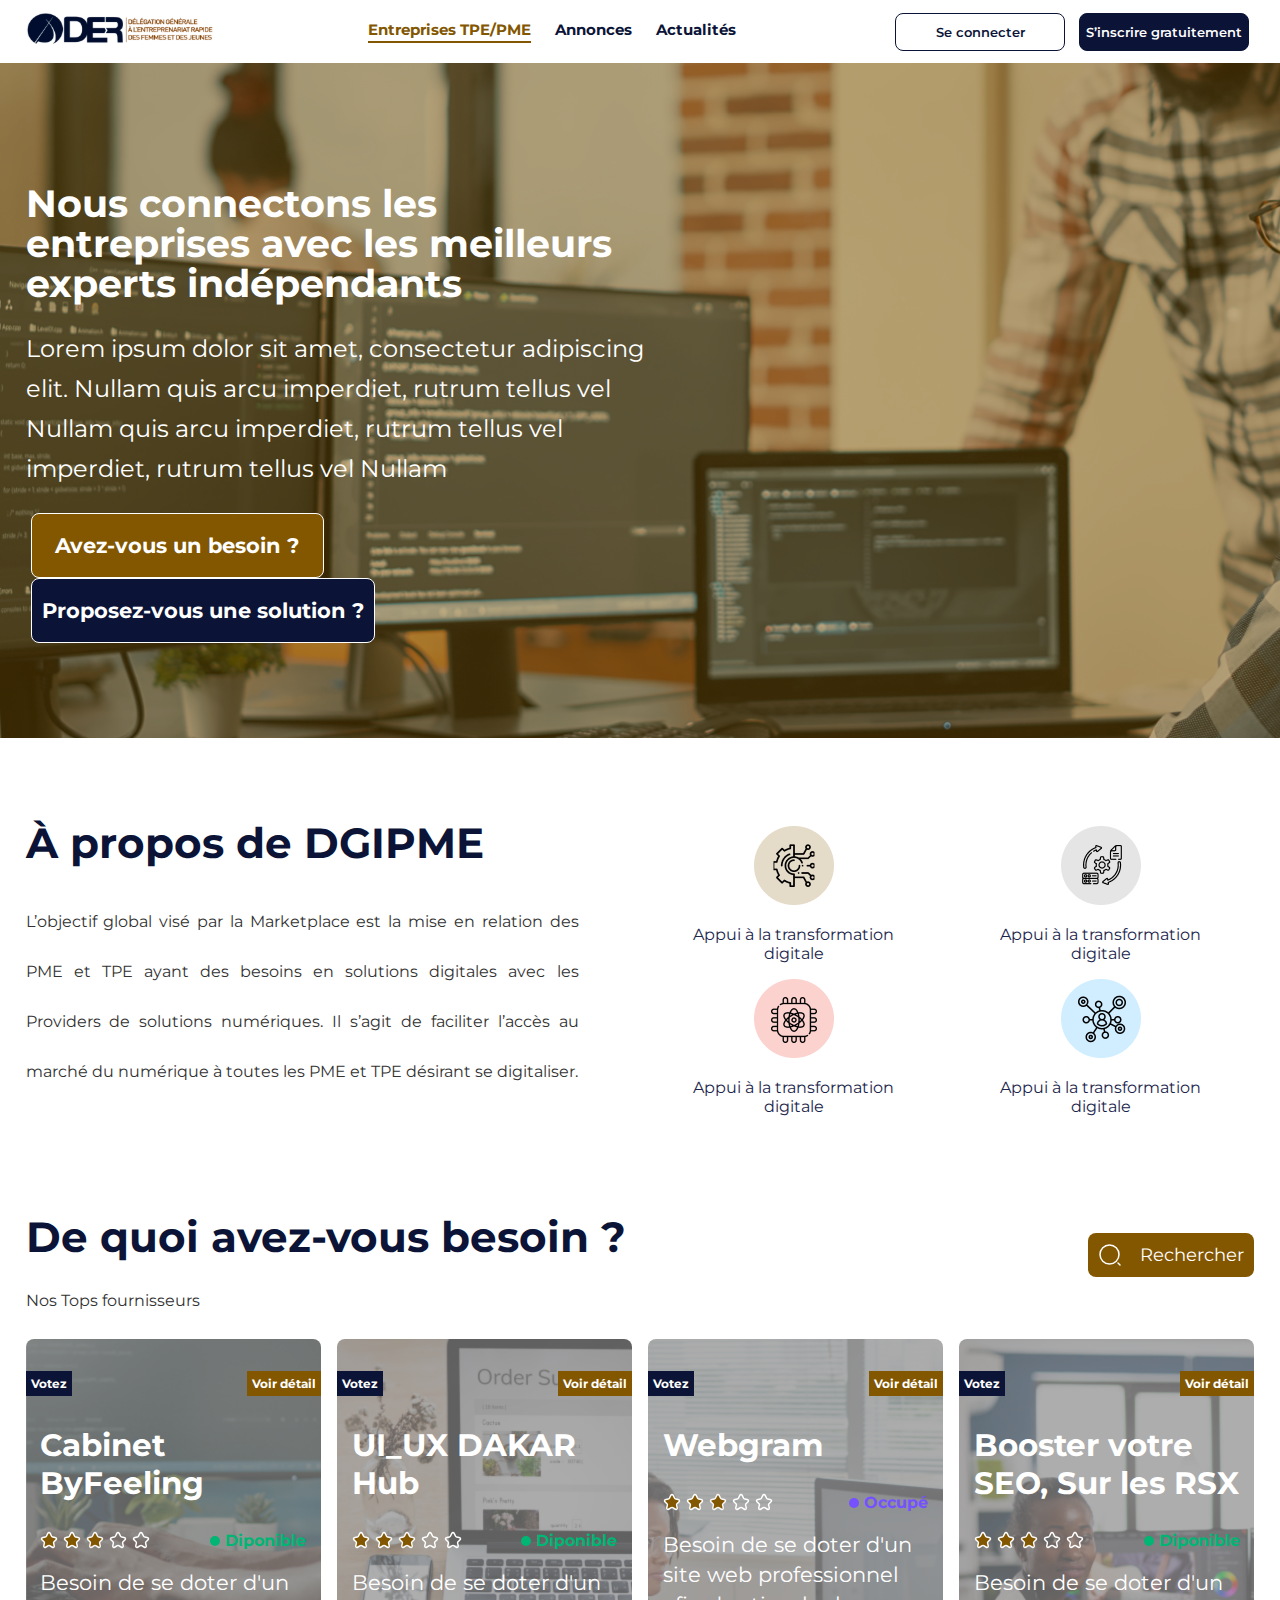
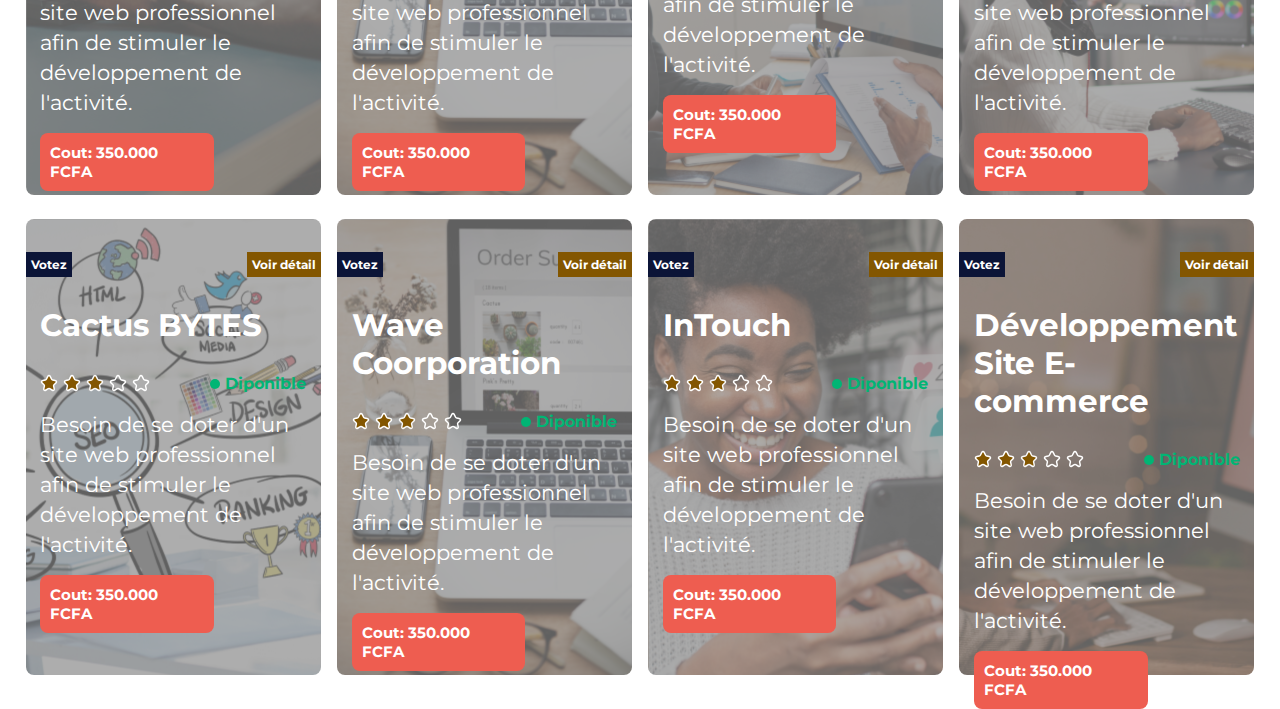
==== index.html @ 26302a60 "update 3 section" ====
<!DOCTYPE html>
<html lang="en">
<head>
    <meta charset="UTF-8">
    <meta name="viewport" content="width=device-width, initial-scale=1.0">
    <link rel="stylesheet" href="css/style.css">
    <title>Document</title>
</head>
<body>
   <!--Debu nav bar --> <nav class="menu-header"> 
       <div class="logo"> <a href="index.html">
        <svg width="188" height="34" viewBox="0 0 188 34" fill="none" xmlns="http://www.w3.org/2000/svg" xmlns:xlink="http://www.w3.org/1999/xlink">
        <rect width="188" height="34" fill="url(#pattern0)"/>
        <defs>
        <pattern id="pattern0" patternContentUnits="objectBoundingBox" width="1" height="1">
        <use xlink:href="#image0_1_1000" transform="matrix(0.00359514 0 0 0.0188679 -0.0912281 -0.0943396)"/>
        </pattern>
        <image id="image0_1_1000" width="325" height="64" xlink:href="[data-uri]"/>
        </defs>
        </svg>
        </a></div>
        <div class="menu-titre">
            <a class="active-link" href="">Entreprises TPE/PME</a>
            <a href="">Annonces</a>
            <a href="">Actualités</a>
        </div>
        <div class="menu-button">
             <a href=""><button class="button-menu-1">Se connecter</button></a>
             <a href=""> <button class="button-menu-2">S’inscrire gratuitement</button></a>
        </div>
    </nav> <!--Fin nav bar -->
    <!--Debu Image Home  -->
   <div class="image-header">
    <div class="text-interieur-image">
       <h1>Nous connectons les entreprises avec les meilleurs experts indépendants</h1> 
        <p>Lorem ipsum dolor sit amet, consectetur adipiscing elit. Nullam quis arcu imperdiet, rutrum tellus vel Nullam quis arcu imperdiet, rutrum tellus vel
            imperdiet, rutrum tellus vel Nullam </p>

            <div class="deux-button-dans-image" > 
                <a href="#"> <button class="button-image1"> Avez-vous un besoin ?</button></a>
                <a href="#"> <button class="button-image2"> Proposez-vous une solution ?</button></a>
            </div>

    </div>
   </div>
     <!--Fin  Image Home -->

     <!--Debut section a propos -->
     <div class="section-aprop">
        <div class="apropos-gauche">
        <h1>À propos de DGIPME</h1>
        <p>
            L’objectif global visé par la Marketplace est la mise en relation 
des PME et TPE ayant des besoins en solutions digitales avec 
les Providers de solutions numériques. 
Il s’agit de faciliter l’accès au marché du numérique à toutes les
PME et TPE désirant se digitaliser.
        </p>
        </div>

        <div class="apropos-droite">

            <div class="image-icone"> 
                <img src="images/icone1.png" alt="">
                <p>Appui à la transformation
                    digitale</p>
            </div>

            <div class="image-icone"> 
                <img src="images/icone2.png" alt="">
                <p>Appui à la transformation
                    digitale</p>
            </div>

            <div class="image-icone"> 
                <img src="images/icone3.png" alt="">
                <p>Appui à la transformation
                    digitale</p>
            </div>
            <div class="image-icone"> 
                <img src="images/icone4.png" alt="">
                <p>Appui à la transformation
                    digitale</p>
            </div>
            
        </div>


     </div>
     <!--Fin section a propos -->

        <!--Debut De quoi avez-vous besoin ? -->

        <div class="quoi-avez-vous-besoin">
            <div class="button-texte-recherche">

                <div>
                    <h1> De quoi avez-vous besoin ?</h1> 
                    <p>Nos Tops fournisseurs</p></div>

                <div>
                <a href="" class="button-recherche"> 
                    <svg width="24" height="24" viewBox="0 0 24 24" fill="none" xmlns="http://www.w3.org/2000/svg">
                    <path d="M11.5 21C16.7467 21 21 16.7467 21 11.5C21 6.25329 16.7467 2 11.5 2C6.25329 2 2 6.25329 2 11.5C2 16.7467 6.25329 21 11.5 21Z" stroke="white" stroke-width="1.5" stroke-linecap="round" stroke-linejoin="round"/>
                    <path d="M22 22L20 20" stroke="white" stroke-width="1.5" stroke-linecap="round" stroke-linejoin="round"/>
                    </svg>
                     Rechercher</a>
                </div>      
            </div>


            <div class="card-top-fournisseur">

                <div class="card-fourniseur cardnumero1">
                        <div class="voter-et-detaille">
                            <a href="" class="votez"> Votez</a>
                            <a href="" class="voir-détail">Voir détail</a>
                            
                        </div >

                    
                            <h1 class="tittr-card" >Cabinet ByFeeling
                            </h1>

                            <div class="dip-etoile">
                                <div>
                                    <svg width="110" height="18" viewBox="0 0 110 18" fill="none" xmlns="http://www.w3.org/2000/svg">
                                    <path d="M102.298 2.63248L103.618 5.27248C103.798 5.63998 104.278 5.99248 104.683 6.05998L107.075 6.45748C108.605 6.71248 108.965 7.82248 107.863 8.91748L106.003 10.7775C105.688 11.0925 105.515 11.7 105.613 12.135L106.145 14.4375C106.565 16.26 105.598 16.965 103.985 16.0125L101.743 14.685C101.338 14.445 100.67 14.445 100.258 14.685L98.0151 16.0125C96.4101 16.965 95.4351 16.2525 95.8551 14.4375L96.3876 12.135C96.4851 11.7 96.3126 11.0925 95.9976 10.7775L94.1376 8.91748C93.0426 7.82248 93.3951 6.71248 94.9251 6.45748L97.3176 6.05998C97.7151 5.99248 98.1951 5.63998 98.3751 5.27248L99.6951 2.63248C100.415 1.19998 101.585 1.19998 102.298 2.63248Z" stroke="white" stroke-width="1.5" stroke-linecap="round" stroke-linejoin="round"/>
                                    <path d="M79.2976 2.63248L80.6176 5.27248C80.7976 5.63998 81.2776 5.99248 81.6826 6.05998L84.0751 6.45748C85.6051 6.71248 85.9651 7.82248 84.8626 8.91748L83.0026 10.7775C82.6876 11.0925 82.5151 11.7 82.6126 12.135L83.1451 14.4375C83.5651 16.26 82.5976 16.965 80.9851 16.0125L78.7426 14.685C78.3376 14.445 77.6701 14.445 77.2576 14.685L75.0151 16.0125C73.4101 16.965 72.4351 16.2525 72.8551 14.4375L73.3876 12.135C73.4851 11.7 73.3126 11.0925 72.9976 10.7775L71.1376 8.91748C70.0426 7.82248 70.3951 6.71248 71.9251 6.45748L74.3176 6.05998C74.7151 5.99248 75.1951 5.63998 75.3751 5.27248L76.6951 2.63248C77.4151 1.19998 78.5851 1.19998 79.2976 2.63248Z" stroke="white" stroke-width="1.5" stroke-linecap="round" stroke-linejoin="round"/>
                                    <path d="M56.2976 2.63248L57.6176 5.27248C57.7976 5.63998 58.2776 5.99248 58.6826 6.05998L61.0751 6.45748C62.6051 6.71248 62.9651 7.82248 61.8626 8.91748L60.0026 10.7775C59.6876 11.0925 59.5151 11.7 59.6126 12.135L60.1451 14.4375C60.5651 16.26 59.5976 16.965 57.9851 16.0125L55.7426 14.685C55.3376 14.445 54.6701 14.445 54.2576 14.685L52.0151 16.0125C50.4101 16.965 49.4351 16.2525 49.8551 14.4375L50.3876 12.135C50.4851 11.7 50.3126 11.0925 49.9976 10.7775L48.1376 8.91748C47.0426 7.82248 47.3951 6.71248 48.9251 6.45748L51.3176 6.05998C51.7151 5.99248 52.1951 5.63998 52.3751 5.27248L53.6951 2.63248C54.4151 1.19998 55.5851 1.19998 56.2976 2.63248Z" fill="#835600" stroke="#F8F8F8" stroke-width="1.5" stroke-linecap="round" stroke-linejoin="round"/>
                                    <path d="M33.2976 2.63248L34.6176 5.27248C34.7976 5.63998 35.2776 5.99248 35.6826 6.05998L38.0751 6.45748C39.6051 6.71248 39.9651 7.82248 38.8626 8.91748L37.0026 10.7775C36.6876 11.0925 36.5151 11.7 36.6126 12.135L37.1451 14.4375C37.5651 16.26 36.5976 16.965 34.9851 16.0125L32.7426 14.685C32.3376 14.445 31.6701 14.445 31.2576 14.685L29.0151 16.0125C27.4101 16.965 26.4351 16.2525 26.8551 14.4375L27.3876 12.135C27.4851 11.7 27.3126 11.0925 26.9976 10.7775L25.1376 8.91748C24.0426 7.82248 24.3951 6.71248 25.9251 6.45748L28.3176 6.05998C28.7151 5.99248 29.1951 5.63998 29.3751 5.27248L30.6951 2.63248C31.4151 1.19998 32.5851 1.19998 33.2976 2.63248Z" fill="#835600" stroke="white" stroke-width="1.5" stroke-linecap="round" stroke-linejoin="round"/>
                                    <path d="M10.2976 2.63248L11.6176 5.27248C11.7976 5.63998 12.2776 5.99248 12.6826 6.05998L15.0751 6.45748C16.6051 6.71248 16.9651 7.82248 15.8626 8.91748L14.0026 10.7775C13.6876 11.0925 13.5151 11.7 13.6126 12.135L14.1451 14.4375C14.5651 16.26 13.5976 16.965 11.9851 16.0125L9.74255 14.685C9.33755 14.445 8.67005 14.445 8.25755 14.685L6.01505 16.0125C4.41005 16.965 3.43505 16.2525 3.85505 14.4375L4.38755 12.135C4.48505 11.7 4.31255 11.0925 3.99755 10.7775L2.13755 8.91748C1.04255 7.82248 1.39505 6.71248 2.92505 6.45748L5.31755 6.05998C5.71505 5.99248 6.19505 5.63998 6.37505 5.27248L7.69505 2.63248C8.41505 1.19998 9.58505 1.19998 10.2976 2.63248Z" fill="#835600" stroke="white" stroke-width="1.5" stroke-linecap="round" stroke-linejoin="round"/>
                                    </svg>
                                     </div>
                                <div class="dipoble-vert">
                                    <svg width="10" height="10" viewBox="0 0 10 10" fill="none" xmlns="http://www.w3.org/2000/svg">
                                    <circle cx="5" cy="5" r="5" fill="#01B574"/>
                                    </svg>
                                   Diponible</div>
                            </div>

                            <p class="text-body">
                                Besoin de se doter d'un 
site web professionnel afin 
de stimuler le développement de l'activité.
                            </p>

                            <p class="prix-dans-crard">
                                Cout: 350.000 FCFA
                            </p>
                       

                </div>

                <div class="card-fourniseur cardnumero2">
                    <div class="voter-et-detaille">
                        <a href="" class="votez"> Votez</a>
                        <a href="" class="voir-détail">Voir détail</a>
                        
                    </div >

                
                        <h1 class="tittr-card" >UI_UX DAKAR
                            Hub
                        </h1>

                        <div class="dip-etoile">
                            <div>
                                <svg width="110" height="18" viewBox="0 0 110 18" fill="none" xmlns="http://www.w3.org/2000/svg">
                                <path d="M102.298 2.63248L103.618 5.27248C103.798 5.63998 104.278 5.99248 104.683 6.05998L107.075 6.45748C108.605 6.71248 108.965 7.82248 107.863 8.91748L106.003 10.7775C105.688 11.0925 105.515 11.7 105.613 12.135L106.145 14.4375C106.565 16.26 105.598 16.965 103.985 16.0125L101.743 14.685C101.338 14.445 100.67 14.445 100.258 14.685L98.0151 16.0125C96.4101 16.965 95.4351 16.2525 95.8551 14.4375L96.3876 12.135C96.4851 11.7 96.3126 11.0925 95.9976 10.7775L94.1376 8.91748C93.0426 7.82248 93.3951 6.71248 94.9251 6.45748L97.3176 6.05998C97.7151 5.99248 98.1951 5.63998 98.3751 5.27248L99.6951 2.63248C100.415 1.19998 101.585 1.19998 102.298 2.63248Z" stroke="white" stroke-width="1.5" stroke-linecap="round" stroke-linejoin="round"/>
                                <path d="M79.2976 2.63248L80.6176 5.27248C80.7976 5.63998 81.2776 5.99248 81.6826 6.05998L84.0751 6.45748C85.6051 6.71248 85.9651 7.82248 84.8626 8.91748L83.0026 10.7775C82.6876 11.0925 82.5151 11.7 82.6126 12.135L83.1451 14.4375C83.5651 16.26 82.5976 16.965 80.9851 16.0125L78.7426 14.685C78.3376 14.445 77.6701 14.445 77.2576 14.685L75.0151 16.0125C73.4101 16.965 72.4351 16.2525 72.8551 14.4375L73.3876 12.135C73.4851 11.7 73.3126 11.0925 72.9976 10.7775L71.1376 8.91748C70.0426 7.82248 70.3951 6.71248 71.9251 6.45748L74.3176 6.05998C74.7151 5.99248 75.1951 5.63998 75.3751 5.27248L76.6951 2.63248C77.4151 1.19998 78.5851 1.19998 79.2976 2.63248Z" stroke="white" stroke-width="1.5" stroke-linecap="round" stroke-linejoin="round"/>
                                <path d="M56.2976 2.63248L57.6176 5.27248C57.7976 5.63998 58.2776 5.99248 58.6826 6.05998L61.0751 6.45748C62.6051 6.71248 62.9651 7.82248 61.8626 8.91748L60.0026 10.7775C59.6876 11.0925 59.5151 11.7 59.6126 12.135L60.1451 14.4375C60.5651 16.26 59.5976 16.965 57.9851 16.0125L55.7426 14.685C55.3376 14.445 54.6701 14.445 54.2576 14.685L52.0151 16.0125C50.4101 16.965 49.4351 16.2525 49.8551 14.4375L50.3876 12.135C50.4851 11.7 50.3126 11.0925 49.9976 10.7775L48.1376 8.91748C47.0426 7.82248 47.3951 6.71248 48.9251 6.45748L51.3176 6.05998C51.7151 5.99248 52.1951 5.63998 52.3751 5.27248L53.6951 2.63248C54.4151 1.19998 55.5851 1.19998 56.2976 2.63248Z" fill="#835600" stroke="#F8F8F8" stroke-width="1.5" stroke-linecap="round" stroke-linejoin="round"/>
                                <path d="M33.2976 2.63248L34.6176 5.27248C34.7976 5.63998 35.2776 5.99248 35.6826 6.05998L38.0751 6.45748C39.6051 6.71248 39.9651 7.82248 38.8626 8.91748L37.0026 10.7775C36.6876 11.0925 36.5151 11.7 36.6126 12.135L37.1451 14.4375C37.5651 16.26 36.5976 16.965 34.9851 16.0125L32.7426 14.685C32.3376 14.445 31.6701 14.445 31.2576 14.685L29.0151 16.0125C27.4101 16.965 26.4351 16.2525 26.8551 14.4375L27.3876 12.135C27.4851 11.7 27.3126 11.0925 26.9976 10.7775L25.1376 8.91748C24.0426 7.82248 24.3951 6.71248 25.9251 6.45748L28.3176 6.05998C28.7151 5.99248 29.1951 5.63998 29.3751 5.27248L30.6951 2.63248C31.4151 1.19998 32.5851 1.19998 33.2976 2.63248Z" fill="#835600" stroke="white" stroke-width="1.5" stroke-linecap="round" stroke-linejoin="round"/>
                                <path d="M10.2976 2.63248L11.6176 5.27248C11.7976 5.63998 12.2776 5.99248 12.6826 6.05998L15.0751 6.45748C16.6051 6.71248 16.9651 7.82248 15.8626 8.91748L14.0026 10.7775C13.6876 11.0925 13.5151 11.7 13.6126 12.135L14.1451 14.4375C14.5651 16.26 13.5976 16.965 11.9851 16.0125L9.74255 14.685C9.33755 14.445 8.67005 14.445 8.25755 14.685L6.01505 16.0125C4.41005 16.965 3.43505 16.2525 3.85505 14.4375L4.38755 12.135C4.48505 11.7 4.31255 11.0925 3.99755 10.7775L2.13755 8.91748C1.04255 7.82248 1.39505 6.71248 2.92505 6.45748L5.31755 6.05998C5.71505 5.99248 6.19505 5.63998 6.37505 5.27248L7.69505 2.63248C8.41505 1.19998 9.58505 1.19998 10.2976 2.63248Z" fill="#835600" stroke="white" stroke-width="1.5" stroke-linecap="round" stroke-linejoin="round"/>
                                </svg>
                                 </div>
                            <div class="dipoble-vert">
                                <svg width="10" height="10" viewBox="0 0 10 10" fill="none" xmlns="http://www.w3.org/2000/svg">
                                <circle cx="5" cy="5" r="5" fill="#01B574"/>
                                </svg>
                               Diponible</div>
                        </div>

                        <p class="text-body">
                            Besoin de se doter d'un 
site web professionnel afin 
de stimuler le développement de l'activité.
                        </p>

                        <p class="prix-dans-crard">
                            Cout: 350.000 FCFA
                        </p>
                   

                </div>

                <div class="card-fourniseur cardnumero3">
                    <div class="voter-et-detaille">
                        <a href="" class="votez"> Votez</a>
                        <a href="" class="voir-détail">Voir détail</a>
                        
                    </div >

                
                        <h1 class="tittr-card" >Webgram
                        </h1>

                        <div class="dip-etoile">
                            <div>
                                <svg width="110" height="18" viewBox="0 0 110 18" fill="none" xmlns="http://www.w3.org/2000/svg">
                                <path d="M102.298 2.63248L103.618 5.27248C103.798 5.63998 104.278 5.99248 104.683 6.05998L107.075 6.45748C108.605 6.71248 108.965 7.82248 107.863 8.91748L106.003 10.7775C105.688 11.0925 105.515 11.7 105.613 12.135L106.145 14.4375C106.565 16.26 105.598 16.965 103.985 16.0125L101.743 14.685C101.338 14.445 100.67 14.445 100.258 14.685L98.0151 16.0125C96.4101 16.965 95.4351 16.2525 95.8551 14.4375L96.3876 12.135C96.4851 11.7 96.3126 11.0925 95.9976 10.7775L94.1376 8.91748C93.0426 7.82248 93.3951 6.71248 94.9251 6.45748L97.3176 6.05998C97.7151 5.99248 98.1951 5.63998 98.3751 5.27248L99.6951 2.63248C100.415 1.19998 101.585 1.19998 102.298 2.63248Z" stroke="white" stroke-width="1.5" stroke-linecap="round" stroke-linejoin="round"/>
                                <path d="M79.2976 2.63248L80.6176 5.27248C80.7976 5.63998 81.2776 5.99248 81.6826 6.05998L84.0751 6.45748C85.6051 6.71248 85.9651 7.82248 84.8626 8.91748L83.0026 10.7775C82.6876 11.0925 82.5151 11.7 82.6126 12.135L83.1451 14.4375C83.5651 16.26 82.5976 16.965 80.9851 16.0125L78.7426 14.685C78.3376 14.445 77.6701 14.445 77.2576 14.685L75.0151 16.0125C73.4101 16.965 72.4351 16.2525 72.8551 14.4375L73.3876 12.135C73.4851 11.7 73.3126 11.0925 72.9976 10.7775L71.1376 8.91748C70.0426 7.82248 70.3951 6.71248 71.9251 6.45748L74.3176 6.05998C74.7151 5.99248 75.1951 5.63998 75.3751 5.27248L76.6951 2.63248C77.4151 1.19998 78.5851 1.19998 79.2976 2.63248Z" stroke="white" stroke-width="1.5" stroke-linecap="round" stroke-linejoin="round"/>
                                <path d="M56.2976 2.63248L57.6176 5.27248C57.7976 5.63998 58.2776 5.99248 58.6826 6.05998L61.0751 6.45748C62.6051 6.71248 62.9651 7.82248 61.8626 8.91748L60.0026 10.7775C59.6876 11.0925 59.5151 11.7 59.6126 12.135L60.1451 14.4375C60.5651 16.26 59.5976 16.965 57.9851 16.0125L55.7426 14.685C55.3376 14.445 54.6701 14.445 54.2576 14.685L52.0151 16.0125C50.4101 16.965 49.4351 16.2525 49.8551 14.4375L50.3876 12.135C50.4851 11.7 50.3126 11.0925 49.9976 10.7775L48.1376 8.91748C47.0426 7.82248 47.3951 6.71248 48.9251 6.45748L51.3176 6.05998C51.7151 5.99248 52.1951 5.63998 52.3751 5.27248L53.6951 2.63248C54.4151 1.19998 55.5851 1.19998 56.2976 2.63248Z" fill="#835600" stroke="#F8F8F8" stroke-width="1.5" stroke-linecap="round" stroke-linejoin="round"/>
                                <path d="M33.2976 2.63248L34.6176 5.27248C34.7976 5.63998 35.2776 5.99248 35.6826 6.05998L38.0751 6.45748C39.6051 6.71248 39.9651 7.82248 38.8626 8.91748L37.0026 10.7775C36.6876 11.0925 36.5151 11.7 36.6126 12.135L37.1451 14.4375C37.5651 16.26 36.5976 16.965 34.9851 16.0125L32.7426 14.685C32.3376 14.445 31.6701 14.445 31.2576 14.685L29.0151 16.0125C27.4101 16.965 26.4351 16.2525 26.8551 14.4375L27.3876 12.135C27.4851 11.7 27.3126 11.0925 26.9976 10.7775L25.1376 8.91748C24.0426 7.82248 24.3951 6.71248 25.9251 6.45748L28.3176 6.05998C28.7151 5.99248 29.1951 5.63998 29.3751 5.27248L30.6951 2.63248C31.4151 1.19998 32.5851 1.19998 33.2976 2.63248Z" fill="#835600" stroke="white" stroke-width="1.5" stroke-linecap="round" stroke-linejoin="round"/>
                                <path d="M10.2976 2.63248L11.6176 5.27248C11.7976 5.63998 12.2776 5.99248 12.6826 6.05998L15.0751 6.45748C16.6051 6.71248 16.9651 7.82248 15.8626 8.91748L14.0026 10.7775C13.6876 11.0925 13.5151 11.7 13.6126 12.135L14.1451 14.4375C14.5651 16.26 13.5976 16.965 11.9851 16.0125L9.74255 14.685C9.33755 14.445 8.67005 14.445 8.25755 14.685L6.01505 16.0125C4.41005 16.965 3.43505 16.2525 3.85505 14.4375L4.38755 12.135C4.48505 11.7 4.31255 11.0925 3.99755 10.7775L2.13755 8.91748C1.04255 7.82248 1.39505 6.71248 2.92505 6.45748L5.31755 6.05998C5.71505 5.99248 6.19505 5.63998 6.37505 5.27248L7.69505 2.63248C8.41505 1.19998 9.58505 1.19998 10.2976 2.63248Z" fill="#835600" stroke="white" stroke-width="1.5" stroke-linecap="round" stroke-linejoin="round"/>
                                </svg>
                                 </div>
                            <div class="dipoble-vert Occupe">
                                
<svg width="10" height="10" viewBox="0 0 10 10" fill="none" xmlns="http://www.w3.org/2000/svg">
    <circle cx="5" cy="5" r="5" fill="#7551FF"/>
    </svg>
    
                                Occupé</div>
                        </div>

                        <p class="text-body">
                            Besoin de se doter d'un 
site web professionnel afin 
de stimuler le développement de l'activité.
                        </p>

                        <p class="prix-dans-crard">
                            Cout: 350.000 FCFA
                        </p>
                   

            </div>

            <div class="card-fourniseur cardnumero4">
                <div class="voter-et-detaille">
                    <a href="" class="votez"> Votez</a>
                    <a href="" class="voir-détail">Voir détail</a>
                    
                </div >

            
                    <h1 class="tittr-card" >Booster votre
                        SEO, Sur les RSX
                    </h1>

                    <div class="dip-etoile">
                        <div>
                            <svg width="110" height="18" viewBox="0 0 110 18" fill="none" xmlns="http://www.w3.org/2000/svg">
                            <path d="M102.298 2.63248L103.618 5.27248C103.798 5.63998 104.278 5.99248 104.683 6.05998L107.075 6.45748C108.605 6.71248 108.965 7.82248 107.863 8.91748L106.003 10.7775C105.688 11.0925 105.515 11.7 105.613 12.135L106.145 14.4375C106.565 16.26 105.598 16.965 103.985 16.0125L101.743 14.685C101.338 14.445 100.67 14.445 100.258 14.685L98.0151 16.0125C96.4101 16.965 95.4351 16.2525 95.8551 14.4375L96.3876 12.135C96.4851 11.7 96.3126 11.0925 95.9976 10.7775L94.1376 8.91748C93.0426 7.82248 93.3951 6.71248 94.9251 6.45748L97.3176 6.05998C97.7151 5.99248 98.1951 5.63998 98.3751 5.27248L99.6951 2.63248C100.415 1.19998 101.585 1.19998 102.298 2.63248Z" stroke="white" stroke-width="1.5" stroke-linecap="round" stroke-linejoin="round"/>
                            <path d="M79.2976 2.63248L80.6176 5.27248C80.7976 5.63998 81.2776 5.99248 81.6826 6.05998L84.0751 6.45748C85.6051 6.71248 85.9651 7.82248 84.8626 8.91748L83.0026 10.7775C82.6876 11.0925 82.5151 11.7 82.6126 12.135L83.1451 14.4375C83.5651 16.26 82.5976 16.965 80.9851 16.0125L78.7426 14.685C78.3376 14.445 77.6701 14.445 77.2576 14.685L75.0151 16.0125C73.4101 16.965 72.4351 16.2525 72.8551 14.4375L73.3876 12.135C73.4851 11.7 73.3126 11.0925 72.9976 10.7775L71.1376 8.91748C70.0426 7.82248 70.3951 6.71248 71.9251 6.45748L74.3176 6.05998C74.7151 5.99248 75.1951 5.63998 75.3751 5.27248L76.6951 2.63248C77.4151 1.19998 78.5851 1.19998 79.2976 2.63248Z" stroke="white" stroke-width="1.5" stroke-linecap="round" stroke-linejoin="round"/>
                            <path d="M56.2976 2.63248L57.6176 5.27248C57.7976 5.63998 58.2776 5.99248 58.6826 6.05998L61.0751 6.45748C62.6051 6.71248 62.9651 7.82248 61.8626 8.91748L60.0026 10.7775C59.6876 11.0925 59.5151 11.7 59.6126 12.135L60.1451 14.4375C60.5651 16.26 59.5976 16.965 57.9851 16.0125L55.7426 14.685C55.3376 14.445 54.6701 14.445 54.2576 14.685L52.0151 16.0125C50.4101 16.965 49.4351 16.2525 49.8551 14.4375L50.3876 12.135C50.4851 11.7 50.3126 11.0925 49.9976 10.7775L48.1376 8.91748C47.0426 7.82248 47.3951 6.71248 48.9251 6.45748L51.3176 6.05998C51.7151 5.99248 52.1951 5.63998 52.3751 5.27248L53.6951 2.63248C54.4151 1.19998 55.5851 1.19998 56.2976 2.63248Z" fill="#835600" stroke="#F8F8F8" stroke-width="1.5" stroke-linecap="round" stroke-linejoin="round"/>
                            <path d="M33.2976 2.63248L34.6176 5.27248C34.7976 5.63998 35.2776 5.99248 35.6826 6.05998L38.0751 6.45748C39.6051 6.71248 39.9651 7.82248 38.8626 8.91748L37.0026 10.7775C36.6876 11.0925 36.5151 11.7 36.6126 12.135L37.1451 14.4375C37.5651 16.26 36.5976 16.965 34.9851 16.0125L32.7426 14.685C32.3376 14.445 31.6701 14.445 31.2576 14.685L29.0151 16.0125C27.4101 16.965 26.4351 16.2525 26.8551 14.4375L27.3876 12.135C27.4851 11.7 27.3126 11.0925 26.9976 10.7775L25.1376 8.91748C24.0426 7.82248 24.3951 6.71248 25.9251 6.45748L28.3176 6.05998C28.7151 5.99248 29.1951 5.63998 29.3751 5.27248L30.6951 2.63248C31.4151 1.19998 32.5851 1.19998 33.2976 2.63248Z" fill="#835600" stroke="white" stroke-width="1.5" stroke-linecap="round" stroke-linejoin="round"/>
                            <path d="M10.2976 2.63248L11.6176 5.27248C11.7976 5.63998 12.2776 5.99248 12.6826 6.05998L15.0751 6.45748C16.6051 6.71248 16.9651 7.82248 15.8626 8.91748L14.0026 10.7775C13.6876 11.0925 13.5151 11.7 13.6126 12.135L14.1451 14.4375C14.5651 16.26 13.5976 16.965 11.9851 16.0125L9.74255 14.685C9.33755 14.445 8.67005 14.445 8.25755 14.685L6.01505 16.0125C4.41005 16.965 3.43505 16.2525 3.85505 14.4375L4.38755 12.135C4.48505 11.7 4.31255 11.0925 3.99755 10.7775L2.13755 8.91748C1.04255 7.82248 1.39505 6.71248 2.92505 6.45748L5.31755 6.05998C5.71505 5.99248 6.19505 5.63998 6.37505 5.27248L7.69505 2.63248C8.41505 1.19998 9.58505 1.19998 10.2976 2.63248Z" fill="#835600" stroke="white" stroke-width="1.5" stroke-linecap="round" stroke-linejoin="round"/>
                            </svg>
                             </div>
                        <div class="dipoble-vert">
                            <svg width="10" height="10" viewBox="0 0 10 10" fill="none" xmlns="http://www.w3.org/2000/svg">
                            <circle cx="5" cy="5" r="5" fill="#01B574"/>
                            </svg>
                           Diponible</div>
                    </div>

                    <p class="text-body">
                        Besoin de se doter d'un 
site web professionnel afin 
de stimuler le développement de l'activité.
                    </p>

                    <p class="prix-dans-crard">
                        Cout: 350.000 FCFA
                    </p>
               

            </div>
            <div class="card-fourniseur cardnumero5">
                <div class="voter-et-detaille">
                    <a href="" class="votez"> Votez</a>
                    <a href="" class="voir-détail">Voir détail</a>
                    
                </div >

            
                    <h1 class="tittr-card" >Cactus BYTES
                    </h1>

                    <div class="dip-etoile">
                        <div>
                            <svg width="110" height="18" viewBox="0 0 110 18" fill="none" xmlns="http://www.w3.org/2000/svg">
                            <path d="M102.298 2.63248L103.618 5.27248C103.798 5.63998 104.278 5.99248 104.683 6.05998L107.075 6.45748C108.605 6.71248 108.965 7.82248 107.863 8.91748L106.003 10.7775C105.688 11.0925 105.515 11.7 105.613 12.135L106.145 14.4375C106.565 16.26 105.598 16.965 103.985 16.0125L101.743 14.685C101.338 14.445 100.67 14.445 100.258 14.685L98.0151 16.0125C96.4101 16.965 95.4351 16.2525 95.8551 14.4375L96.3876 12.135C96.4851 11.7 96.3126 11.0925 95.9976 10.7775L94.1376 8.91748C93.0426 7.82248 93.3951 6.71248 94.9251 6.45748L97.3176 6.05998C97.7151 5.99248 98.1951 5.63998 98.3751 5.27248L99.6951 2.63248C100.415 1.19998 101.585 1.19998 102.298 2.63248Z" stroke="white" stroke-width="1.5" stroke-linecap="round" stroke-linejoin="round"/>
                            <path d="M79.2976 2.63248L80.6176 5.27248C80.7976 5.63998 81.2776 5.99248 81.6826 6.05998L84.0751 6.45748C85.6051 6.71248 85.9651 7.82248 84.8626 8.91748L83.0026 10.7775C82.6876 11.0925 82.5151 11.7 82.6126 12.135L83.1451 14.4375C83.5651 16.26 82.5976 16.965 80.9851 16.0125L78.7426 14.685C78.3376 14.445 77.6701 14.445 77.2576 14.685L75.0151 16.0125C73.4101 16.965 72.4351 16.2525 72.8551 14.4375L73.3876 12.135C73.4851 11.7 73.3126 11.0925 72.9976 10.7775L71.1376 8.91748C70.0426 7.82248 70.3951 6.71248 71.9251 6.45748L74.3176 6.05998C74.7151 5.99248 75.1951 5.63998 75.3751 5.27248L76.6951 2.63248C77.4151 1.19998 78.5851 1.19998 79.2976 2.63248Z" stroke="white" stroke-width="1.5" stroke-linecap="round" stroke-linejoin="round"/>
                            <path d="M56.2976 2.63248L57.6176 5.27248C57.7976 5.63998 58.2776 5.99248 58.6826 6.05998L61.0751 6.45748C62.6051 6.71248 62.9651 7.82248 61.8626 8.91748L60.0026 10.7775C59.6876 11.0925 59.5151 11.7 59.6126 12.135L60.1451 14.4375C60.5651 16.26 59.5976 16.965 57.9851 16.0125L55.7426 14.685C55.3376 14.445 54.6701 14.445 54.2576 14.685L52.0151 16.0125C50.4101 16.965 49.4351 16.2525 49.8551 14.4375L50.3876 12.135C50.4851 11.7 50.3126 11.0925 49.9976 10.7775L48.1376 8.91748C47.0426 7.82248 47.3951 6.71248 48.9251 6.45748L51.3176 6.05998C51.7151 5.99248 52.1951 5.63998 52.3751 5.27248L53.6951 2.63248C54.4151 1.19998 55.5851 1.19998 56.2976 2.63248Z" fill="#835600" stroke="#F8F8F8" stroke-width="1.5" stroke-linecap="round" stroke-linejoin="round"/>
                            <path d="M33.2976 2.63248L34.6176 5.27248C34.7976 5.63998 35.2776 5.99248 35.6826 6.05998L38.0751 6.45748C39.6051 6.71248 39.9651 7.82248 38.8626 8.91748L37.0026 10.7775C36.6876 11.0925 36.5151 11.7 36.6126 12.135L37.1451 14.4375C37.5651 16.26 36.5976 16.965 34.9851 16.0125L32.7426 14.685C32.3376 14.445 31.6701 14.445 31.2576 14.685L29.0151 16.0125C27.4101 16.965 26.4351 16.2525 26.8551 14.4375L27.3876 12.135C27.4851 11.7 27.3126 11.0925 26.9976 10.7775L25.1376 8.91748C24.0426 7.82248 24.3951 6.71248 25.9251 6.45748L28.3176 6.05998C28.7151 5.99248 29.1951 5.63998 29.3751 5.27248L30.6951 2.63248C31.4151 1.19998 32.5851 1.19998 33.2976 2.63248Z" fill="#835600" stroke="white" stroke-width="1.5" stroke-linecap="round" stroke-linejoin="round"/>
                            <path d="M10.2976 2.63248L11.6176 5.27248C11.7976 5.63998 12.2776 5.99248 12.6826 6.05998L15.0751 6.45748C16.6051 6.71248 16.9651 7.82248 15.8626 8.91748L14.0026 10.7775C13.6876 11.0925 13.5151 11.7 13.6126 12.135L14.1451 14.4375C14.5651 16.26 13.5976 16.965 11.9851 16.0125L9.74255 14.685C9.33755 14.445 8.67005 14.445 8.25755 14.685L6.01505 16.0125C4.41005 16.965 3.43505 16.2525 3.85505 14.4375L4.38755 12.135C4.48505 11.7 4.31255 11.0925 3.99755 10.7775L2.13755 8.91748C1.04255 7.82248 1.39505 6.71248 2.92505 6.45748L5.31755 6.05998C5.71505 5.99248 6.19505 5.63998 6.37505 5.27248L7.69505 2.63248C8.41505 1.19998 9.58505 1.19998 10.2976 2.63248Z" fill="#835600" stroke="white" stroke-width="1.5" stroke-linecap="round" stroke-linejoin="round"/>
                            </svg>
                             </div>
                        <div class="dipoble-vert">
                            <svg width="10" height="10" viewBox="0 0 10 10" fill="none" xmlns="http://www.w3.org/2000/svg">
                            <circle cx="5" cy="5" r="5" fill="#01B574"/>
                            </svg>
                           Diponible</div>
                    </div>

                    <p class="text-body">
                        Besoin de se doter d'un 
site web professionnel afin 
de stimuler le développement de l'activité.
                    </p>

                    <p class="prix-dans-crard">
                        Cout: 350.000 FCFA
                    </p>
               

        </div>

        <div class="card-fourniseur cardnumero6">
            <div class="voter-et-detaille">
                <a href="" class="votez"> Votez</a>
                <a href="" class="voir-détail">Voir détail</a>
                
            </div >

        
                <h1 class="tittr-card" > Wave 
                    Coorporation
                </h1>

                <div class="dip-etoile">
                    <div>
                        <svg width="110" height="18" viewBox="0 0 110 18" fill="none" xmlns="http://www.w3.org/2000/svg">
                        <path d="M102.298 2.63248L103.618 5.27248C103.798 5.63998 104.278 5.99248 104.683 6.05998L107.075 6.45748C108.605 6.71248 108.965 7.82248 107.863 8.91748L106.003 10.7775C105.688 11.0925 105.515 11.7 105.613 12.135L106.145 14.4375C106.565 16.26 105.598 16.965 103.985 16.0125L101.743 14.685C101.338 14.445 100.67 14.445 100.258 14.685L98.0151 16.0125C96.4101 16.965 95.4351 16.2525 95.8551 14.4375L96.3876 12.135C96.4851 11.7 96.3126 11.0925 95.9976 10.7775L94.1376 8.91748C93.0426 7.82248 93.3951 6.71248 94.9251 6.45748L97.3176 6.05998C97.7151 5.99248 98.1951 5.63998 98.3751 5.27248L99.6951 2.63248C100.415 1.19998 101.585 1.19998 102.298 2.63248Z" stroke="white" stroke-width="1.5" stroke-linecap="round" stroke-linejoin="round"/>
                        <path d="M79.2976 2.63248L80.6176 5.27248C80.7976 5.63998 81.2776 5.99248 81.6826 6.05998L84.0751 6.45748C85.6051 6.71248 85.9651 7.82248 84.8626 8.91748L83.0026 10.7775C82.6876 11.0925 82.5151 11.7 82.6126 12.135L83.1451 14.4375C83.5651 16.26 82.5976 16.965 80.9851 16.0125L78.7426 14.685C78.3376 14.445 77.6701 14.445 77.2576 14.685L75.0151 16.0125C73.4101 16.965 72.4351 16.2525 72.8551 14.4375L73.3876 12.135C73.4851 11.7 73.3126 11.0925 72.9976 10.7775L71.1376 8.91748C70.0426 7.82248 70.3951 6.71248 71.9251 6.45748L74.3176 6.05998C74.7151 5.99248 75.1951 5.63998 75.3751 5.27248L76.6951 2.63248C77.4151 1.19998 78.5851 1.19998 79.2976 2.63248Z" stroke="white" stroke-width="1.5" stroke-linecap="round" stroke-linejoin="round"/>
                        <path d="M56.2976 2.63248L57.6176 5.27248C57.7976 5.63998 58.2776 5.99248 58.6826 6.05998L61.0751 6.45748C62.6051 6.71248 62.9651 7.82248 61.8626 8.91748L60.0026 10.7775C59.6876 11.0925 59.5151 11.7 59.6126 12.135L60.1451 14.4375C60.5651 16.26 59.5976 16.965 57.9851 16.0125L55.7426 14.685C55.3376 14.445 54.6701 14.445 54.2576 14.685L52.0151 16.0125C50.4101 16.965 49.4351 16.2525 49.8551 14.4375L50.3876 12.135C50.4851 11.7 50.3126 11.0925 49.9976 10.7775L48.1376 8.91748C47.0426 7.82248 47.3951 6.71248 48.9251 6.45748L51.3176 6.05998C51.7151 5.99248 52.1951 5.63998 52.3751 5.27248L53.6951 2.63248C54.4151 1.19998 55.5851 1.19998 56.2976 2.63248Z" fill="#835600" stroke="#F8F8F8" stroke-width="1.5" stroke-linecap="round" stroke-linejoin="round"/>
                        <path d="M33.2976 2.63248L34.6176 5.27248C34.7976 5.63998 35.2776 5.99248 35.6826 6.05998L38.0751 6.45748C39.6051 6.71248 39.9651 7.82248 38.8626 8.91748L37.0026 10.7775C36.6876 11.0925 36.5151 11.7 36.6126 12.135L37.1451 14.4375C37.5651 16.26 36.5976 16.965 34.9851 16.0125L32.7426 14.685C32.3376 14.445 31.6701 14.445 31.2576 14.685L29.0151 16.0125C27.4101 16.965 26.4351 16.2525 26.8551 14.4375L27.3876 12.135C27.4851 11.7 27.3126 11.0925 26.9976 10.7775L25.1376 8.91748C24.0426 7.82248 24.3951 6.71248 25.9251 6.45748L28.3176 6.05998C28.7151 5.99248 29.1951 5.63998 29.3751 5.27248L30.6951 2.63248C31.4151 1.19998 32.5851 1.19998 33.2976 2.63248Z" fill="#835600" stroke="white" stroke-width="1.5" stroke-linecap="round" stroke-linejoin="round"/>
                        <path d="M10.2976 2.63248L11.6176 5.27248C11.7976 5.63998 12.2776 5.99248 12.6826 6.05998L15.0751 6.45748C16.6051 6.71248 16.9651 7.82248 15.8626 8.91748L14.0026 10.7775C13.6876 11.0925 13.5151 11.7 13.6126 12.135L14.1451 14.4375C14.5651 16.26 13.5976 16.965 11.9851 16.0125L9.74255 14.685C9.33755 14.445 8.67005 14.445 8.25755 14.685L6.01505 16.0125C4.41005 16.965 3.43505 16.2525 3.85505 14.4375L4.38755 12.135C4.48505 11.7 4.31255 11.0925 3.99755 10.7775L2.13755 8.91748C1.04255 7.82248 1.39505 6.71248 2.92505 6.45748L5.31755 6.05998C5.71505 5.99248 6.19505 5.63998 6.37505 5.27248L7.69505 2.63248C8.41505 1.19998 9.58505 1.19998 10.2976 2.63248Z" fill="#835600" stroke="white" stroke-width="1.5" stroke-linecap="round" stroke-linejoin="round"/>
                        </svg>
                         </div>
                    <div class="dipoble-vert">
                        <svg width="10" height="10" viewBox="0 0 10 10" fill="none" xmlns="http://www.w3.org/2000/svg">
                        <circle cx="5" cy="5" r="5" fill="#01B574"/>
                        </svg>
                       Diponible</div>
                </div>

                <p class="text-body">
                    Besoin de se doter d'un 
site web professionnel afin 
de stimuler le développement de l'activité.
                </p>

                <p class="prix-dans-crard">
                    Cout: 350.000 FCFA
                </p>
           

        </div>

        <div class="card-fourniseur cardnumero7">
            <div class="voter-et-detaille">
                <a href="" class="votez"> Votez</a>
                <a href="" class="voir-détail">Voir détail</a>
                
            </div >

        
                <h1 class="tittr-card" >InTouch
                </h1>

                <div class="dip-etoile">
                    <div>
                        <svg width="110" height="18" viewBox="0 0 110 18" fill="none" xmlns="http://www.w3.org/2000/svg">
                        <path d="M102.298 2.63248L103.618 5.27248C103.798 5.63998 104.278 5.99248 104.683 6.05998L107.075 6.45748C108.605 6.71248 108.965 7.82248 107.863 8.91748L106.003 10.7775C105.688 11.0925 105.515 11.7 105.613 12.135L106.145 14.4375C106.565 16.26 105.598 16.965 103.985 16.0125L101.743 14.685C101.338 14.445 100.67 14.445 100.258 14.685L98.0151 16.0125C96.4101 16.965 95.4351 16.2525 95.8551 14.4375L96.3876 12.135C96.4851 11.7 96.3126 11.0925 95.9976 10.7775L94.1376 8.91748C93.0426 7.82248 93.3951 6.71248 94.9251 6.45748L97.3176 6.05998C97.7151 5.99248 98.1951 5.63998 98.3751 5.27248L99.6951 2.63248C100.415 1.19998 101.585 1.19998 102.298 2.63248Z" stroke="white" stroke-width="1.5" stroke-linecap="round" stroke-linejoin="round"/>
                        <path d="M79.2976 2.63248L80.6176 5.27248C80.7976 5.63998 81.2776 5.99248 81.6826 6.05998L84.0751 6.45748C85.6051 6.71248 85.9651 7.82248 84.8626 8.91748L83.0026 10.7775C82.6876 11.0925 82.5151 11.7 82.6126 12.135L83.1451 14.4375C83.5651 16.26 82.5976 16.965 80.9851 16.0125L78.7426 14.685C78.3376 14.445 77.6701 14.445 77.2576 14.685L75.0151 16.0125C73.4101 16.965 72.4351 16.2525 72.8551 14.4375L73.3876 12.135C73.4851 11.7 73.3126 11.0925 72.9976 10.7775L71.1376 8.91748C70.0426 7.82248 70.3951 6.71248 71.9251 6.45748L74.3176 6.05998C74.7151 5.99248 75.1951 5.63998 75.3751 5.27248L76.6951 2.63248C77.4151 1.19998 78.5851 1.19998 79.2976 2.63248Z" stroke="white" stroke-width="1.5" stroke-linecap="round" stroke-linejoin="round"/>
                        <path d="M56.2976 2.63248L57.6176 5.27248C57.7976 5.63998 58.2776 5.99248 58.6826 6.05998L61.0751 6.45748C62.6051 6.71248 62.9651 7.82248 61.8626 8.91748L60.0026 10.7775C59.6876 11.0925 59.5151 11.7 59.6126 12.135L60.1451 14.4375C60.5651 16.26 59.5976 16.965 57.9851 16.0125L55.7426 14.685C55.3376 14.445 54.6701 14.445 54.2576 14.685L52.0151 16.0125C50.4101 16.965 49.4351 16.2525 49.8551 14.4375L50.3876 12.135C50.4851 11.7 50.3126 11.0925 49.9976 10.7775L48.1376 8.91748C47.0426 7.82248 47.3951 6.71248 48.9251 6.45748L51.3176 6.05998C51.7151 5.99248 52.1951 5.63998 52.3751 5.27248L53.6951 2.63248C54.4151 1.19998 55.5851 1.19998 56.2976 2.63248Z" fill="#835600" stroke="#F8F8F8" stroke-width="1.5" stroke-linecap="round" stroke-linejoin="round"/>
                        <path d="M33.2976 2.63248L34.6176 5.27248C34.7976 5.63998 35.2776 5.99248 35.6826 6.05998L38.0751 6.45748C39.6051 6.71248 39.9651 7.82248 38.8626 8.91748L37.0026 10.7775C36.6876 11.0925 36.5151 11.7 36.6126 12.135L37.1451 14.4375C37.5651 16.26 36.5976 16.965 34.9851 16.0125L32.7426 14.685C32.3376 14.445 31.6701 14.445 31.2576 14.685L29.0151 16.0125C27.4101 16.965 26.4351 16.2525 26.8551 14.4375L27.3876 12.135C27.4851 11.7 27.3126 11.0925 26.9976 10.7775L25.1376 8.91748C24.0426 7.82248 24.3951 6.71248 25.9251 6.45748L28.3176 6.05998C28.7151 5.99248 29.1951 5.63998 29.3751 5.27248L30.6951 2.63248C31.4151 1.19998 32.5851 1.19998 33.2976 2.63248Z" fill="#835600" stroke="white" stroke-width="1.5" stroke-linecap="round" stroke-linejoin="round"/>
                        <path d="M10.2976 2.63248L11.6176 5.27248C11.7976 5.63998 12.2776 5.99248 12.6826 6.05998L15.0751 6.45748C16.6051 6.71248 16.9651 7.82248 15.8626 8.91748L14.0026 10.7775C13.6876 11.0925 13.5151 11.7 13.6126 12.135L14.1451 14.4375C14.5651 16.26 13.5976 16.965 11.9851 16.0125L9.74255 14.685C9.33755 14.445 8.67005 14.445 8.25755 14.685L6.01505 16.0125C4.41005 16.965 3.43505 16.2525 3.85505 14.4375L4.38755 12.135C4.48505 11.7 4.31255 11.0925 3.99755 10.7775L2.13755 8.91748C1.04255 7.82248 1.39505 6.71248 2.92505 6.45748L5.31755 6.05998C5.71505 5.99248 6.19505 5.63998 6.37505 5.27248L7.69505 2.63248C8.41505 1.19998 9.58505 1.19998 10.2976 2.63248Z" fill="#835600" stroke="white" stroke-width="1.5" stroke-linecap="round" stroke-linejoin="round"/>
                        </svg>
                         </div>
                    <div class="dipoble-vert">
                        <svg width="10" height="10" viewBox="0 0 10 10" fill="none" xmlns="http://www.w3.org/2000/svg">
                        <circle cx="5" cy="5" r="5" fill="#01B574"/>
                        </svg>
                       Diponible</div>
                </div>

                <p class="text-body">
                    Besoin de se doter d'un 
site web professionnel afin 
de stimuler le développement de l'activité.
                </p>

                <p class="prix-dans-crard">
                    Cout: 350.000 FCFA
                </p>
           

    </div>

    <div class="card-fourniseur cardnumero8">
        <div class="voter-et-detaille">
            <a href="" class="votez"> Votez</a>
            <a href="" class="voir-détail">Voir détail</a>
            
        </div >

    
            <h1 class="tittr-card" >Développement
                Site E-commerce
            </h1>

            <div class="dip-etoile">
                <div>
                    <svg width="110" height="18" viewBox="0 0 110 18" fill="none" xmlns="http://www.w3.org/2000/svg">
                    <path d="M102.298 2.63248L103.618 5.27248C103.798 5.63998 104.278 5.99248 104.683 6.05998L107.075 6.45748C108.605 6.71248 108.965 7.82248 107.863 8.91748L106.003 10.7775C105.688 11.0925 105.515 11.7 105.613 12.135L106.145 14.4375C106.565 16.26 105.598 16.965 103.985 16.0125L101.743 14.685C101.338 14.445 100.67 14.445 100.258 14.685L98.0151 16.0125C96.4101 16.965 95.4351 16.2525 95.8551 14.4375L96.3876 12.135C96.4851 11.7 96.3126 11.0925 95.9976 10.7775L94.1376 8.91748C93.0426 7.82248 93.3951 6.71248 94.9251 6.45748L97.3176 6.05998C97.7151 5.99248 98.1951 5.63998 98.3751 5.27248L99.6951 2.63248C100.415 1.19998 101.585 1.19998 102.298 2.63248Z" stroke="white" stroke-width="1.5" stroke-linecap="round" stroke-linejoin="round"/>
                    <path d="M79.2976 2.63248L80.6176 5.27248C80.7976 5.63998 81.2776 5.99248 81.6826 6.05998L84.0751 6.45748C85.6051 6.71248 85.9651 7.82248 84.8626 8.91748L83.0026 10.7775C82.6876 11.0925 82.5151 11.7 82.6126 12.135L83.1451 14.4375C83.5651 16.26 82.5976 16.965 80.9851 16.0125L78.7426 14.685C78.3376 14.445 77.6701 14.445 77.2576 14.685L75.0151 16.0125C73.4101 16.965 72.4351 16.2525 72.8551 14.4375L73.3876 12.135C73.4851 11.7 73.3126 11.0925 72.9976 10.7775L71.1376 8.91748C70.0426 7.82248 70.3951 6.71248 71.9251 6.45748L74.3176 6.05998C74.7151 5.99248 75.1951 5.63998 75.3751 5.27248L76.6951 2.63248C77.4151 1.19998 78.5851 1.19998 79.2976 2.63248Z" stroke="white" stroke-width="1.5" stroke-linecap="round" stroke-linejoin="round"/>
                    <path d="M56.2976 2.63248L57.6176 5.27248C57.7976 5.63998 58.2776 5.99248 58.6826 6.05998L61.0751 6.45748C62.6051 6.71248 62.9651 7.82248 61.8626 8.91748L60.0026 10.7775C59.6876 11.0925 59.5151 11.7 59.6126 12.135L60.1451 14.4375C60.5651 16.26 59.5976 16.965 57.9851 16.0125L55.7426 14.685C55.3376 14.445 54.6701 14.445 54.2576 14.685L52.0151 16.0125C50.4101 16.965 49.4351 16.2525 49.8551 14.4375L50.3876 12.135C50.4851 11.7 50.3126 11.0925 49.9976 10.7775L48.1376 8.91748C47.0426 7.82248 47.3951 6.71248 48.9251 6.45748L51.3176 6.05998C51.7151 5.99248 52.1951 5.63998 52.3751 5.27248L53.6951 2.63248C54.4151 1.19998 55.5851 1.19998 56.2976 2.63248Z" fill="#835600" stroke="#F8F8F8" stroke-width="1.5" stroke-linecap="round" stroke-linejoin="round"/>
                    <path d="M33.2976 2.63248L34.6176 5.27248C34.7976 5.63998 35.2776 5.99248 35.6826 6.05998L38.0751 6.45748C39.6051 6.71248 39.9651 7.82248 38.8626 8.91748L37.0026 10.7775C36.6876 11.0925 36.5151 11.7 36.6126 12.135L37.1451 14.4375C37.5651 16.26 36.5976 16.965 34.9851 16.0125L32.7426 14.685C32.3376 14.445 31.6701 14.445 31.2576 14.685L29.0151 16.0125C27.4101 16.965 26.4351 16.2525 26.8551 14.4375L27.3876 12.135C27.4851 11.7 27.3126 11.0925 26.9976 10.7775L25.1376 8.91748C24.0426 7.82248 24.3951 6.71248 25.9251 6.45748L28.3176 6.05998C28.7151 5.99248 29.1951 5.63998 29.3751 5.27248L30.6951 2.63248C31.4151 1.19998 32.5851 1.19998 33.2976 2.63248Z" fill="#835600" stroke="white" stroke-width="1.5" stroke-linecap="round" stroke-linejoin="round"/>
                    <path d="M10.2976 2.63248L11.6176 5.27248C11.7976 5.63998 12.2776 5.99248 12.6826 6.05998L15.0751 6.45748C16.6051 6.71248 16.9651 7.82248 15.8626 8.91748L14.0026 10.7775C13.6876 11.0925 13.5151 11.7 13.6126 12.135L14.1451 14.4375C14.5651 16.26 13.5976 16.965 11.9851 16.0125L9.74255 14.685C9.33755 14.445 8.67005 14.445 8.25755 14.685L6.01505 16.0125C4.41005 16.965 3.43505 16.2525 3.85505 14.4375L4.38755 12.135C4.48505 11.7 4.31255 11.0925 3.99755 10.7775L2.13755 8.91748C1.04255 7.82248 1.39505 6.71248 2.92505 6.45748L5.31755 6.05998C5.71505 5.99248 6.19505 5.63998 6.37505 5.27248L7.69505 2.63248C8.41505 1.19998 9.58505 1.19998 10.2976 2.63248Z" fill="#835600" stroke="white" stroke-width="1.5" stroke-linecap="round" stroke-linejoin="round"/>
                    </svg>
                     </div>
                <div class="dipoble-vert">
                    <svg width="10" height="10" viewBox="0 0 10 10" fill="none" xmlns="http://www.w3.org/2000/svg">
                    <circle cx="5" cy="5" r="5" fill="#01B574"/>
                    </svg>
                   Diponible</div>
            </div>

            <p class="text-body">
                Besoin de se doter d'un 
site web professionnel afin 
de stimuler le développement de l'activité.
            </p>

            <p class="prix-dans-crard">
                Cout: 350.000 FCFA
            </p>
       

    </div>

            </div>



        </div>

         <!--Fin De quoi avez-vous besoin ? -->


</body>
</html>
---- css/style.css ----
@charset "UTF-8";
@import url("https://fonts.googleapis.com/css2?family=Montserrat:ital,wght@0,100;0,200;0,300;0,400;0,500;0,600;0,700;0,800;0,900;1,100;1,200;1,300;1,400;1,500;1,600;1,700;1,800;1,900&display=swap");
* {
  font-family: 'Montserrat', sans-serif;
}

body {
  margin: 0px;
}

nav.menu-header {
  width: 96%;
  margin: auto;
  display: -webkit-box;
  display: -ms-flexbox;
  display: flex;
  -webkit-box-pack: justify;
      -ms-flex-pack: justify;
          justify-content: space-between;
  height: 63px;
  -webkit-box-align: center;
      -ms-flex-align: center;
          align-items: center;
}

nav.menu-header .menu-titre a {
  text-decoration: none;
  margin: 0px 10px;
  font-size: 15px;
  font-weight: bold;
  color: #0B1437;
}

nav.menu-header .menu-titre .active-link {
  color: #835600 !important;
  border-bottom: 2px solid  #835600;
  padding-bottom: 2px;
  display: inline-block;
}

nav.menu-header .menu-button button.button-menu-1 {
  height: 38px;
  background: none;
  border-radius: 8px;
  border: solid #0B1437 1px;
  color: #0B1437;
  width: 170px;
  font-size: 13px;
  font-weight: 600;
  margin: 0px 5px;
}

nav.menu-header .menu-button button.button-menu-1:hover {
  background: #0B1437;
  color: #ffffff;
}

nav.menu-header .menu-button button.button-menu-2 {
  height: 38px;
  background: #0B1437;
  border-radius: 8px;
  border: solid #0B1437 1px;
  color: #ffffff;
  width: 170px;
  font-size: 13px;
  font-weight: 600;
  margin: 0px 5px;
}

nav.menu-header .menu-button button.button-menu-2:hover {
  background: white;
  color: #0B1437;
}

.image-header {
  height: 675px;
  width: 100% !important;
  background: url(/images/image-home-pricipal.png);
  position: relative;
  display: -webkit-box;
  display: -ms-flexbox;
  display: flex;
  -webkit-box-align: center;
      -ms-flex-align: center;
          align-items: center;
}

.image-header .text-interieur-image {
  width: 50%;
  color: #ffffff;
  line-height: 40px;
  margin: 2%;
}

.image-header .text-interieur-image h1 {
  font-size: 38px;
}

.image-header .text-interieur-image p {
  font-size: 24px;
}

.image-header .text-interieur-image .button-image1 {
  height: 65px;
  background: #835600;
  border-radius: 8px;
  border: solid #ffffff  1px;
  color: #ffffff;
  width: 293px;
  font-size: 21px;
  font-weight: bold;
  margin: 0px 5px;
}

.image-header .text-interieur-image .button-image2 {
  height: 65px;
  background: #0B1437;
  border-radius: 8px;
  border: solid #ffffff 1px;
  color: #ffffff;
  width: 344px;
  font-size: 21px;
  font-weight: bold;
  margin: 0px 5px;
}

.section-aprop {
  width: 96%;
  margin: 4% auto;
  display: -webkit-box;
  display: -ms-flexbox;
  display: flex;
}

.section-aprop .apropos-gauche {
  width: 50%;
}

.section-aprop .apropos-gauche h1 {
  color: #0B1437;
  font-size: 42px;
  font-weight: bold;
}

.section-aprop .apropos-gauche p {
  width: 90%;
  line-height: 50px;
  text-align: justify;
  color: #323232;
}

.section-aprop .apropos-droite {
  margin-top: 3%;
  width: 50%;
  display: -webkit-box;
  display: -ms-flexbox;
  display: flex;
  -ms-flex-wrap: wrap;
      flex-wrap: wrap;
  -webkit-box-align: center;
      -ms-flex-align: center;
          align-items: center;
  -ms-flex-pack: distribute;
      justify-content: space-around;
}

.section-aprop .apropos-droite .image-icone {
  text-align: center;
  width: 35%;
  color: #1B254B;
}

.quoi-avez-vous-besoin {
  width: 96%;
  margin: auto;
}

.quoi-avez-vous-besoin .button-texte-recherche {
  display: -webkit-box;
  display: -ms-flexbox;
  display: flex;
  -webkit-box-pack: justify;
      -ms-flex-pack: justify;
          justify-content: space-between;
  width: 100%;
  -webkit-box-align: center;
      -ms-flex-align: center;
          align-items: center;
}

.quoi-avez-vous-besoin .button-texte-recherche h1 {
  color: #0B1437;
  font-size: 42px;
  font-weight: bold;
}

.quoi-avez-vous-besoin .button-texte-recherche p {
  width: 90%;
  color: #323232;
}

.quoi-avez-vous-besoin .button-texte-recherche a.button-recherche {
  text-decoration: none;
  background: #835600;
  padding: 10px;
  border-radius: 8px;
  color: white;
  font-size: 18px;
  font-weight: normal;
  display: -webkit-box;
  display: -ms-flexbox;
  display: flex;
  -ms-flex-line-pack: center;
      align-content: center;
  -webkit-box-pack: justify;
      -ms-flex-pack: justify;
          justify-content: space-between;
  -webkit-box-align: center;
      -ms-flex-align: center;
          align-items: center;
  width: 146px;
}

.quoi-avez-vous-besoin .card-top-fournisseur {
  display: -webkit-box;
  display: -ms-flexbox;
  display: flex;
  -webkit-box-pack: justify;
      -ms-flex-pack: justify;
          justify-content: space-between;
  -ms-flex-wrap: wrap;
      flex-wrap: wrap;
}

.quoi-avez-vous-besoin .card-top-fournisseur .card-fourniseur {
  height: 456px;
  width: 24%;
  border-radius: 8px 8px 8px;
  position: relative;
  margin: 1% 0%;
}

.quoi-avez-vous-besoin .card-top-fournisseur .card-fourniseur .voter-et-detaille {
  padding-top: 11%;
  display: -webkit-box;
  display: -ms-flexbox;
  display: flex;
  margin: auto;
  -webkit-box-pack: justify;
      -ms-flex-pack: justify;
          justify-content: space-between;
}

.quoi-avez-vous-besoin .card-top-fournisseur .card-fourniseur .voter-et-detaille a {
  text-decoration: none;
  color: white;
  padding: 5px;
  font-size: 12px;
  font-weight: bold;
}

.quoi-avez-vous-besoin .card-top-fournisseur .card-fourniseur .voter-et-detaille .votez {
  background: #0B1437;
}

.quoi-avez-vous-besoin .card-top-fournisseur .card-fourniseur .voter-et-detaille .voir-détail {
  background: #835600;
}

.quoi-avez-vous-besoin .card-top-fournisseur .card-fourniseur h1 {
  width: 90%;
  margin: 10% auto;
  font-size: 31px;
  color: #ffffff;
}

.quoi-avez-vous-besoin .card-top-fournisseur .card-fourniseur .dip-etoile {
  width: 90%;
  margin: auto;
  display: -webkit-box;
  display: -ms-flexbox;
  display: flex;
  -webkit-box-pack: justify;
      -ms-flex-pack: justify;
          justify-content: space-between;
}

.quoi-avez-vous-besoin .card-top-fournisseur .card-fourniseur .dip-etoile .dipoble-vert {
  font-size: 16px;
  color: #01B574;
  font-weight: bold;
}

.quoi-avez-vous-besoin .card-top-fournisseur .card-fourniseur .dip-etoile .dipoble-vert.Occupe {
  color: #7551FF !important;
}

.quoi-avez-vous-besoin .card-top-fournisseur .card-fourniseur .text-body {
  width: 90%;
  margin: 5% auto;
  line-height: 30px;
  color: white;
  font-size: 21px;
}

.quoi-avez-vous-besoin .card-top-fournisseur .card-fourniseur .prix-dans-crard {
  background: #EE5D50;
  width: 52%;
  margin: auto 5%;
  padding: 10px;
  color: white;
  font-size: 15px;
  font-weight: bold;
  border-radius: 8px;
}

.quoi-avez-vous-besoin .card-top-fournisseur .cardnumero1 {
  background: url(/images/top-fournisseurs/1.png);
  background-repeat: no-repeat;
}

.quoi-avez-vous-besoin .card-top-fournisseur .cardnumero2 {
  background: url(/images/top-fournisseurs/2.png);
  background-repeat: no-repeat;
}

.quoi-avez-vous-besoin .card-top-fournisseur .cardnumero3 {
  background: url(/images/top-fournisseurs/3.png);
  background-repeat: no-repeat;
}

.quoi-avez-vous-besoin .card-top-fournisseur .cardnumero4 {
  background: url(/images/top-fournisseurs/4.png);
  background-repeat: no-repeat;
}

.quoi-avez-vous-besoin .card-top-fournisseur .cardnumero5 {
  background: url(/images/top-fournisseurs/5.png);
  background-repeat: no-repeat;
}

.quoi-avez-vous-besoin .card-top-fournisseur .cardnumero6 {
  background: url(/images/top-fournisseurs/6.png);
  background-repeat: no-repeat;
}

.quoi-avez-vous-besoin .card-top-fournisseur .cardnumero7 {
  background: url(/images/top-fournisseurs/7.png);
  background-repeat: no-repeat;
}

.quoi-avez-vous-besoin .card-top-fournisseur .cardnumero8 {
  background: url(/images/top-fournisseurs/8.png);
  background-repeat: no-repeat;
}
/*# sourceMappingURL=style.css.map */
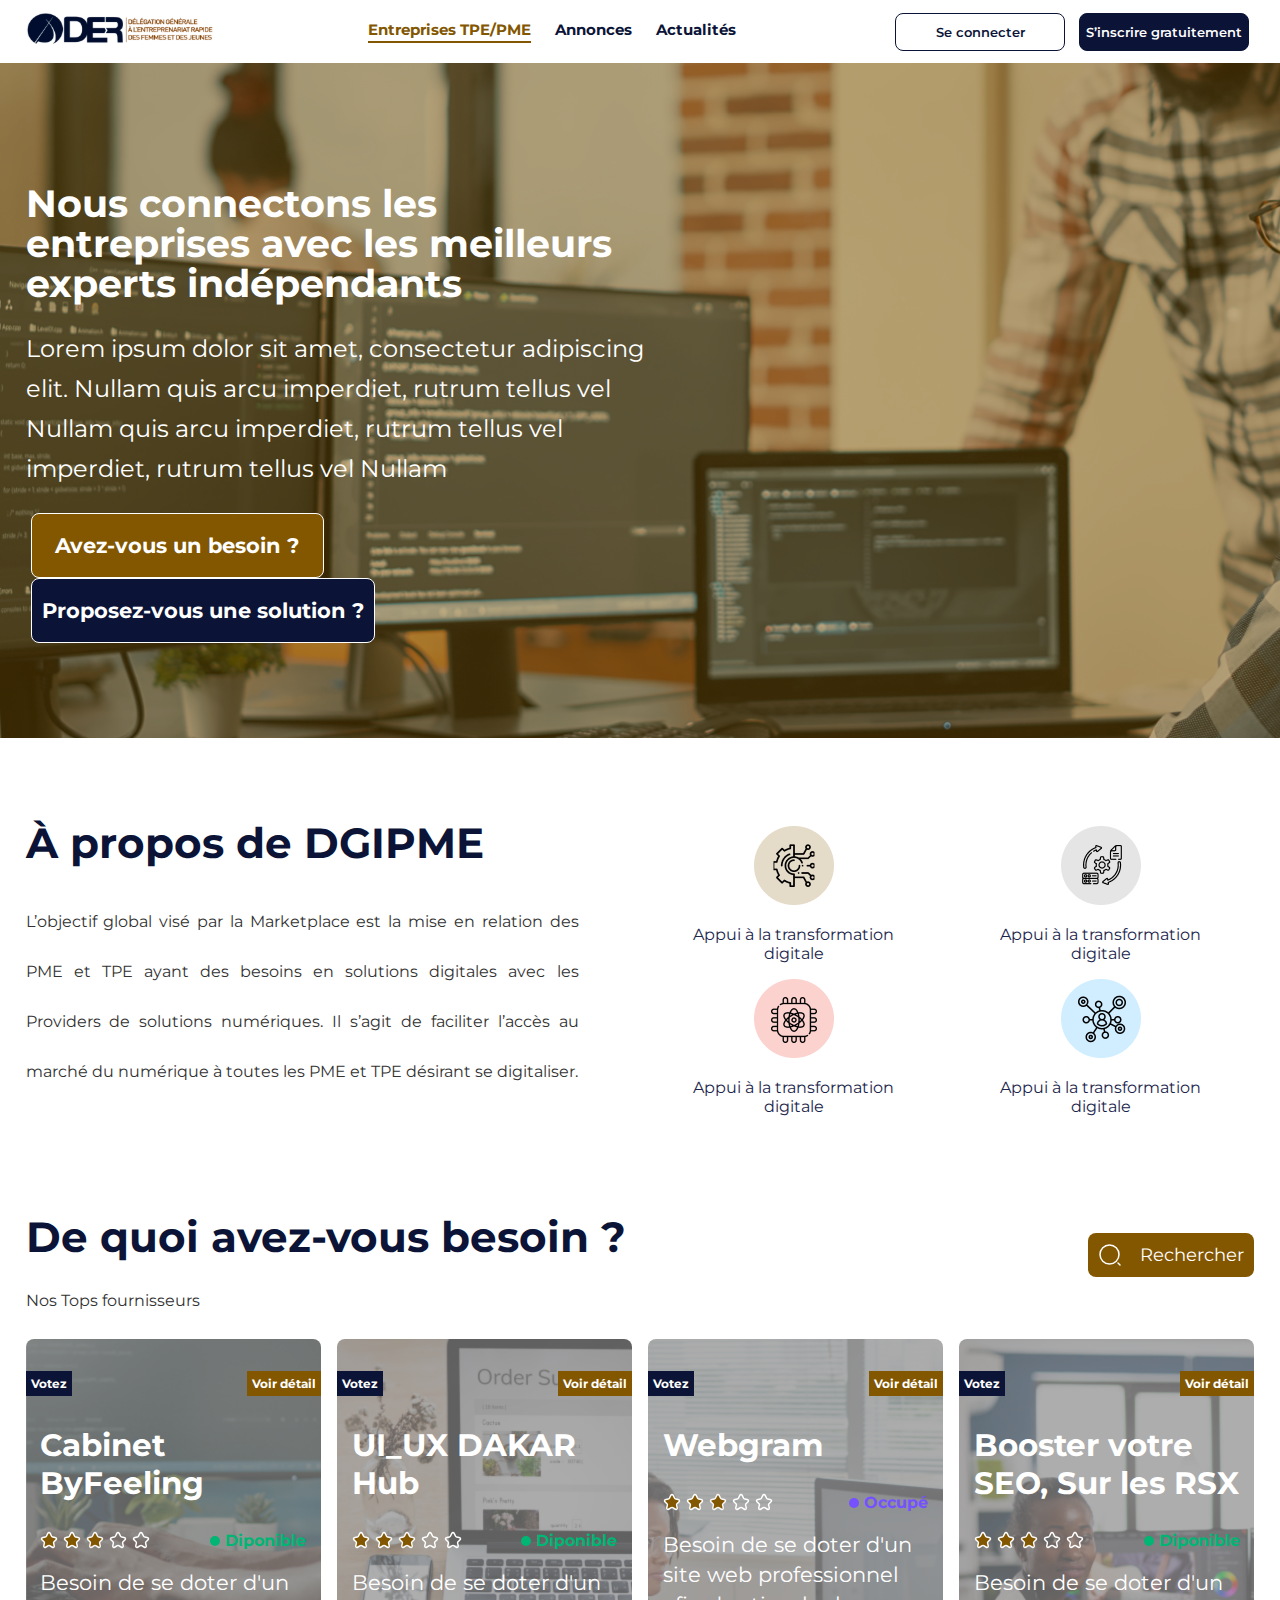
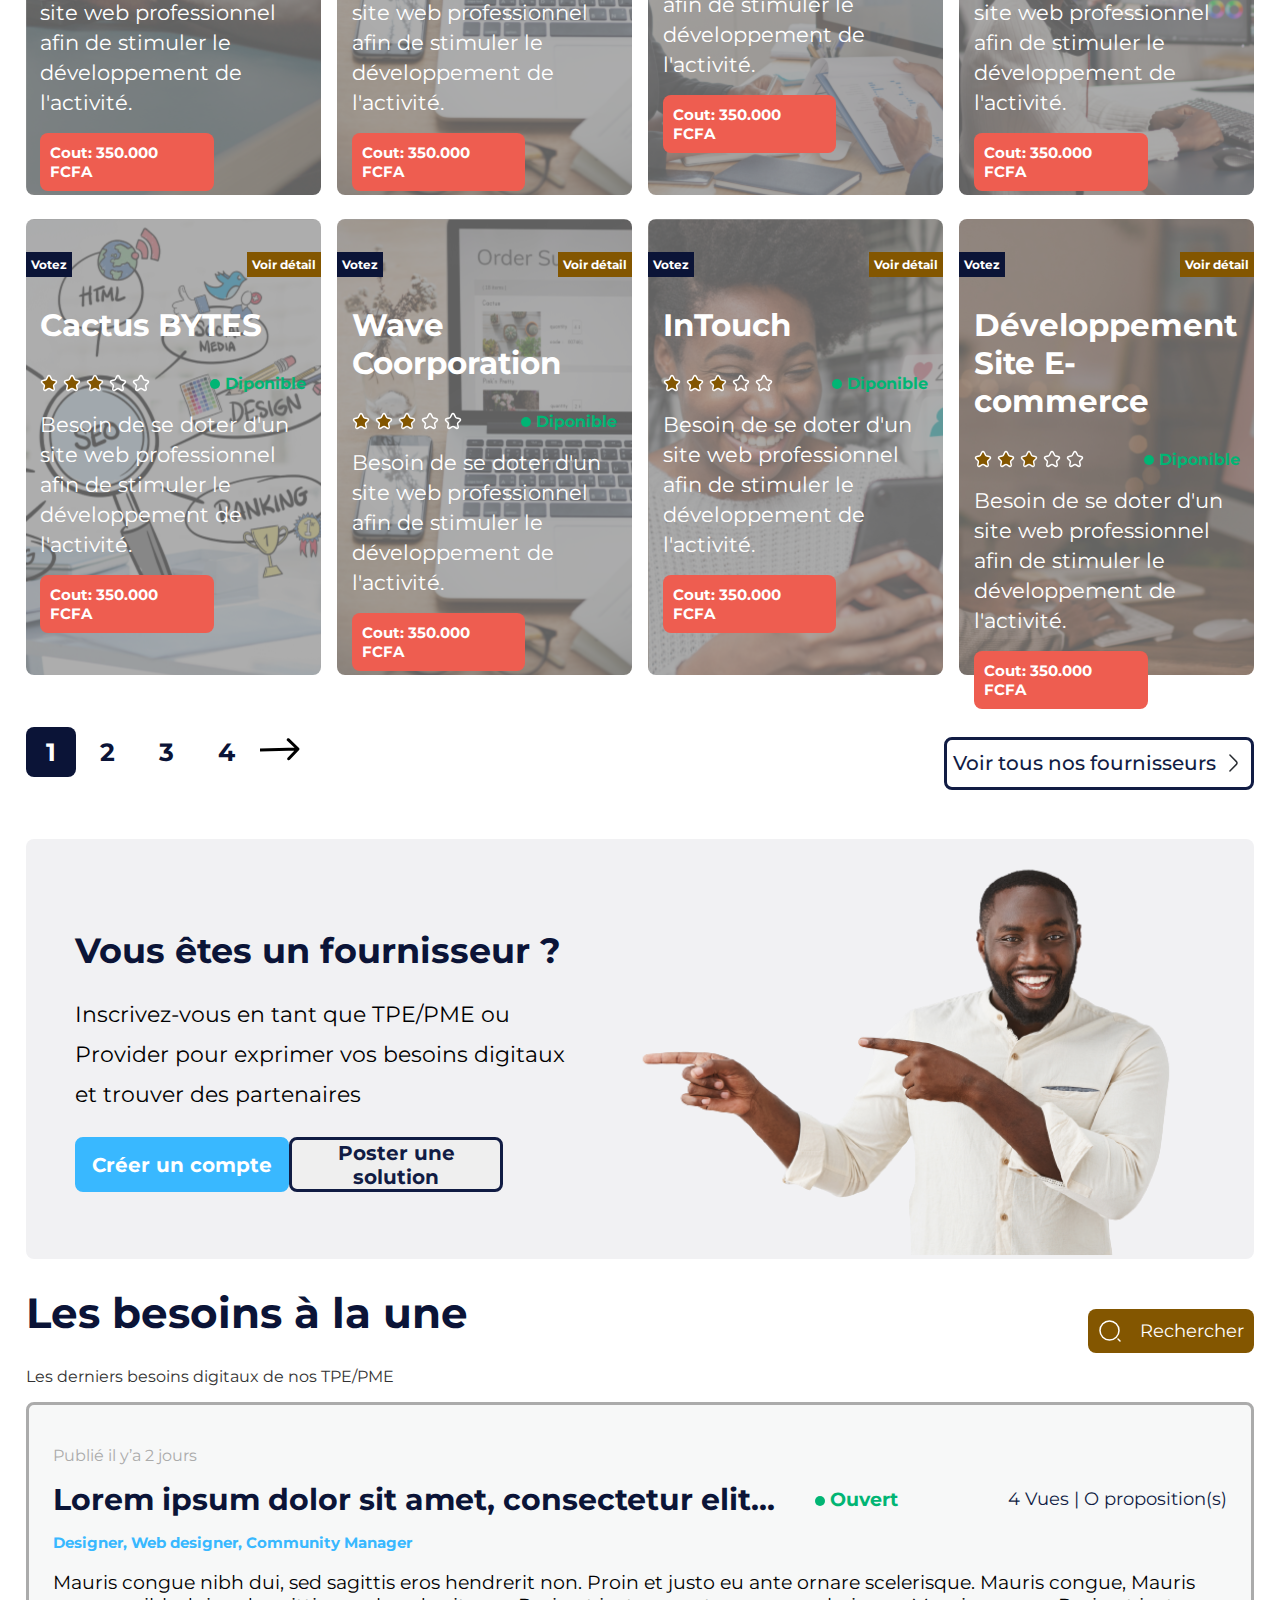
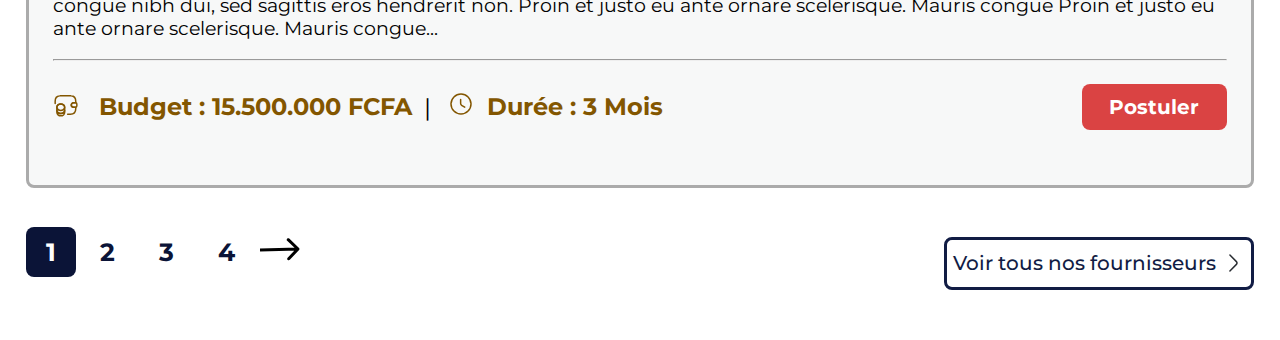
==== commit cb8be1cc: "update 3 section" ====
--- a/index.html
+++ b/index.html
@@ -444,13 +444,152 @@
 
     </div>
 
-            </div>
-
-
-
-        </div>
+ </div>
+
+ <div class="pagination"> 
+    <div class="page1234">
+         <a class=" bttpagination-actives" href="">1</a>
+         <a class="button-page1"  href="">2</a>
+         <a class="button-page1" href="">3</a>
+         <a class="button-page1" href="">4</a>
+         <a class=" fleche-pagination" href=""> 
+            <svg width="41" height="23" viewBox="0 0 41 23" fill="none" xmlns="http://www.w3.org/2000/svg">
+            <path d="M40.0882 12.0324C40.6584 11.4314 40.6334 10.482 40.0324 9.9118L30.2386 0.620288C29.6376 0.0501144 28.6882 0.0750991 28.118 0.676093C27.5479 1.27709 27.5729 2.22651 28.1739 2.79668L36.8794 11.0558L28.6203 19.7614C28.0501 20.3624 28.0751 21.3118 28.6761 21.882C29.2771 22.4521 30.2265 22.4271 30.7967 21.8262L40.0882 12.0324ZM1.03946 13.4995L39.0395 12.4995L38.9605 9.50052L0.96054 10.5005L1.03946 13.4995Z" fill="black"/>
+            </svg>
+            </a>
+        
+    </div>
+    <div class="button-fournisseur">
+        <a href="#"><button> <span>  Voir tous nos fournisseurs </span> 
+            <svg width="24" height="24" viewBox="0 0 24 24" fill="none" xmlns="http://www.w3.org/2000/svg">
+            <path d="M8.90991 19.92L15.4299 13.4C16.1999 12.63 16.1999 11.37 15.4299 10.6L8.90991 4.08002" stroke="#292D32" stroke-width="1.5" stroke-miterlimit="10" stroke-linecap="round" stroke-linejoin="round"/>
+            </svg>
+             </button></a>
+    </div>
+ </div>
+
+
+
+
+</div>
 
          <!--Fin De quoi avez-vous besoin ? -->
+
+
+              <!--Debut Vous êtes un fournisseur ? -->
+
+              <div class="vous-este-fournisseur">
+
+                <div class="setion-gauche">
+                    <h1>Vous êtes un fournisseur ?</h1>
+                    <p> Inscrivez-vous en tant que TPE/PME ou Provider pour exprimer vos besoins digitaux et trouver des partenaires</p>
+                    
+                    <div class="deux-button-interne"> 
+                        <button class="deux--interne butoon1">Créer un compte</button>
+                        <button class="deux--interne butoon2">Poster une solution</button>
+                    
+                    </div>
+                </div>
+                <div class="setion-droit">  
+                </div>
+
+              </div>
+               <!--Fin Vous êtes un fournisseur ? -->
+
+
+ <!--Debut De quoi avez-vous besoin ? -->
+
+ <div class="quoi-avez-vous-besoin">
+    <div class="button-texte-recherche">
+
+        <div>
+            <h1> Les besoins à la une </h1> 
+            <p>Les derniers besoins digitaux de nos TPE/PME</p></div>
+
+        <div>
+        <a href="" class="button-recherche"> 
+            <svg width="24" height="24" viewBox="0 0 24 24" fill="none" xmlns="http://www.w3.org/2000/svg">
+            <path d="M11.5 21C16.7467 21 21 16.7467 21 11.5C21 6.25329 16.7467 2 11.5 2C6.25329 2 2 6.25329 2 11.5C2 16.7467 6.25329 21 11.5 21Z" stroke="white" stroke-width="1.5" stroke-linecap="round" stroke-linejoin="round"/>
+            <path d="M22 22L20 20" stroke="white" stroke-width="1.5" stroke-linecap="round" stroke-linejoin="round"/>
+            </svg>
+             Rechercher</a>
+        </div>      
+    </div>
+
+
+    <div class="liste-card">
+      <div class="liste-cadre-box">
+        <p>Publié il y’a 2 jours</p>
+
+        <div class="titre-vue-">
+            <div class="titre-statut"> 
+        <h1> Lorem ipsum dolor sit amet, consectetur elit...</h1>
+        <p> 
+            <svg width="10" height="10" viewBox="0 0 10 10" fill="none" xmlns="http://www.w3.org/2000/svg">
+            <circle cx="5" cy="5" r="5" fill="#01B574"/>
+            </svg>
+             Ouvert</p>
+            </div>
+            <div class="vue-votes">
+                <span>4 Vues</span> | <span> O proposition(s) </span> 
+            </div>
+            
+        </div>
+        <p class="categore-fourniseur">Designer, Web designer, Community Manager  </p>
+        <p class="description">Mauris congue nibh dui, sed sagittis eros hendrerit non. Proin et justo eu ante ornare scelerisque. Mauris congue, Mauris congue nibh dui, sed sagittis eros hendrerit non. Proin et justo eu ante ornare scelerisque. Mauris congue Proin et justo eu ante ornare scelerisque. 
+            Mauris congue...</p>
+            <hr>
+
+            <div class="budget-button">
+               <div class="budget-icone"><span> 
+                <svg width="25" height="25" viewBox="0 0 25 25" fill="none" xmlns="http://www.w3.org/2000/svg">
+                <path d="M11.6472 18.2654V20.4646C11.6472 22.3279 9.91389 23.8337 7.77972 23.8337C5.64555 23.8337 3.90137 22.3279 3.90137 20.4646V18.2654C3.90137 20.1287 5.63472 21.4504 7.77972 21.4504C9.91389 21.4504 11.6472 20.1179 11.6472 18.2654Z" stroke="#835600" stroke-width="1.5" stroke-linecap="round" stroke-linejoin="round"/>
+                <path d="M11.6453 15.2858C11.6453 15.8275 11.4936 16.3258 11.2336 16.7591C10.5945 17.81 9.28362 18.4708 7.76696 18.4708C6.25029 18.4708 4.93944 17.7991 4.30028 16.7591C4.04028 16.3258 3.88867 15.8275 3.88867 15.2858C3.88867 14.3542 4.32198 13.52 5.01531 12.9133C5.71948 12.2958 6.68361 11.9275 7.75611 11.9275C8.82861 11.9275 9.79281 12.3067 10.497 12.9133C11.212 13.5092 11.6453 14.3542 11.6453 15.2858Z" stroke="#835600" stroke-width="1.5" stroke-linecap="round" stroke-linejoin="round"/>
+                <path d="M11.6472 15.2858V18.265C11.6472 20.1283 9.91389 21.45 7.77972 21.45C5.64555 21.45 3.90137 20.1175 3.90137 18.265V15.2858C3.90137 13.4225 5.63472 11.9167 7.77972 11.9167C8.85222 11.9167 9.81642 12.2958 10.5206 12.9025C11.2139 13.5091 11.6472 14.3541 11.6472 15.2858Z" stroke="#835600" stroke-width="1.5" stroke-linecap="round" stroke-linejoin="round"/>
+                <path d="M23.8339 11.8841V14.1159C23.8339 14.7117 23.3572 15.1991 22.7506 15.2208H20.6272C19.4572 15.2208 18.3847 14.365 18.2872 13.195C18.2222 12.5125 18.4822 11.8733 18.9372 11.4291C19.338 11.0175 19.8905 10.7792 20.4972 10.7792H22.7506C23.3572 10.8008 23.8339 11.2883 23.8339 11.8841Z" stroke="#835600" stroke-width="1.5" stroke-linecap="round" stroke-linejoin="round"/>
+                <path d="M2.16699 11.375V9.20832C2.16699 6.26166 3.94366 4.20332 6.70616 3.85665C6.98783 3.81332 7.28033 3.79166 7.58366 3.79166H17.3337C17.6153 3.79166 17.8862 3.80248 18.1462 3.84581C20.9412 4.17081 22.7503 6.23999 22.7503 9.20832V10.7792H20.497C19.8903 10.7792 19.3378 11.0175 18.937 11.4291C18.482 11.8733 18.222 12.5125 18.287 13.195C18.3845 14.365 19.457 15.2208 20.627 15.2208H22.7503V16.7917C22.7503 20.0417 20.5837 22.2083 17.3337 22.2083H14.6253" stroke="#835600" stroke-width="1.5" stroke-linecap="round" stroke-linejoin="round"/>
+                </svg>
+                &nbsp;&nbsp;</span>  Budget :  15.500.000 FCFA  <span class="separateur"> &nbsp;&nbsp;| &nbsp;&nbsp;</span> <span> 
+                    <svg width="24" height="24" viewBox="0 0 24 24" fill="none" xmlns="http://www.w3.org/2000/svg">
+                    <path d="M22 12C22 17.52 17.52 22 12 22C6.48 22 2 17.52 2 12C2 6.48 6.48 2 12 2C17.52 2 22 6.48 22 12Z" stroke="#835600" stroke-width="1.5" stroke-linecap="round" stroke-linejoin="round"/>
+                    <path d="M15.71 15.18L12.61 13.33C12.07 13.01 11.63 12.24 11.63 11.61V7.50999" stroke="#835600" stroke-width="1.5" stroke-linecap="round" stroke-linejoin="round"/>
+                    </svg>
+                    </span>  &nbsp;&nbsp;Durée : 3 Mois</div>
+               <button><a href="">  Postuler</a></button>
+            </div>
+        
+    </div>
+
+    </div>
+
+<div class="pagination"> 
+<div class="page1234">
+ <a class=" bttpagination-actives" href="">1</a>
+ <a class="button-page1"  href="">2</a>
+ <a class="button-page1" href="">3</a>
+ <a class="button-page1" href="">4</a>
+ <a class=" fleche-pagination" href=""> 
+    <svg width="41" height="23" viewBox="0 0 41 23" fill="none" xmlns="http://www.w3.org/2000/svg">
+    <path d="M40.0882 12.0324C40.6584 11.4314 40.6334 10.482 40.0324 9.9118L30.2386 0.620288C29.6376 0.0501144 28.6882 0.0750991 28.118 0.676093C27.5479 1.27709 27.5729 2.22651 28.1739 2.79668L36.8794 11.0558L28.6203 19.7614C28.0501 20.3624 28.0751 21.3118 28.6761 21.882C29.2771 22.4521 30.2265 22.4271 30.7967 21.8262L40.0882 12.0324ZM1.03946 13.4995L39.0395 12.4995L38.9605 9.50052L0.96054 10.5005L1.03946 13.4995Z" fill="black"/>
+    </svg>
+    </a>
+
+</div>
+<div class="button-fournisseur">
+<a href="#"><button> <span>  Voir tous nos fournisseurs </span> 
+    <svg width="24" height="24" viewBox="0 0 24 24" fill="none" xmlns="http://www.w3.org/2000/svg">
+    <path d="M8.90991 19.92L15.4299 13.4C16.1999 12.63 16.1999 11.37 15.4299 10.6L8.90991 4.08002" stroke="#292D32" stroke-width="1.5" stroke-miterlimit="10" stroke-linecap="round" stroke-linejoin="round"/>
+    </svg>
+     </button></a>
+</div>
+</div>
+
+
+
+
+</div>
+
+ <!--Fin De quoi avez-vous besoin ? -->
 
 
 </body>
--- a/css/style.css
+++ b/css/style.css
@@ -76,7 +76,6 @@
   height: 675px;
   width: 100% !important;
   background: url(/images/image-home-pricipal.png);
-  position: relative;
   display: -webkit-box;
   display: -ms-flexbox;
   display: flex;
@@ -353,4 +352,222 @@
   background: url(/images/top-fournisseurs/8.png);
   background-repeat: no-repeat;
 }
+
+.quoi-avez-vous-besoin .pagination {
+  display: -webkit-box;
+  display: -ms-flexbox;
+  display: flex;
+  -webkit-box-pack: justify;
+      -ms-flex-pack: justify;
+          justify-content: space-between;
+  margin: 4% auto;
+}
+
+.quoi-avez-vous-besoin .pagination .page1234 .bttpagination-actives {
+  background: #0B1437;
+  padding: 10px 20px;
+  border-radius: 8px;
+  text-decoration: none;
+  font-size: 25px;
+  color: #FFFFFF;
+  font-weight: bold;
+}
+
+.quoi-avez-vous-besoin .pagination .page1234 .button-page1 {
+  text-decoration: none;
+  color: #0B1437;
+  padding: 20px;
+  border-radius: 8px;
+  font-size: 25px;
+  font-weight: bold;
+}
+
+.quoi-avez-vous-besoin .button-fournisseur a button {
+  background: white;
+  border-radius: 8px;
+  text-align: center;
+  font-size: 20px;
+  line-height: 45px;
+  font-weight: 500;
+  color: #111C44;
+  border: solid;
+}
+
+.quoi-avez-vous-besoin .button-fournisseur a button svg {
+  margin: -5px auto;
+}
+
+.vous-este-fournisseur {
+  width: 96%;
+  margin: auto;
+  height: 420px;
+  border-radius: 8px;
+  background: #f1f1f3;
+  display: -webkit-box;
+  display: -ms-flexbox;
+  display: flex;
+}
+
+.vous-este-fournisseur .setion-gauche {
+  width: 42%;
+  margin: auto;
+}
+
+.vous-este-fournisseur .setion-gauche h1 {
+  color: #0B1437;
+  font-size: 35px;
+  font-weight: bold;
+}
+
+.vous-este-fournisseur .setion-gauche p {
+  font-size: 22px;
+  line-height: 40px;
+}
+
+.vous-este-fournisseur .setion-gauche .deux-button-interne {
+  display: -webkit-box;
+  display: -ms-flexbox;
+  display: flex;
+  -webkit-box-pack: justify;
+      -ms-flex-pack: justify;
+          justify-content: space-between;
+  width: 83%;
+}
+
+.vous-este-fournisseur .setion-gauche .deux--interne {
+  height: 55px;
+  width: 226px;
+  border-radius: 8px;
+  font-size: 20px;
+  font-weight: bold;
+}
+
+.vous-este-fournisseur .setion-gauche .butoon1 {
+  background: #39B8FF !important;
+  border: solid #39B8FF !important;
+  color: #ffffff;
+}
+
+.vous-este-fournisseur .setion-gauche .butoon2 {
+  color: #111C44;
+  border: solid #111C44 !important;
+}
+
+.vous-este-fournisseur .setion-droit {
+  background: url(/images/persone.png);
+  width: 50%;
+  background-repeat: no-repeat;
+}
+
+.liste-cadre-box {
+  height: 331px;
+  background: #f7f8f8;
+  border-radius: 8px;
+  border: solid #ABABAB;
+  padding: 2%;
+}
+
+.liste-cadre-box p {
+  color: #ABABAB;
+}
+
+.liste-cadre-box .titre-statut {
+  display: -webkit-box;
+  display: -ms-flexbox;
+  display: flex;
+  -webkit-box-align: center;
+      -ms-flex-align: center;
+          align-items: center;
+}
+
+.liste-cadre-box .titre-statut h1 {
+  color: #0B1437;
+  font-size: 30px;
+  margin: 0px;
+}
+
+.liste-cadre-box .titre-statut p {
+  color: #01B574;
+  font-size: 19px;
+  font-weight: bold;
+  margin: auto 40px;
+}
+
+.liste-cadre-box .titre-vue- {
+  display: -webkit-box;
+  display: -ms-flexbox;
+  display: flex;
+  width: 100%;
+  -webkit-box-pack: justify;
+      -ms-flex-pack: justify;
+          justify-content: space-between;
+  -webkit-box-align: center;
+      -ms-flex-align: center;
+          align-items: center;
+}
+
+.liste-cadre-box .titre-vue- .vue-votes {
+  font-size: 18px;
+  color: #111C44;
+}
+
+.liste-cadre-box .budget-button {
+  display: -webkit-box;
+  display: -ms-flexbox;
+  display: flex;
+  -webkit-box-pack: justify;
+      -ms-flex-pack: justify;
+          justify-content: space-between;
+  -webkit-box-align: center;
+      -ms-flex-align: center;
+          align-items: center;
+}
+
+.liste-cadre-box .categore-fourniseur {
+  color: #39B8FF;
+  font-size: 15px;
+  font-weight: bold;
+}
+
+.liste-cadre-box .description {
+  color: #000000;
+  font-size: 19px;
+}
+
+.liste-cadre-box .budget-button {
+  font-size: 24px;
+  font-weight: bold;
+  color: #835600;
+  margin: 2% 0% 0% 0%;
+}
+
+.liste-cadre-box .budget-button .budget-icone {
+  display: -webkit-box;
+  display: -ms-flexbox;
+  display: flex;
+}
+
+.liste-cadre-box .budget-button .budget-icone span {
+  margin: auto;
+}
+
+.liste-cadre-box .budget-button .budget-icone .separateur {
+  color: #000000;
+  font-weight: normal;
+}
+
+.liste-cadre-box .budget-button button {
+  background: #DA4343;
+  height: 46px;
+  width: 145px;
+  border: none;
+  border-radius: 8px;
+}
+
+.liste-cadre-box .budget-button button a {
+  color: white;
+  text-decoration: none;
+  font-size: 20px;
+  font-weight: bold;
+}
 /*# sourceMappingURL=style.css.map */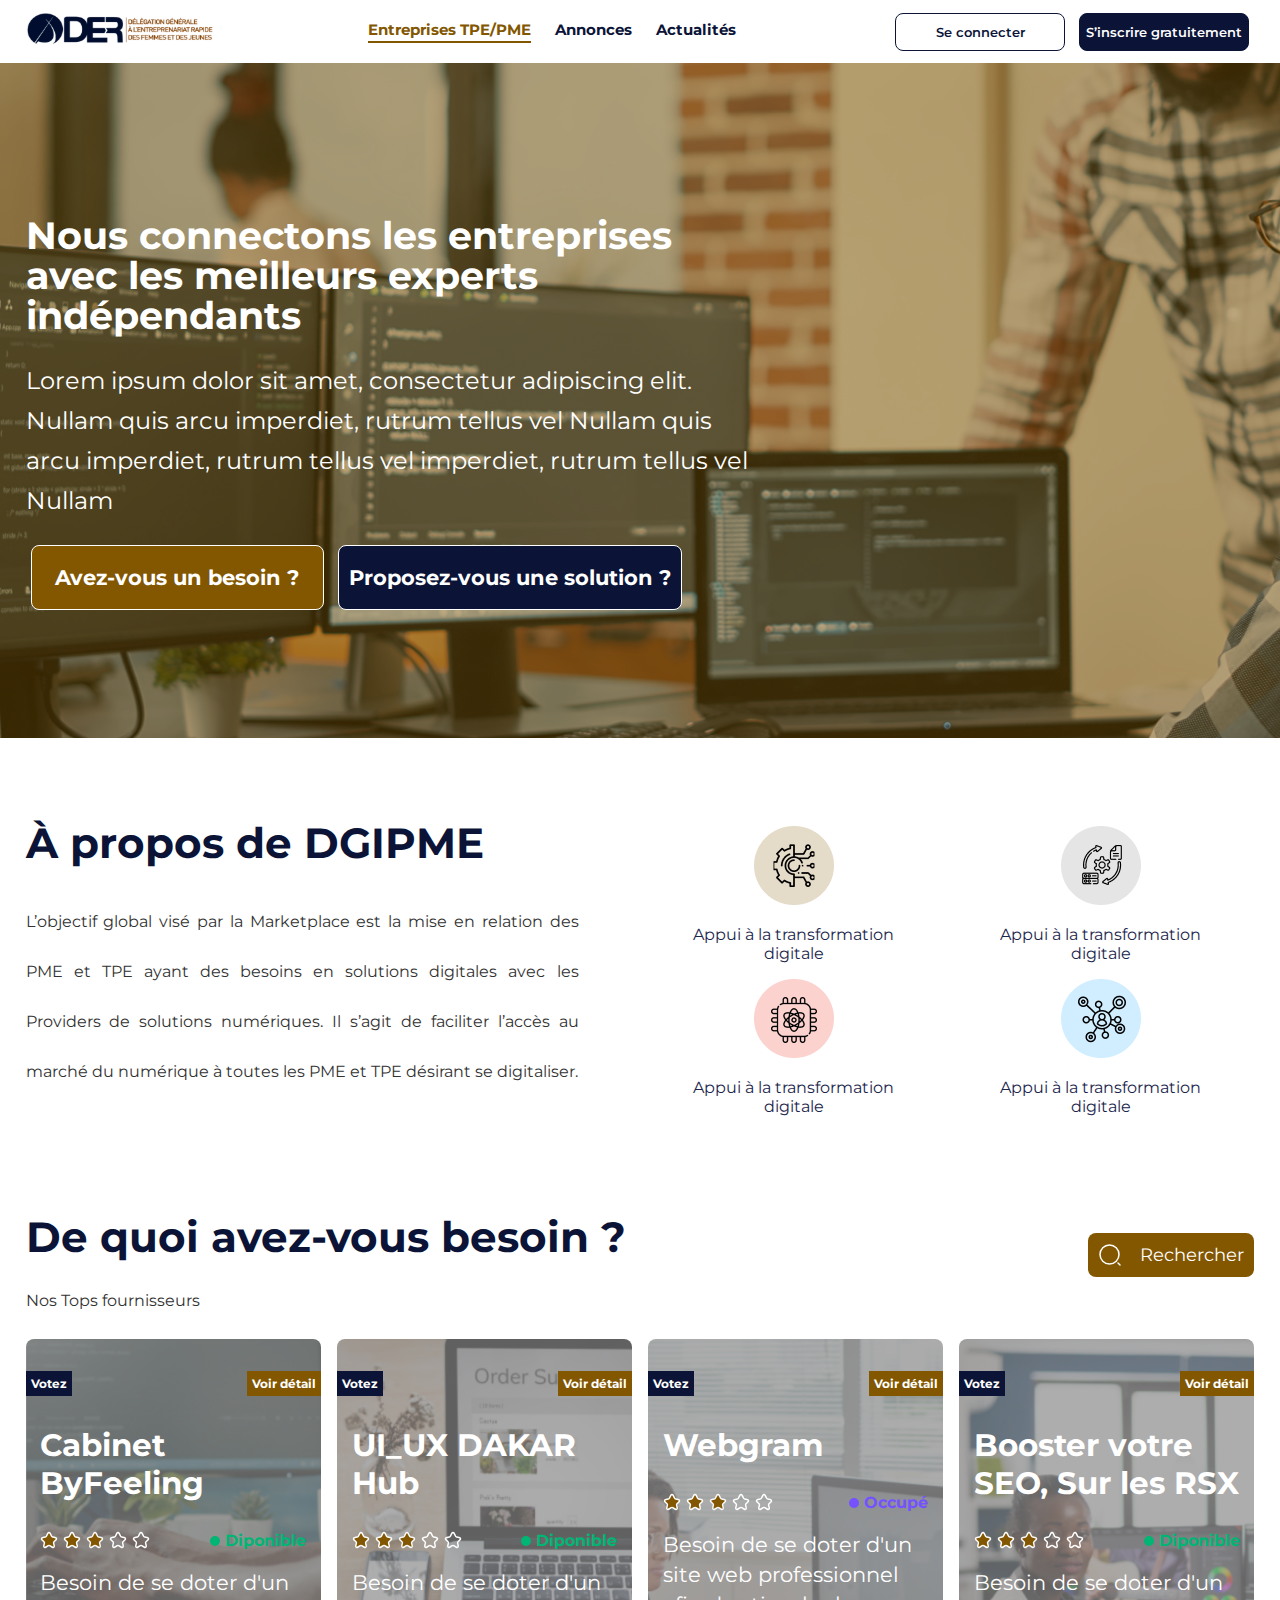
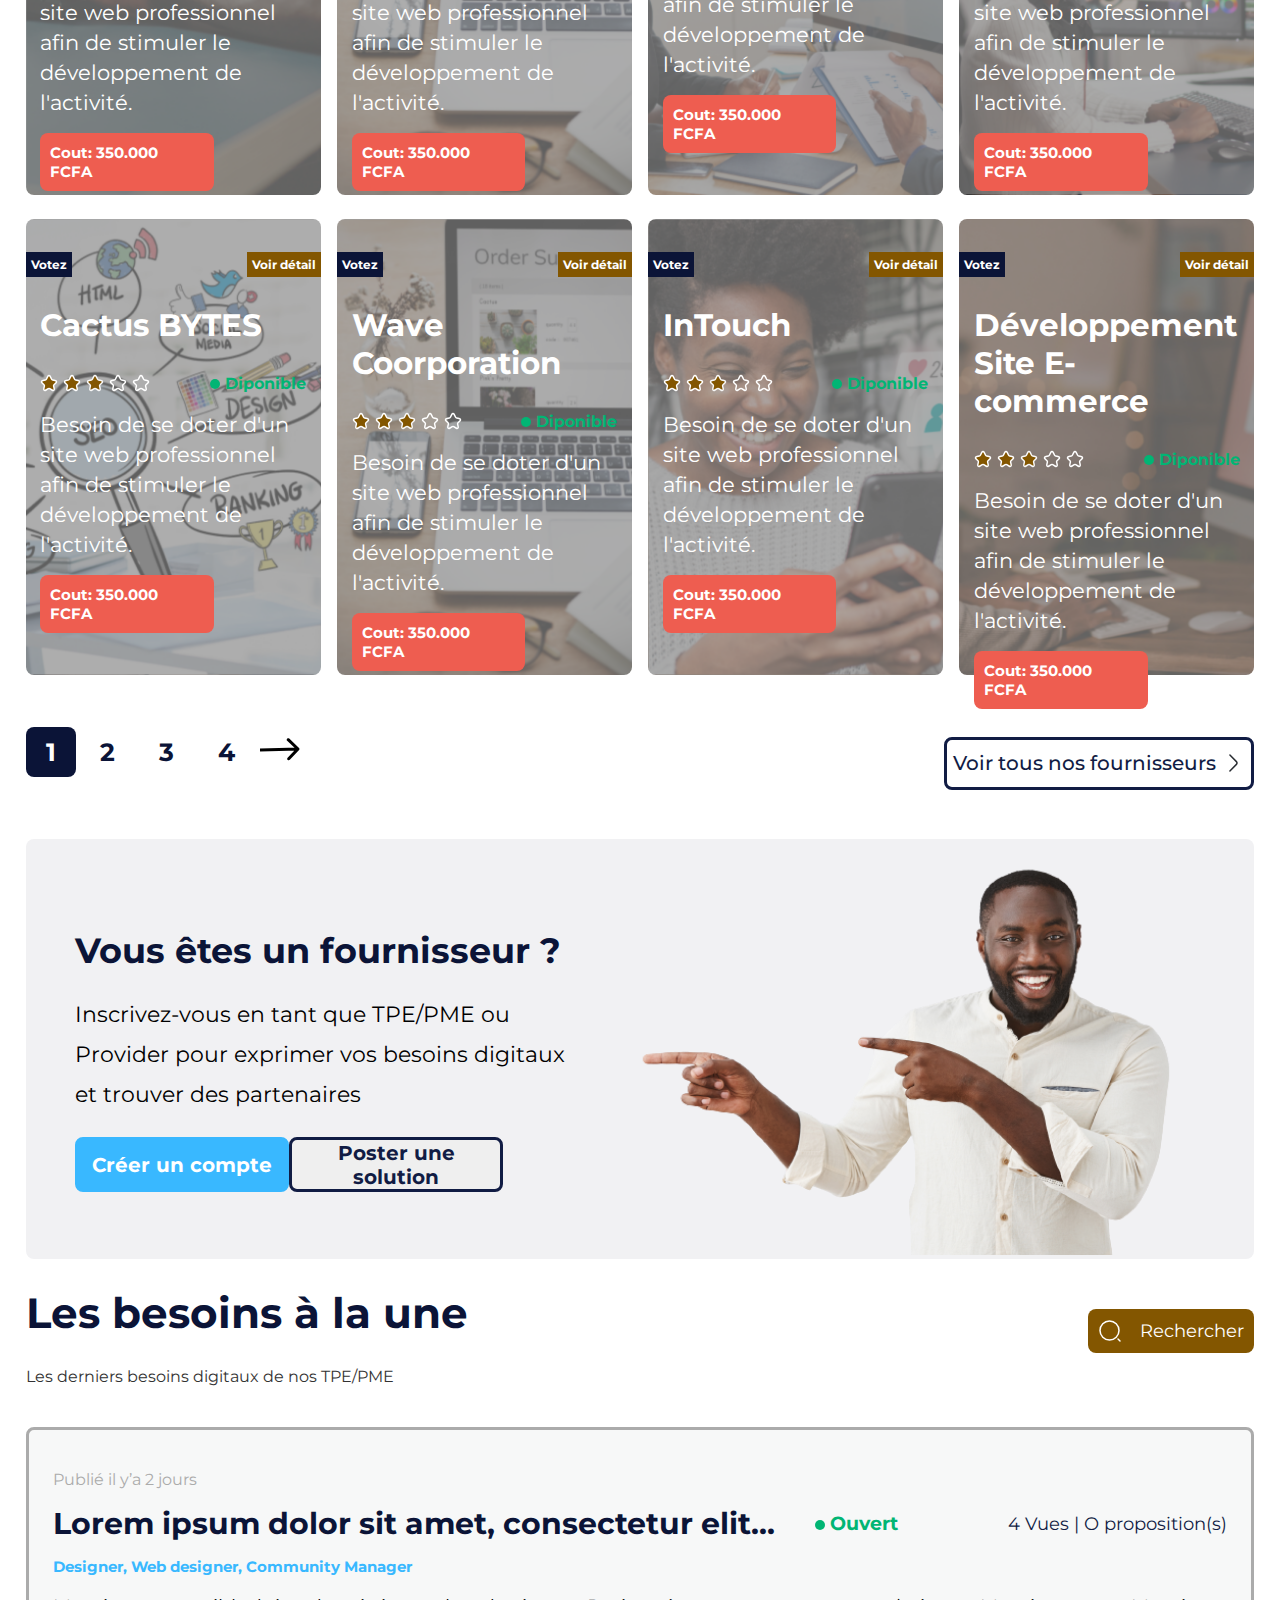
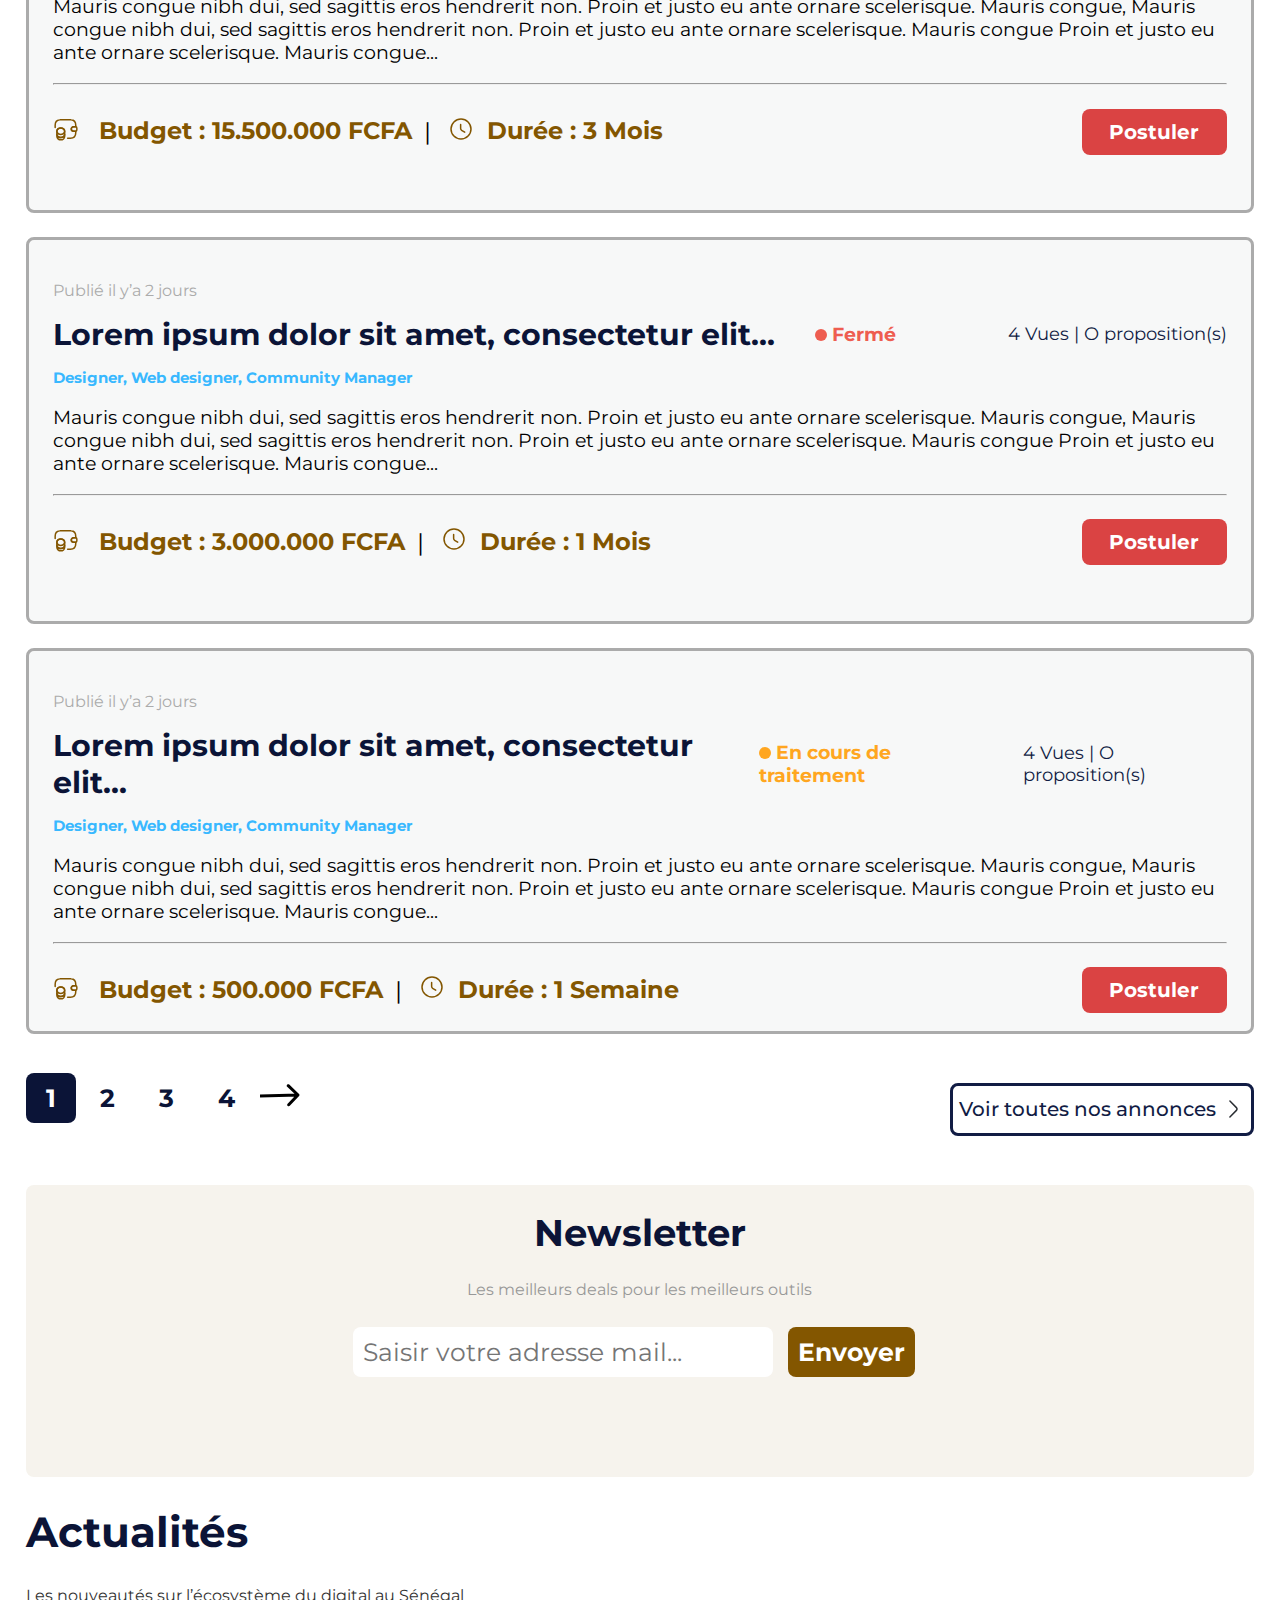
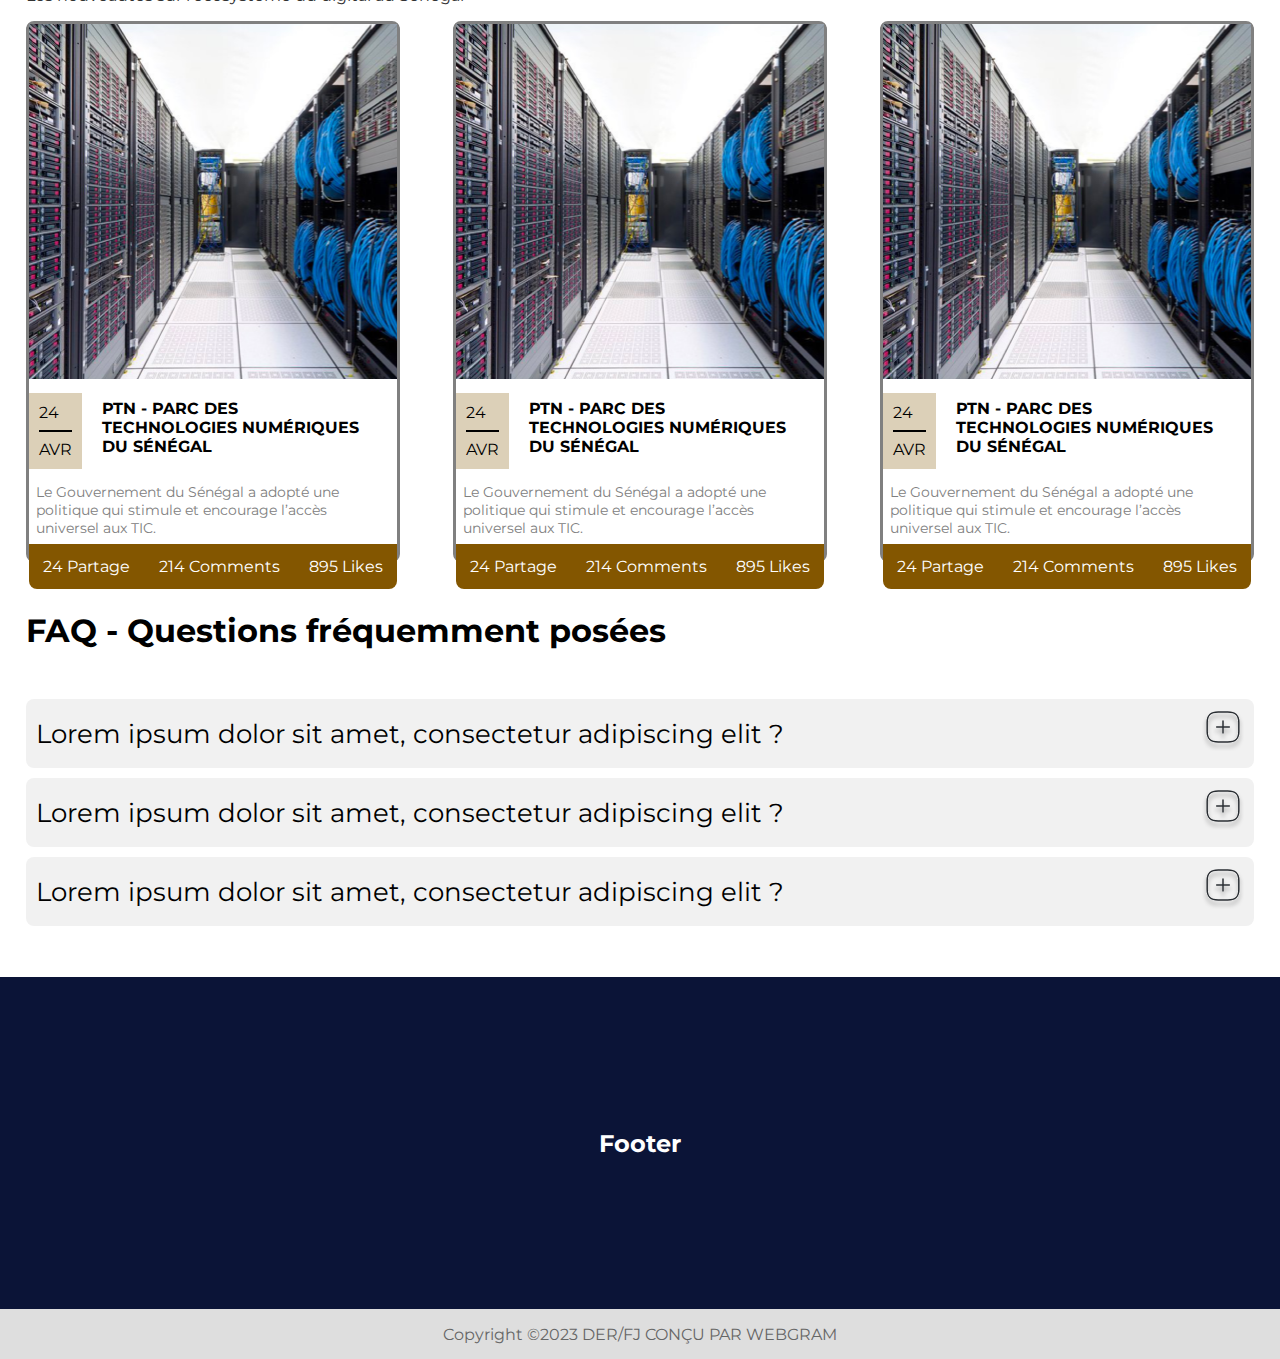
==== commit c270b717: "final web" ====
--- a/index.html
+++ b/index.html
@@ -4,7 +4,8 @@
     <meta charset="UTF-8">
     <meta name="viewport" content="width=device-width, initial-scale=1.0">
     <link rel="stylesheet" href="css/style.css">
-    <title>Document</title>
+    <script src="js/main.js"></script>
+    <title>DGIPME</title>
 </head>
 <body>
    <!--Debu nav bar --> <nav class="menu-header"> 
@@ -20,12 +21,12 @@
         </svg>
         </a></div>
         <div class="menu-titre">
-            <a class="active-link" href="">Entreprises TPE/PME</a>
+            <a class="active-link" href="index.html">Entreprises TPE/PME</a>
             <a href="">Annonces</a>
             <a href="">Actualités</a>
         </div>
         <div class="menu-button">
-             <a href=""><button class="button-menu-1">Se connecter</button></a>
+             <a href="connexion.html"><button class="button-menu-1">Se connecter</button></a>
              <a href=""> <button class="button-menu-2">S’inscrire gratuitement</button></a>
         </div>
     </nav> <!--Fin nav bar -->
@@ -114,7 +115,7 @@
                 <div class="card-fourniseur cardnumero1">
                         <div class="voter-et-detaille">
                             <a href="" class="votez"> Votez</a>
-                            <a href="" class="voir-détail">Voir détail</a>
+                            <a href="presentationdufournisseur.html" class="voir-détail">Voir détail</a>
                             
                         </div >
 
@@ -155,7 +156,7 @@
                 <div class="card-fourniseur cardnumero2">
                     <div class="voter-et-detaille">
                         <a href="" class="votez"> Votez</a>
-                        <a href="" class="voir-détail">Voir détail</a>
+                        <a href="presentationdufournisseur.html" class="voir-détail">Voir détail</a>
                         
                     </div >
 
@@ -197,7 +198,7 @@
                 <div class="card-fourniseur cardnumero3">
                     <div class="voter-et-detaille">
                         <a href="" class="votez"> Votez</a>
-                        <a href="" class="voir-détail">Voir détail</a>
+                        <a href="presentationdufournisseur.html" class="voir-détail">Voir détail</a>
                         
                     </div >
 
@@ -240,7 +241,7 @@
             <div class="card-fourniseur cardnumero4">
                 <div class="voter-et-detaille">
                     <a href="" class="votez"> Votez</a>
-                    <a href="" class="voir-détail">Voir détail</a>
+                    <a href="presentationdufournisseur.html" class="voir-détail">Voir détail</a>
                     
                 </div >
 
@@ -281,7 +282,7 @@
             <div class="card-fourniseur cardnumero5">
                 <div class="voter-et-detaille">
                     <a href="" class="votez"> Votez</a>
-                    <a href="" class="voir-détail">Voir détail</a>
+                    <a href="presentationdufournisseur.html" class="voir-détail">Voir détail</a>
                     
                 </div >
 
@@ -322,7 +323,7 @@
         <div class="card-fourniseur cardnumero6">
             <div class="voter-et-detaille">
                 <a href="" class="votez"> Votez</a>
-                <a href="" class="voir-détail">Voir détail</a>
+                <a href="presentationdufournisseur.html" class="voir-détail">Voir détail</a>
                 
             </div >
 
@@ -364,7 +365,7 @@
         <div class="card-fourniseur cardnumero7">
             <div class="voter-et-detaille">
                 <a href="" class="votez"> Votez</a>
-                <a href="" class="voir-détail">Voir détail</a>
+                <a href="presentationdufournisseur.html" class="voir-détail">Voir détail</a>
                 
             </div >
 
@@ -405,7 +406,7 @@
     <div class="card-fourniseur cardnumero8">
         <div class="voter-et-detaille">
             <a href="" class="votez"> Votez</a>
-            <a href="" class="voir-détail">Voir détail</a>
+            <a href="presentationdufournisseur.html" class="voir-détail">Voir détail</a>
             
         </div >
 
@@ -518,6 +519,7 @@
 
 
     <div class="liste-card">
+        <!--Debut card-->
       <div class="liste-cadre-box">
         <p>Publié il y’a 2 jours</p>
 
@@ -555,10 +557,103 @@
                     <path d="M15.71 15.18L12.61 13.33C12.07 13.01 11.63 12.24 11.63 11.61V7.50999" stroke="#835600" stroke-width="1.5" stroke-linecap="round" stroke-linejoin="round"/>
                     </svg>
                     </span>  &nbsp;&nbsp;Durée : 3 Mois</div>
-               <button><a href="">  Postuler</a></button>
+               <button><a href="descriptiondubesoin.html">  Postuler</a></button>
             </div>
         
     </div>
+    <!--Fin card-->
+
+     <!--Debut card-->
+     <div class="liste-cadre-box">
+        <p>Publié il y’a 2 jours</p>
+
+        <div class="titre-vue-">
+            <div class="titre-statut"> 
+        <h1> Lorem ipsum dolor sit amet, consectetur elit...</h1>
+        <p class="fermer"> 
+            
+<svg width="12" height="12" viewBox="0 0 12 12" fill="none" xmlns="http://www.w3.org/2000/svg">
+    <circle cx="6" cy="6" r="6" fill="#EE5D50"/>
+    </svg>
+    
+            Fermé</p>
+            </div>
+            <div class="vue-votes">
+                <span>4 Vues</span> | <span> O proposition(s) </span> 
+            </div>
+            
+        </div>
+        <p class="categore-fourniseur">Designer, Web designer, Community Manager  </p>
+        <p class="description">Mauris congue nibh dui, sed sagittis eros hendrerit non. Proin et justo eu ante ornare scelerisque. Mauris congue, Mauris congue nibh dui, sed sagittis eros hendrerit non. Proin et justo eu ante ornare scelerisque. Mauris congue Proin et justo eu ante ornare scelerisque. 
+            Mauris congue...</p>
+            <hr>
+
+            <div class="budget-button">
+               <div class="budget-icone"><span> 
+                <svg width="25" height="25" viewBox="0 0 25 25" fill="none" xmlns="http://www.w3.org/2000/svg">
+                <path d="M11.6472 18.2654V20.4646C11.6472 22.3279 9.91389 23.8337 7.77972 23.8337C5.64555 23.8337 3.90137 22.3279 3.90137 20.4646V18.2654C3.90137 20.1287 5.63472 21.4504 7.77972 21.4504C9.91389 21.4504 11.6472 20.1179 11.6472 18.2654Z" stroke="#835600" stroke-width="1.5" stroke-linecap="round" stroke-linejoin="round"/>
+                <path d="M11.6453 15.2858C11.6453 15.8275 11.4936 16.3258 11.2336 16.7591C10.5945 17.81 9.28362 18.4708 7.76696 18.4708C6.25029 18.4708 4.93944 17.7991 4.30028 16.7591C4.04028 16.3258 3.88867 15.8275 3.88867 15.2858C3.88867 14.3542 4.32198 13.52 5.01531 12.9133C5.71948 12.2958 6.68361 11.9275 7.75611 11.9275C8.82861 11.9275 9.79281 12.3067 10.497 12.9133C11.212 13.5092 11.6453 14.3542 11.6453 15.2858Z" stroke="#835600" stroke-width="1.5" stroke-linecap="round" stroke-linejoin="round"/>
+                <path d="M11.6472 15.2858V18.265C11.6472 20.1283 9.91389 21.45 7.77972 21.45C5.64555 21.45 3.90137 20.1175 3.90137 18.265V15.2858C3.90137 13.4225 5.63472 11.9167 7.77972 11.9167C8.85222 11.9167 9.81642 12.2958 10.5206 12.9025C11.2139 13.5091 11.6472 14.3541 11.6472 15.2858Z" stroke="#835600" stroke-width="1.5" stroke-linecap="round" stroke-linejoin="round"/>
+                <path d="M23.8339 11.8841V14.1159C23.8339 14.7117 23.3572 15.1991 22.7506 15.2208H20.6272C19.4572 15.2208 18.3847 14.365 18.2872 13.195C18.2222 12.5125 18.4822 11.8733 18.9372 11.4291C19.338 11.0175 19.8905 10.7792 20.4972 10.7792H22.7506C23.3572 10.8008 23.8339 11.2883 23.8339 11.8841Z" stroke="#835600" stroke-width="1.5" stroke-linecap="round" stroke-linejoin="round"/>
+                <path d="M2.16699 11.375V9.20832C2.16699 6.26166 3.94366 4.20332 6.70616 3.85665C6.98783 3.81332 7.28033 3.79166 7.58366 3.79166H17.3337C17.6153 3.79166 17.8862 3.80248 18.1462 3.84581C20.9412 4.17081 22.7503 6.23999 22.7503 9.20832V10.7792H20.497C19.8903 10.7792 19.3378 11.0175 18.937 11.4291C18.482 11.8733 18.222 12.5125 18.287 13.195C18.3845 14.365 19.457 15.2208 20.627 15.2208H22.7503V16.7917C22.7503 20.0417 20.5837 22.2083 17.3337 22.2083H14.6253" stroke="#835600" stroke-width="1.5" stroke-linecap="round" stroke-linejoin="round"/>
+                </svg>
+                &nbsp;&nbsp;</span>  Budget :  3.000.000 FCFA  <span class="separateur"> &nbsp;&nbsp;| &nbsp;&nbsp;</span> <span> 
+                    <svg width="24" height="24" viewBox="0 0 24 24" fill="none" xmlns="http://www.w3.org/2000/svg">
+                    <path d="M22 12C22 17.52 17.52 22 12 22C6.48 22 2 17.52 2 12C2 6.48 6.48 2 12 2C17.52 2 22 6.48 22 12Z" stroke="#835600" stroke-width="1.5" stroke-linecap="round" stroke-linejoin="round"/>
+                    <path d="M15.71 15.18L12.61 13.33C12.07 13.01 11.63 12.24 11.63 11.61V7.50999" stroke="#835600" stroke-width="1.5" stroke-linecap="round" stroke-linejoin="round"/>
+                    </svg>
+                    </span>  &nbsp;&nbsp;Durée : 1 Mois</div>
+               <button><a href="descriptiondubesoin.html">  Postuler</a></button>
+            </div>
+        
+    </div>
+    <!--Fin card-->
+
+     <!--Debut card-->
+     <div class="liste-cadre-box">
+        <p>Publié il y’a 2 jours</p>
+
+        <div class="titre-vue-">
+            <div class="titre-statut"> 
+        <h1> Lorem ipsum dolor sit amet, consectetur elit...</h1>
+        <p class="entraitement"> 
+            
+<svg width="12" height="12" viewBox="0 0 12 12" fill="none" xmlns="http://www.w3.org/2000/svg">
+    <circle cx="6" cy="6" r="6" fill="#FFA620"/>
+    </svg>
+    
+            En cours de traitement</p>
+            </div>
+            <div class="vue-votes">
+                <span>4 Vues</span> | <span> O proposition(s) </span> 
+            </div>
+            
+        </div>
+        <p class="categore-fourniseur">Designer, Web designer, Community Manager  </p>
+        <p class="description">Mauris congue nibh dui, sed sagittis eros hendrerit non. Proin et justo eu ante ornare scelerisque. Mauris congue, Mauris congue nibh dui, sed sagittis eros hendrerit non. Proin et justo eu ante ornare scelerisque. Mauris congue Proin et justo eu ante ornare scelerisque. 
+            Mauris congue...</p>
+            <hr>
+
+            <div class="budget-button">
+               <div class="budget-icone"><span> 
+                <svg width="25" height="25" viewBox="0 0 25 25" fill="none" xmlns="http://www.w3.org/2000/svg">
+                <path d="M11.6472 18.2654V20.4646C11.6472 22.3279 9.91389 23.8337 7.77972 23.8337C5.64555 23.8337 3.90137 22.3279 3.90137 20.4646V18.2654C3.90137 20.1287 5.63472 21.4504 7.77972 21.4504C9.91389 21.4504 11.6472 20.1179 11.6472 18.2654Z" stroke="#835600" stroke-width="1.5" stroke-linecap="round" stroke-linejoin="round"/>
+                <path d="M11.6453 15.2858C11.6453 15.8275 11.4936 16.3258 11.2336 16.7591C10.5945 17.81 9.28362 18.4708 7.76696 18.4708C6.25029 18.4708 4.93944 17.7991 4.30028 16.7591C4.04028 16.3258 3.88867 15.8275 3.88867 15.2858C3.88867 14.3542 4.32198 13.52 5.01531 12.9133C5.71948 12.2958 6.68361 11.9275 7.75611 11.9275C8.82861 11.9275 9.79281 12.3067 10.497 12.9133C11.212 13.5092 11.6453 14.3542 11.6453 15.2858Z" stroke="#835600" stroke-width="1.5" stroke-linecap="round" stroke-linejoin="round"/>
+                <path d="M11.6472 15.2858V18.265C11.6472 20.1283 9.91389 21.45 7.77972 21.45C5.64555 21.45 3.90137 20.1175 3.90137 18.265V15.2858C3.90137 13.4225 5.63472 11.9167 7.77972 11.9167C8.85222 11.9167 9.81642 12.2958 10.5206 12.9025C11.2139 13.5091 11.6472 14.3541 11.6472 15.2858Z" stroke="#835600" stroke-width="1.5" stroke-linecap="round" stroke-linejoin="round"/>
+                <path d="M23.8339 11.8841V14.1159C23.8339 14.7117 23.3572 15.1991 22.7506 15.2208H20.6272C19.4572 15.2208 18.3847 14.365 18.2872 13.195C18.2222 12.5125 18.4822 11.8733 18.9372 11.4291C19.338 11.0175 19.8905 10.7792 20.4972 10.7792H22.7506C23.3572 10.8008 23.8339 11.2883 23.8339 11.8841Z" stroke="#835600" stroke-width="1.5" stroke-linecap="round" stroke-linejoin="round"/>
+                <path d="M2.16699 11.375V9.20832C2.16699 6.26166 3.94366 4.20332 6.70616 3.85665C6.98783 3.81332 7.28033 3.79166 7.58366 3.79166H17.3337C17.6153 3.79166 17.8862 3.80248 18.1462 3.84581C20.9412 4.17081 22.7503 6.23999 22.7503 9.20832V10.7792H20.497C19.8903 10.7792 19.3378 11.0175 18.937 11.4291C18.482 11.8733 18.222 12.5125 18.287 13.195C18.3845 14.365 19.457 15.2208 20.627 15.2208H22.7503V16.7917C22.7503 20.0417 20.5837 22.2083 17.3337 22.2083H14.6253" stroke="#835600" stroke-width="1.5" stroke-linecap="round" stroke-linejoin="round"/>
+                </svg>
+                &nbsp;&nbsp;</span>  Budget :  500.000 FCFA  <span class="separateur"> &nbsp;&nbsp;| &nbsp;&nbsp;</span> <span> 
+                    <svg width="24" height="24" viewBox="0 0 24 24" fill="none" xmlns="http://www.w3.org/2000/svg">
+                    <path d="M22 12C22 17.52 17.52 22 12 22C6.48 22 2 17.52 2 12C2 6.48 6.48 2 12 2C17.52 2 22 6.48 22 12Z" stroke="#835600" stroke-width="1.5" stroke-linecap="round" stroke-linejoin="round"/>
+                    <path d="M15.71 15.18L12.61 13.33C12.07 13.01 11.63 12.24 11.63 11.61V7.50999" stroke="#835600" stroke-width="1.5" stroke-linecap="round" stroke-linejoin="round"/>
+                    </svg>
+                    </span>  &nbsp;&nbsp;Durée : 1 Semaine</div>
+               <button><a href="descriptiondubesoin.html">  Postuler</a></button>
+            </div>
+        
+    </div>
+    <!--Fin card-->
 
     </div>
 
@@ -576,7 +671,7 @@
 
 </div>
 <div class="button-fournisseur">
-<a href="#"><button> <span>  Voir tous nos fournisseurs </span> 
+<a href="#"><button> <span>  Voir toutes nos annonces </span> 
     <svg width="24" height="24" viewBox="0 0 24 24" fill="none" xmlns="http://www.w3.org/2000/svg">
     <path d="M8.90991 19.92L15.4299 13.4C16.1999 12.63 16.1999 11.37 15.4299 10.6L8.90991 4.08002" stroke="#292D32" stroke-width="1.5" stroke-miterlimit="10" stroke-linecap="round" stroke-linejoin="round"/>
     </svg>
@@ -592,5 +687,212 @@
  <!--Fin De quoi avez-vous besoin ? -->
 
 
+ <!-- debtut Newsletter-->
+ <div class="Newsletter">
+    <div class="formandtext"> 
+        <h1>Newsletter</h1>
+        <p>Les meilleurs deals pour les meilleurs outils</p>
+        <form action="">
+           
+            <input type="email" name="" id="" placeholder="Saisir votre adresse mail...">
+            <input type="submit" value="Envoyer">
+    
+        </form>
+    </div>
+    
+    
+
+
+ </div>
+
+  <!-- Fin Newsletter-->
+
+
+ <!--Debut De quoi avez-vous besoin ? -->
+
+ <div class="quoi-avez-vous-besoin">
+    <div class="button-texte-recherche actualite">
+
+        <div>
+            <h1> Actualités </h1> 
+            <p>Les nouveautés sur l’écosystème du digital au Sénégal</p></div>
+
+             
+    </div>
+
+    <div class="card-des-actus"> 
+        <div class="card-on-actu">
+            <div class="image-box">  </div>
+            <div class="date-titre">
+                <div class="date"> <span> 24 </span>  <hr> <span>  AVR</span> </div>
+                <p>PTN - PARC DES TECHNOLOGIES 
+                    NUMÉRIQUES DU SÉNÉGAL</p>
+
+            </div>
+            <p> Le Gouvernement du Sénégal a adopté une 
+                politique qui stimule et encourage l’accès universel aux TIC.</p>
+
+                <div class="comment-like">
+                  <span> 24 Partage </span>   <span> 214 Comments</span>  <span>  895 Likes</span>       
+
+                </div>
+        </div>
+
+        <div class="card-on-actu">
+            <div class="image-box">  </div>
+            <div class="date-titre">
+                <div class="date"> <span> 24 </span>  <hr> <span>  AVR</span> </div>
+                <p>PTN - PARC DES TECHNOLOGIES 
+                    NUMÉRIQUES DU SÉNÉGAL</p>
+
+            </div>
+            <p> Le Gouvernement du Sénégal a adopté une 
+                politique qui stimule et encourage l’accès universel aux TIC.</p>
+
+                <div class="comment-like">
+                  <span> 24 Partage </span>   <span> 214 Comments</span>  <span>  895 Likes</span>       
+
+                </div>
+        </div>
+
+
+        <div class="card-on-actu">
+            <div class="image-box">  </div>
+            <div class="date-titre">
+                <div class="date"> <span> 24 </span>  <hr> <span>  AVR</span> </div>
+                <p>PTN - PARC DES TECHNOLOGIES 
+                    NUMÉRIQUES DU SÉNÉGAL</p>
+
+            </div>
+            <p> Le Gouvernement du Sénégal a adopté une 
+                politique qui stimule et encourage l’accès universel aux TIC.</p>
+
+                <div class="comment-like">
+                  <span> 24 Partage </span>   <span> 214 Comments</span>  <span>  895 Likes</span>       
+
+                </div>
+        </div>
+       
+    </div>
+</div>
+
+ <!--Fin De quoi avez-vous besoin ? -->
+
+
+
+ <div class="faq">
+    <div class="faq-qw">
+
+        <div>
+            <h1 class="titre-faq"> FAQ - Questions fréquemment posées </h1> 
+           </div>
+
+            <div class="accordion">
+                <div class="accordion-item">
+                    <div class="accordion-header"><span>Lorem ipsum dolor sit amet, consectetur adipiscing elit ? </span> <span> 
+                        <svg width="42" height="42" viewBox="0 0 42 42" fill="none" xmlns="http://www.w3.org/2000/svg">
+                        <g filter="url(#filter0_d_106_18)">
+                        <path d="M14.6667 18H27.3334" stroke="#292D32" stroke-width="1.5" stroke-linecap="round" stroke-linejoin="round"/>
+                        <path d="M21 24V12" stroke="#292D32" stroke-width="1.5" stroke-linecap="round" stroke-linejoin="round"/>
+                        <path d="M16.2501 33H25.7501C33.6667 33 36.8334 30 36.8334 22.5V13.5C36.8334 6 33.6667 3 25.7501 3H16.2501C8.33341 3 5.16675 6 5.16675 13.5V22.5C5.16675 30 8.33341 33 16.2501 33Z" stroke="#292D32" stroke-width="1.5" stroke-linecap="round" stroke-linejoin="round"/>
+                        </g>
+                        <defs>
+                        <filter id="filter0_d_106_18" x="0.416748" y="2.25" width="41.1667" height="39.5" filterUnits="userSpaceOnUse" color-interpolation-filters="sRGB">
+                        <feFlood flood-opacity="0" result="BackgroundImageFix"/>
+                        <feColorMatrix in="SourceAlpha" type="matrix" values="0 0 0 0 0 0 0 0 0 0 0 0 0 0 0 0 0 0 127 0" result="hardAlpha"/>
+                        <feOffset dy="4"/>
+                        <feGaussianBlur stdDeviation="2"/>
+                        <feComposite in2="hardAlpha" operator="out"/>
+                        <feColorMatrix type="matrix" values="0 0 0 0 0 0 0 0 0 0 0 0 0 0 0 0 0 0 0.25 0"/>
+                        <feBlend mode="normal" in2="BackgroundImageFix" result="effect1_dropShadow_106_18"/>
+                        <feBlend mode="normal" in="SourceGraphic" in2="effect1_dropShadow_106_18" result="shape"/>
+                        </filter>
+                        </defs>
+                        </svg>
+                        </span> </div>
+                    <div class="accordion-content">
+                        <p>Contenu de la section 1.</p>
+                    </div>
+                </div>
+                <div class="accordion-item">
+                    <div class="accordion-header"><span>Lorem ipsum dolor sit amet, consectetur adipiscing elit ? </span> <span> 
+                        <svg width="42" height="42" viewBox="0 0 42 42" fill="none" xmlns="http://www.w3.org/2000/svg">
+                        <g filter="url(#filter0_d_106_18)">
+                        <path d="M14.6667 18H27.3334" stroke="#292D32" stroke-width="1.5" stroke-linecap="round" stroke-linejoin="round"/>
+                        <path d="M21 24V12" stroke="#292D32" stroke-width="1.5" stroke-linecap="round" stroke-linejoin="round"/>
+                        <path d="M16.2501 33H25.7501C33.6667 33 36.8334 30 36.8334 22.5V13.5C36.8334 6 33.6667 3 25.7501 3H16.2501C8.33341 3 5.16675 6 5.16675 13.5V22.5C5.16675 30 8.33341 33 16.2501 33Z" stroke="#292D32" stroke-width="1.5" stroke-linecap="round" stroke-linejoin="round"/>
+                        </g>
+                        <defs>
+                        <filter id="filter0_d_106_18" x="0.416748" y="2.25" width="41.1667" height="39.5" filterUnits="userSpaceOnUse" color-interpolation-filters="sRGB">
+                        <feFlood flood-opacity="0" result="BackgroundImageFix"/>
+                        <feColorMatrix in="SourceAlpha" type="matrix" values="0 0 0 0 0 0 0 0 0 0 0 0 0 0 0 0 0 0 127 0" result="hardAlpha"/>
+                        <feOffset dy="4"/>
+                        <feGaussianBlur stdDeviation="2"/>
+                        <feComposite in2="hardAlpha" operator="out"/>
+                        <feColorMatrix type="matrix" values="0 0 0 0 0 0 0 0 0 0 0 0 0 0 0 0 0 0 0.25 0"/>
+                        <feBlend mode="normal" in2="BackgroundImageFix" result="effect1_dropShadow_106_18"/>
+                        <feBlend mode="normal" in="SourceGraphic" in2="effect1_dropShadow_106_18" result="shape"/>
+                        </filter>
+                        </defs>
+                        </svg>
+                        </span> </div>
+                    <div class="accordion-content">
+                        <p>Contenu de la section 2.</p>
+                    </div>
+                </div>
+                <div class="accordion-item">
+                    <div class="accordion-header"><span>Lorem ipsum dolor sit amet, consectetur adipiscing elit ? </span> <span> 
+                        <svg width="42" height="42" viewBox="0 0 42 42" fill="none" xmlns="http://www.w3.org/2000/svg">
+                        <g filter="url(#filter0_d_106_18)">
+                        <path d="M14.6667 18H27.3334" stroke="#292D32" stroke-width="1.5" stroke-linecap="round" stroke-linejoin="round"/>
+                        <path d="M21 24V12" stroke="#292D32" stroke-width="1.5" stroke-linecap="round" stroke-linejoin="round"/>
+                        <path d="M16.2501 33H25.7501C33.6667 33 36.8334 30 36.8334 22.5V13.5C36.8334 6 33.6667 3 25.7501 3H16.2501C8.33341 3 5.16675 6 5.16675 13.5V22.5C5.16675 30 8.33341 33 16.2501 33Z" stroke="#292D32" stroke-width="1.5" stroke-linecap="round" stroke-linejoin="round"/>
+                        </g>
+                        <defs>
+                        <filter id="filter0_d_106_18" x="0.416748" y="2.25" width="41.1667" height="39.5" filterUnits="userSpaceOnUse" color-interpolation-filters="sRGB">
+                        <feFlood flood-opacity="0" result="BackgroundImageFix"/>
+                        <feColorMatrix in="SourceAlpha" type="matrix" values="0 0 0 0 0 0 0 0 0 0 0 0 0 0 0 0 0 0 127 0" result="hardAlpha"/>
+                        <feOffset dy="4"/>
+                        <feGaussianBlur stdDeviation="2"/>
+                        <feComposite in2="hardAlpha" operator="out"/>
+                        <feColorMatrix type="matrix" values="0 0 0 0 0 0 0 0 0 0 0 0 0 0 0 0 0 0 0.25 0"/>
+                        <feBlend mode="normal" in2="BackgroundImageFix" result="effect1_dropShadow_106_18"/>
+                        <feBlend mode="normal" in="SourceGraphic" in2="effect1_dropShadow_106_18" result="shape"/>
+                        </filter>
+                        </defs>
+                        </svg>
+                        </span> </div>
+                    <div class="accordion-content">
+                        <p>Contenu de la section 3.</p>
+                    </div>
+                </div>
+            </div>
+             
+    </div>
+</div>
+
+<footer>
+    <div class="blue-du-footer"> <h2>Footer</h2></div>
+    <div class="copirith"> Copyright ©2023 DER/FJ CONÇU PAR WEBGRAM </div>
+</footer>
+
+
+
+
+  
+
+
 </body>
+<script>
+
+
+const accordionItems = document.querySelectorAll('.accordion-item');
+
+accordionItems.forEach(item => {
+    const header = item.querySelector('.accordion-header');
+    header.addEventListener('click', () => {
+        item.classList.toggle('active');
+    });
+});
+</script>
 </html>--- a/css/style.css
+++ b/css/style.css
@@ -85,7 +85,7 @@
 }
 
 .image-header .text-interieur-image {
-  width: 50%;
+  width: 58%;
   color: #ffffff;
   line-height: 40px;
   margin: 2%;
@@ -316,41 +316,49 @@
 .quoi-avez-vous-besoin .card-top-fournisseur .cardnumero1 {
   background: url(/images/top-fournisseurs/1.png);
   background-repeat: no-repeat;
+  background-size: cover;
 }
 
 .quoi-avez-vous-besoin .card-top-fournisseur .cardnumero2 {
   background: url(/images/top-fournisseurs/2.png);
   background-repeat: no-repeat;
+  background-size: cover;
 }
 
 .quoi-avez-vous-besoin .card-top-fournisseur .cardnumero3 {
   background: url(/images/top-fournisseurs/3.png);
   background-repeat: no-repeat;
+  background-size: cover;
 }
 
 .quoi-avez-vous-besoin .card-top-fournisseur .cardnumero4 {
   background: url(/images/top-fournisseurs/4.png);
   background-repeat: no-repeat;
+  background-size: cover;
 }
 
 .quoi-avez-vous-besoin .card-top-fournisseur .cardnumero5 {
   background: url(/images/top-fournisseurs/5.png);
   background-repeat: no-repeat;
+  background-size: cover;
 }
 
 .quoi-avez-vous-besoin .card-top-fournisseur .cardnumero6 {
   background: url(/images/top-fournisseurs/6.png);
   background-repeat: no-repeat;
+  background-size: cover;
 }
 
 .quoi-avez-vous-besoin .card-top-fournisseur .cardnumero7 {
   background: url(/images/top-fournisseurs/7.png);
   background-repeat: no-repeat;
+  background-size: cover;
 }
 
 .quoi-avez-vous-besoin .card-top-fournisseur .cardnumero8 {
   background: url(/images/top-fournisseurs/8.png);
   background-repeat: no-repeat;
+  background-size: cover;
 }
 
 .quoi-avez-vous-besoin .pagination {
@@ -465,6 +473,7 @@
   border-radius: 8px;
   border: solid #ABABAB;
   padding: 2%;
+  margin: 2% auto;
 }
 
 .liste-cadre-box p {
@@ -491,6 +500,14 @@
   font-size: 19px;
   font-weight: bold;
   margin: auto 40px;
+}
+
+.liste-cadre-box .titre-statut .fermer {
+  color: #EE5D50;
+}
+
+.liste-cadre-box .titre-statut .entraitement {
+  color: #FFA620;
 }
 
 .liste-cadre-box .titre-vue- {
@@ -570,4 +587,616 @@
   font-size: 20px;
   font-weight: bold;
 }
+
+.Newsletter {
+  width: 96%;
+  margin: auto;
+  height: 292px;
+  background: #f6f3ed;
+  border-radius: 8px;
+  text-align: center;
+  display: -webkit-box;
+  display: -ms-flexbox;
+  display: flex;
+  -webkit-box-pack: center;
+      -ms-flex-pack: center;
+          justify-content: center;
+}
+
+.Newsletter .formandtext {
+  width: 96%;
+}
+
+.Newsletter h1 {
+  color: #0B1437;
+  font-size: 37px;
+  font-weight: bold;
+}
+
+.Newsletter p {
+  color: #989898;
+}
+
+.Newsletter input[type="email"] {
+  height: 30px;
+  width: 400px;
+  font-size: 25px;
+  border-radius: 8px;
+  border: none;
+  padding: 10px;
+}
+
+.Newsletter input[type="submit"] {
+  height: 50px;
+  font-size: 25px;
+  border-radius: 8px;
+  border: none;
+  background: #835600;
+  padding: 10px;
+  color: white;
+  margin: 1%;
+}
+
+.actualite p {
+  width: 100% !important;
+}
+
+.card-des-actus {
+  display: -webkit-box;
+  display: -ms-flexbox;
+  display: flex;
+  -ms-flex-wrap: wrap;
+      flex-wrap: wrap;
+  -webkit-box-align: center;
+      -ms-flex-align: center;
+          align-items: center;
+  -webkit-box-pack: justify;
+      -ms-flex-pack: justify;
+          justify-content: space-between;
+}
+
+.card-on-actu {
+  background-size: 100%;
+  height: 535px;
+  background: white;
+  border: solid gray;
+  border-radius: 8px;
+  width: 30%;
+}
+
+.card-on-actu .image-box {
+  height: 355px;
+  width: 100%;
+  background: url(/images/actu.png);
+  background-repeat: no-repeat;
+  background-size: cover;
+}
+
+.card-on-actu p {
+  font-size: 14px;
+  margin: 2%;
+  color: gray;
+}
+
+.card-on-actu .date-titre {
+  display: -webkit-box;
+  display: -ms-flexbox;
+  display: flex;
+  -webkit-box-align: center;
+      -ms-flex-align: center;
+          align-items: center;
+}
+
+.card-on-actu .date-titre p {
+  font-size: 16px;
+  color: #000000;
+  font-weight: bold;
+  margin: 20px;
+}
+
+.card-on-actu .date-titre .date {
+  background: #dcd0b8;
+  padding: 10px;
+  margin-top: 2%;
+}
+
+.card-on-actu .date-titre .date hr {
+  color: black !important;
+  border: solid 1px;
+}
+
+.card-on-actu .comment-like {
+  display: -webkit-box;
+  display: -ms-flexbox;
+  display: flex;
+  -ms-flex-pack: distribute;
+      justify-content: space-around;
+  background: #835600;
+  height: 45px;
+  -webkit-box-align: center;
+      -ms-flex-align: center;
+          align-items: center;
+  border-radius: 0px 0px 8px 8px;
+  color: white;
+}
+
+/* Style de base */
+.accordion {
+  margin: 0 auto;
+}
+
+.accordion-item {
+  margin-bottom: 10px;
+}
+
+.accordion-header {
+  background-color: #f1f1f1;
+  padding: 10px;
+  cursor: pointer;
+  border-radius: 8px;
+  display: -webkit-box;
+  display: -ms-flexbox;
+  display: flex;
+  -webkit-box-pack: justify;
+      -ms-flex-pack: justify;
+          justify-content: space-between;
+  -webkit-box-align: center;
+      -ms-flex-align: center;
+          align-items: center;
+  font-size: 26px;
+}
+
+.accordion-content {
+  display: none;
+  padding: 10px;
+}
+
+.accordion-item.active .accordion-content {
+  display: block;
+}
+
+.faq {
+  width: 96%;
+  margin: auto;
+}
+
+.titre-faq {
+  margin: 4% auto;
+}
+
+.blue-du-footer {
+  margin-top: 4%;
+  height: 332px;
+  background: #0B1437;
+  display: -webkit-box;
+  display: -ms-flexbox;
+  display: flex;
+  -webkit-box-align: center;
+      -ms-flex-align: center;
+          align-items: center;
+  -webkit-box-pack: center;
+      -ms-flex-pack: center;
+          justify-content: center;
+}
+
+.blue-du-footer h2 {
+  color: white;
+}
+
+.copirith {
+  height: 50px;
+  background: #DEDEDE;
+  font-size: 16px;
+  text-align: center;
+  display: -webkit-box;
+  display: -ms-flexbox;
+  display: flex;
+  -webkit-box-align: center;
+      -ms-flex-align: center;
+          align-items: center;
+  -webkit-box-pack: center;
+      -ms-flex-pack: center;
+          justify-content: center;
+  color: #666666;
+}
+
+.photo-header {
+  height: 323px;
+  background: url(/images/page-internephoto.png);
+  display: -webkit-box;
+  display: -ms-flexbox;
+  display: flex;
+  -webkit-box-align: center;
+      -ms-flex-align: center;
+          align-items: center;
+}
+
+.photo-header .header-texte {
+  width: 96%;
+  margin: auto;
+}
+
+.header-texte h1 {
+  color: white;
+}
+
+.categorie-interne span {
+  background: white;
+  padding: 10px;
+  margin: 0px 10px 0px 0px;
+  border-radius: 10px;
+  color: #835600;
+  font-size: 13px;
+  font-weight: bold;
+}
+
+.btton-t {
+  display: -webkit-box;
+  display: -ms-flexbox;
+  display: flex;
+  -webkit-box-pack: justify;
+      -ms-flex-pack: justify;
+          justify-content: space-between;
+  -webkit-box-align: end;
+      -ms-flex-align: end;
+          align-items: flex-end;
+}
+
+.btton-t p {
+  color: #01B574;
+  font-weight: bold;
+  font-size: 25px;
+}
+
+.btton-t button {
+  background: #EE5D50;
+  text-decoration: none;
+  height: 51px;
+  width: 183px;
+  border: none;
+  border-radius: 8px;
+}
+
+.btton-t button a {
+  text-decoration: none;
+  font-size: 25px;
+  font-weight: bold;
+  color: white;
+}
+
+.section-en-deux {
+  display: -webkit-box;
+  display: -ms-flexbox;
+  display: flex;
+}
+
+.section-en-deux .budget-button {
+  display: -webkit-box;
+  display: -ms-flexbox;
+  display: flex;
+  -webkit-box-pack: justify;
+      -ms-flex-pack: justify;
+          justify-content: space-between;
+}
+
+.section-en-deux .vue-votes {
+  color: #989898;
+}
+
+.buggetseullll {
+  display: -webkit-box;
+  display: -ms-flexbox;
+  display: flex;
+}
+
+.contenue-interne {
+  margin: auto;
+  width: 96%;
+}
+
+.contenue-interne .budget-icone {
+  font-size: 20px;
+  color: #835600;
+  font-weight: bold;
+  display: -webkit-box;
+  display: -ms-flexbox;
+  display: flex;
+}
+
+.section-descritiopn {
+  width: 100%;
+  margin-right: 1%;
+}
+
+.section-gauche {
+  width: 50%;
+}
+
+.section-gauche .box-lire-plus {
+  background: #f6f6f8;
+  padding: 10px;
+  margin: 10px;
+  border-radius: 8px;
+  border: solid #afb3c0;
+}
+
+.section-gauche .box-lire-plus h1 {
+  font-size: 25px;
+  color: #1B254B;
+}
+
+.section-gauche .box-lire-plus p {
+  font-size: 19px;
+  color: #989898;
+}
+
+.section-gauche .box-lire-plus p span {
+  color: #39B8FF;
+  font-weight: bold;
+}
+
+.section-gauche .box-lire-plus div {
+  line-height: 2;
+  display: -webkit-box;
+  display: -ms-flexbox;
+  display: flex;
+  -webkit-box-align: start;
+      -ms-flex-align: start;
+          align-items: flex-start;
+}
+
+.section-gauche .box-lire-plus div span {
+  margin: 5px;
+}
+
+.description-besion-besion {
+  color: #111C44;
+}
+
+.descriptionp {
+  background: #F9F9F9;
+  padding: 10px;
+  border-radius: 8px;
+  line-height: 45px;
+}
+
+.aucunficheir {
+  color: #989898;
+}
+
+.autrebesion-button {
+  display: -webkit-box;
+  display: -ms-flexbox;
+  display: flex;
+  -webkit-box-pack: justify;
+      -ms-flex-pack: justify;
+          justify-content: space-between;
+  -webkit-box-align: center;
+      -ms-flex-align: center;
+          align-items: center;
+}
+
+.autrebesion-button h1 {
+  font-size: 30px;
+  color: #111C44;
+}
+
+.box-image-slide {
+  display: -webkit-box;
+  display: -ms-flexbox;
+  display: flex;
+  text-align: center;
+  -webkit-box-pack: justify;
+      -ms-flex-pack: justify;
+          justify-content: space-between;
+}
+
+.box-image-slide .box1-4 {
+  border-radius: 8px;
+  height: 24vh;
+  width: 24%;
+  display: -webkit-box;
+  display: -ms-flexbox;
+  display: flex;
+  -webkit-box-align: center;
+      -ms-flex-align: center;
+          align-items: center;
+  color: white;
+  -webkit-box-pack: center;
+      -ms-flex-pack: center;
+          justify-content: center;
+}
+
+.box-image-slide .cradr-1 {
+  background: url(/images/detaille-projet/1.png);
+}
+
+.box-image-slide .cradr-2 {
+  background: url(/images/detaille-projet/2.png);
+}
+
+.box-image-slide .cradr-3 {
+  background: url(/images/detaille-projet/3.png);
+}
+
+.box-image-slide .cradr-4 {
+  background: url(/images/detaille-projet/4.png);
+}
+
+.section-en-deux-presentation {
+  display: -webkit-box;
+  display: -ms-flexbox;
+  display: flex;
+  -webkit-box-orient: horizontal;
+  -webkit-box-direction: reverse;
+      -ms-flex-direction: row-reverse;
+          flex-direction: row-reverse;
+}
+
+.section-gauche-p {
+  width: 50%;
+  margin-right: 2%;
+}
+
+.section-gauche-p .box-lire-plus {
+  background: #f8f5f0;
+  padding: 10px;
+  margin: 10px;
+  border-radius: 8px;
+  border: solid #f8f5f0;
+}
+
+.section-gauche-p .box-lire-plus h1 {
+  font-size: 25px;
+  color: #835600;
+}
+
+.section-gauche-p .box-lire-plus p {
+  font-size: 19px;
+  color: #989898;
+}
+
+.section-gauche-p .box-lire-plus p span {
+  color: #39B8FF;
+  font-weight: bold;
+}
+
+.section-gauche-p .box-lire-plus div {
+  line-height: 2;
+  display: -webkit-box;
+  display: -ms-flexbox;
+  display: flex;
+  -webkit-box-align: start;
+      -ms-flex-align: start;
+          align-items: flex-start;
+}
+
+.section-gauche-p .box-lire-plus div span {
+  margin: 5px;
+}
+
+.box-lire-plus.Statistiques div {
+  display: -webkit-box;
+  display: -ms-flexbox;
+  display: flex;
+  -webkit-box-pack: justify;
+      -ms-flex-pack: justify;
+          justify-content: space-between;
+}
+
+.box-lire-plus.Statistiques div .projet-stastique {
+  color: #39B8FF;
+  font-weight: bold;
+}
+
+.texte-descriptionlogo {
+  text-align: center;
+}
+
+.Disponible-desci {
+  color: #01B574 !important;
+  font-weight: 600;
+  display: -webkit-box;
+  display: -ms-flexbox;
+  display: flex;
+  -webkit-box-pack: center;
+      -ms-flex-pack: center;
+          justify-content: center;
+  -webkit-box-align: center;
+      -ms-flex-align: center;
+          align-items: center;
+}
+
+.connectons-content {
+  display: -webkit-box;
+  display: -ms-flexbox;
+  display: flex;
+  -webkit-box-pack: justify;
+      -ms-flex-pack: justify;
+          justify-content: space-between;
+  height: 86vh;
+  -webkit-box-align: center;
+      -ms-flex-align: center;
+          align-items: center;
+}
+
+.photo-login {
+  height: 80vh;
+  width: 37%;
+  background: url(/images/persone-login.png);
+  margin: 2%;
+  border-radius: 20px;
+  display: -webkit-box;
+  display: -ms-flexbox;
+  display: flex;
+  -webkit-box-align: end;
+      -ms-flex-align: end;
+          align-items: flex-end;
+  -webkit-box-pack: center;
+      -ms-flex-pack: center;
+          justify-content: center;
+  color: #fff;
+  background-repeat: no-repeat;
+  position: relative;
+}
+
+.images-texte {
+  height: 35%;
+}
+
+.texte-intern-photo {
+  margin: 20% 3%;
+}
+
+.eclipe {
+  position: absolute;
+  left: -100px;
+  top: 19vh;
+  z-index: -1;
+}
+
+.formulaire-connextion {
+  display: -webkit-box;
+  display: -ms-flexbox;
+  display: flex;
+  -webkit-box-orient: vertical;
+  -webkit-box-direction: normal;
+      -ms-flex-direction: column;
+          flex-direction: column;
+}
+
+input[type="submit"] {
+  margin: 10px auto;
+  background: #835600;
+  color: white;
+  padding: 10px;
+  font-size: 18px;
+  border: none;
+  border-radius: 8px;
+  font-weight: bold;
+}
+
+.texte-mot-de-passe {
+  text-align: center;
+}
+
+.connexion-page {
+  color: #835600;
+}
+
+.parametre-connexion {
+  color: #111C44;
+}
+
+input[type="email"], input[type="password"] {
+  height: 40px;
+  font-size: 18px;
+  padding: 5px;
+  border-radius: 8px;
+  border: solid gray;
+}
+
+.texte-mot-de-passe {
+  color: #825600;
+}
 /*# sourceMappingURL=style.css.map */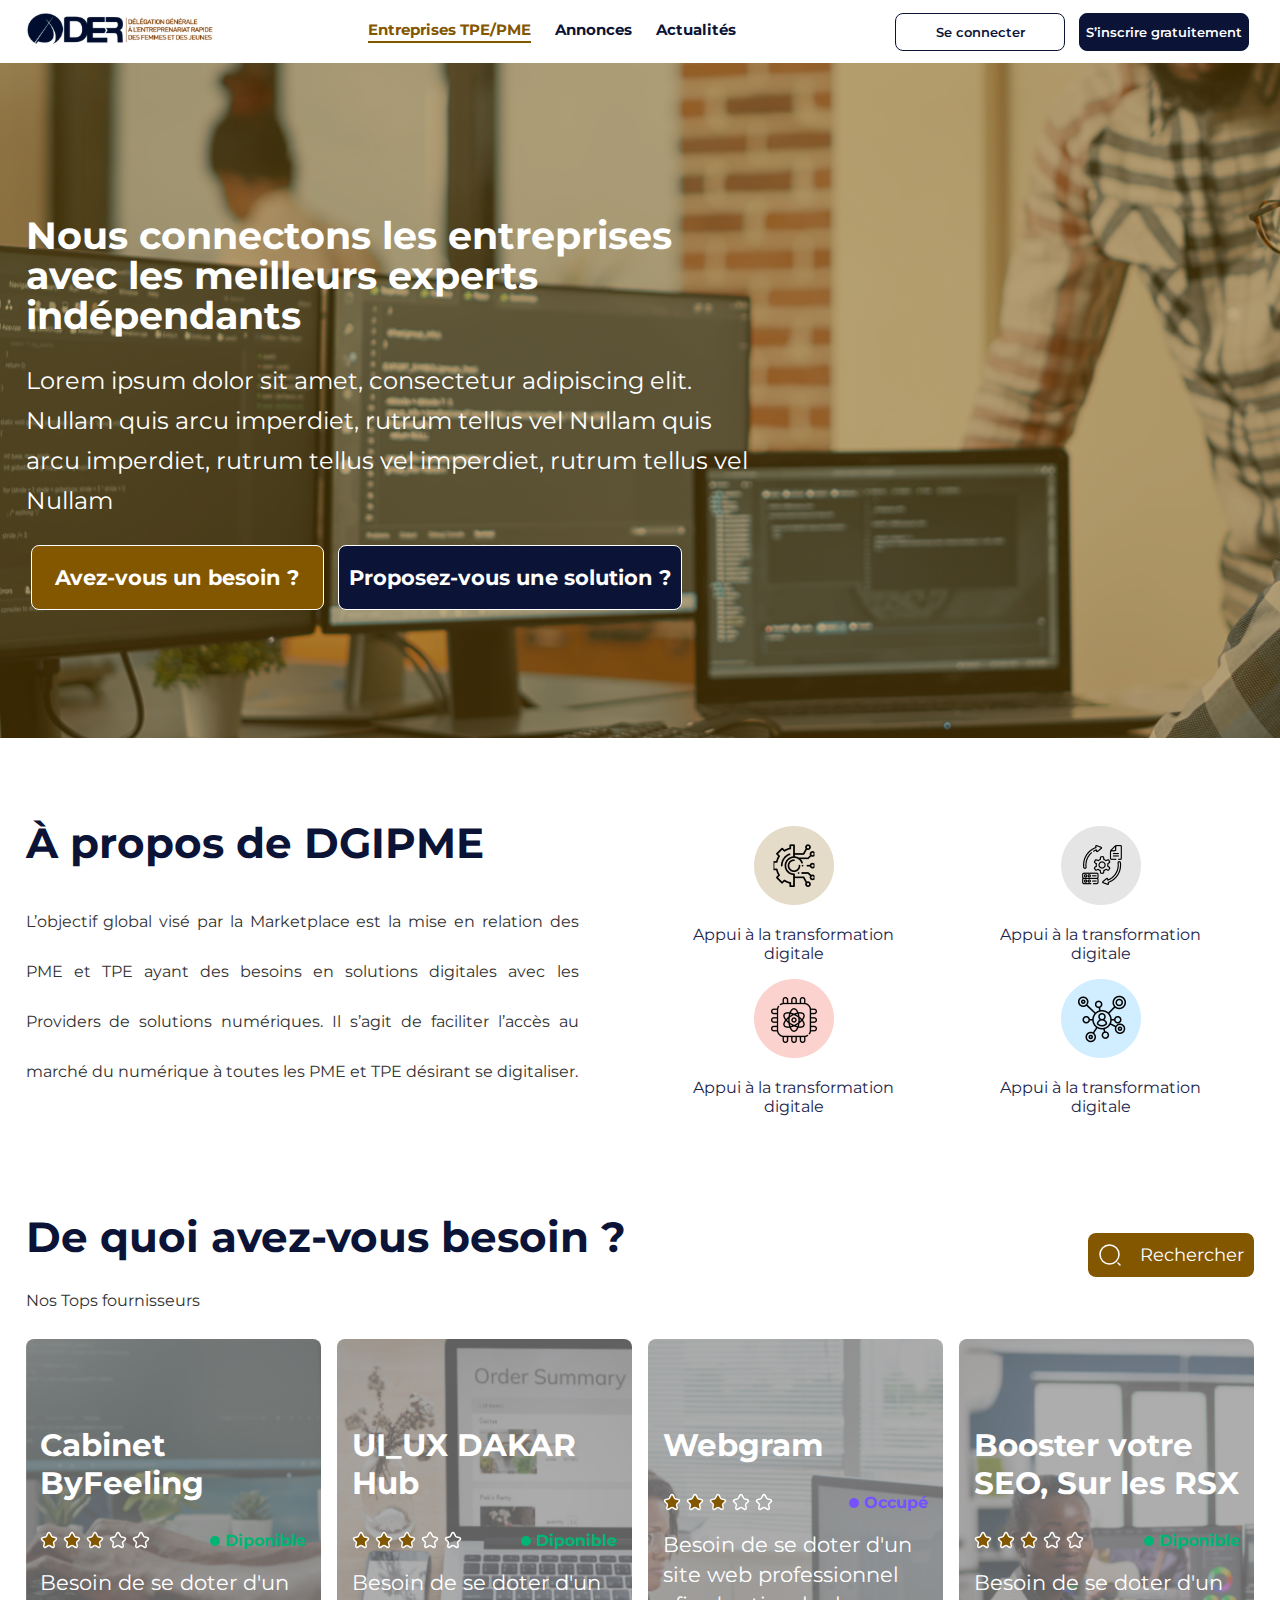
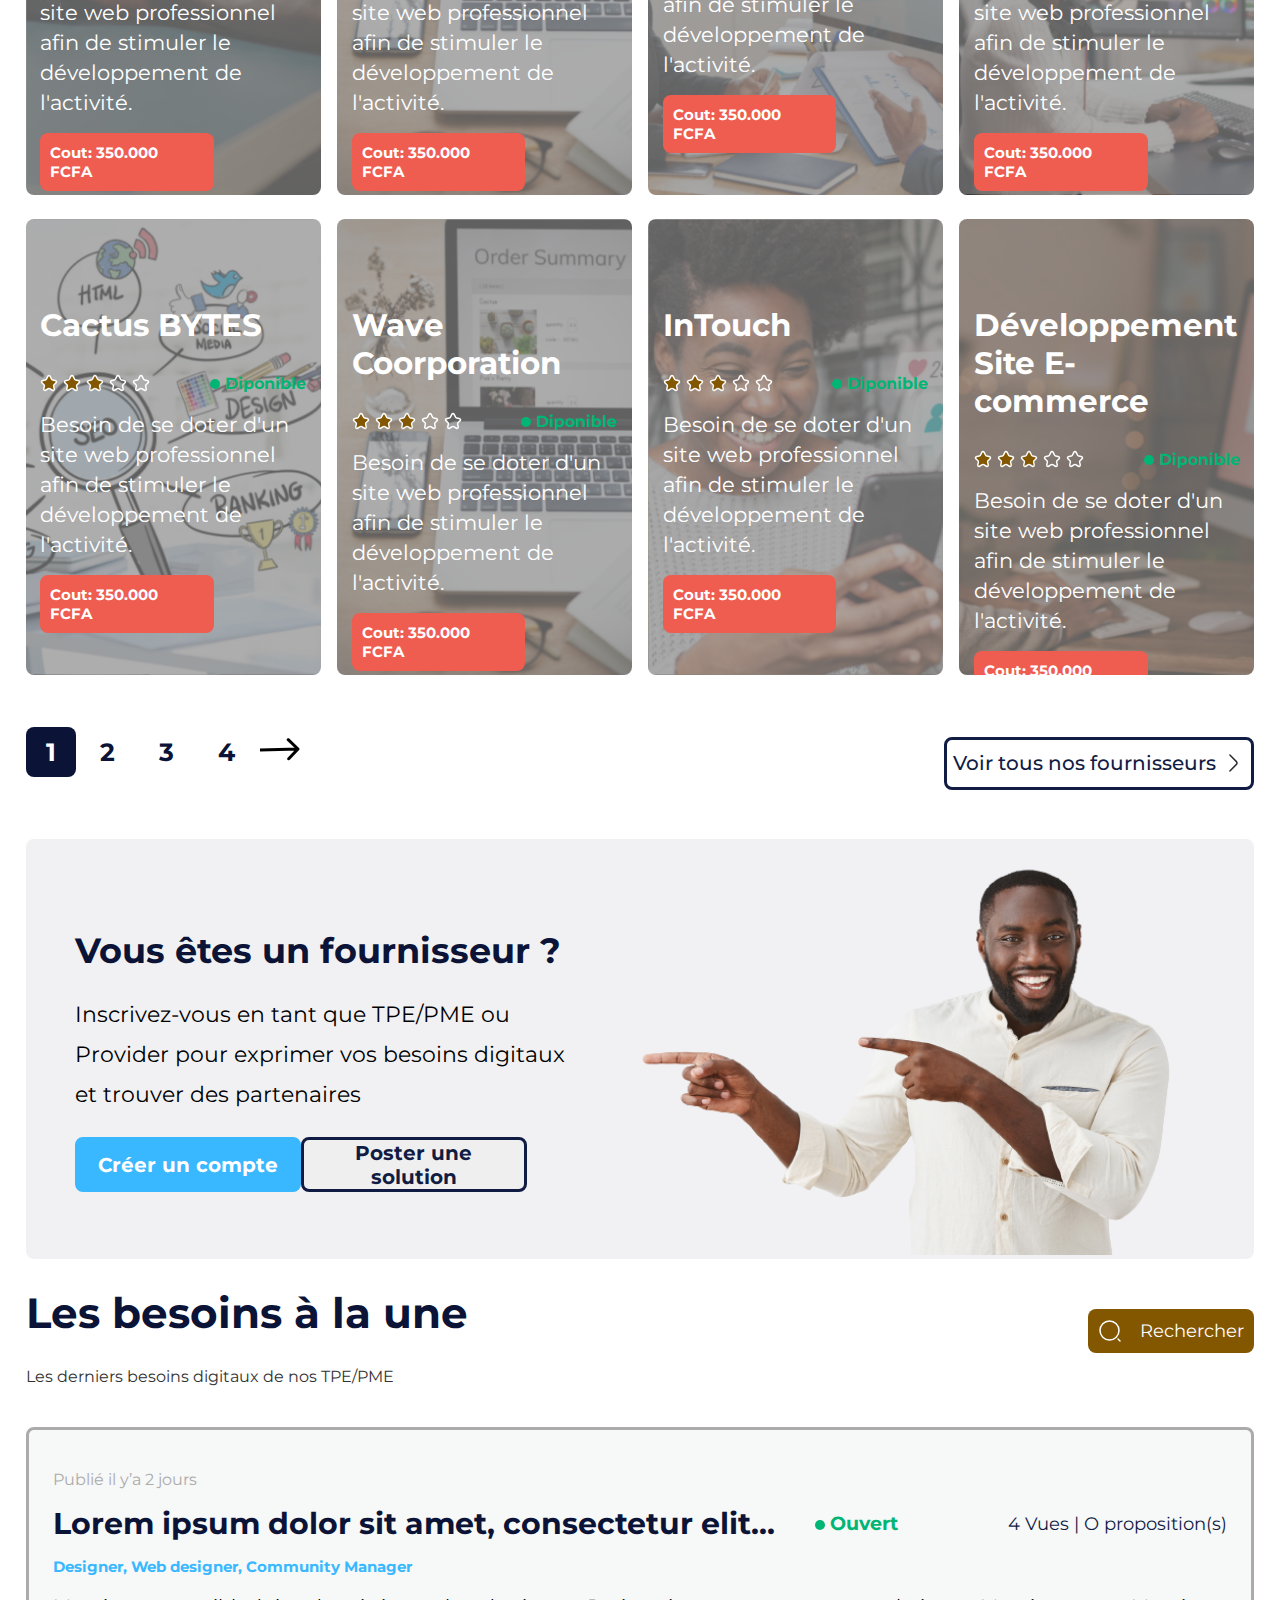
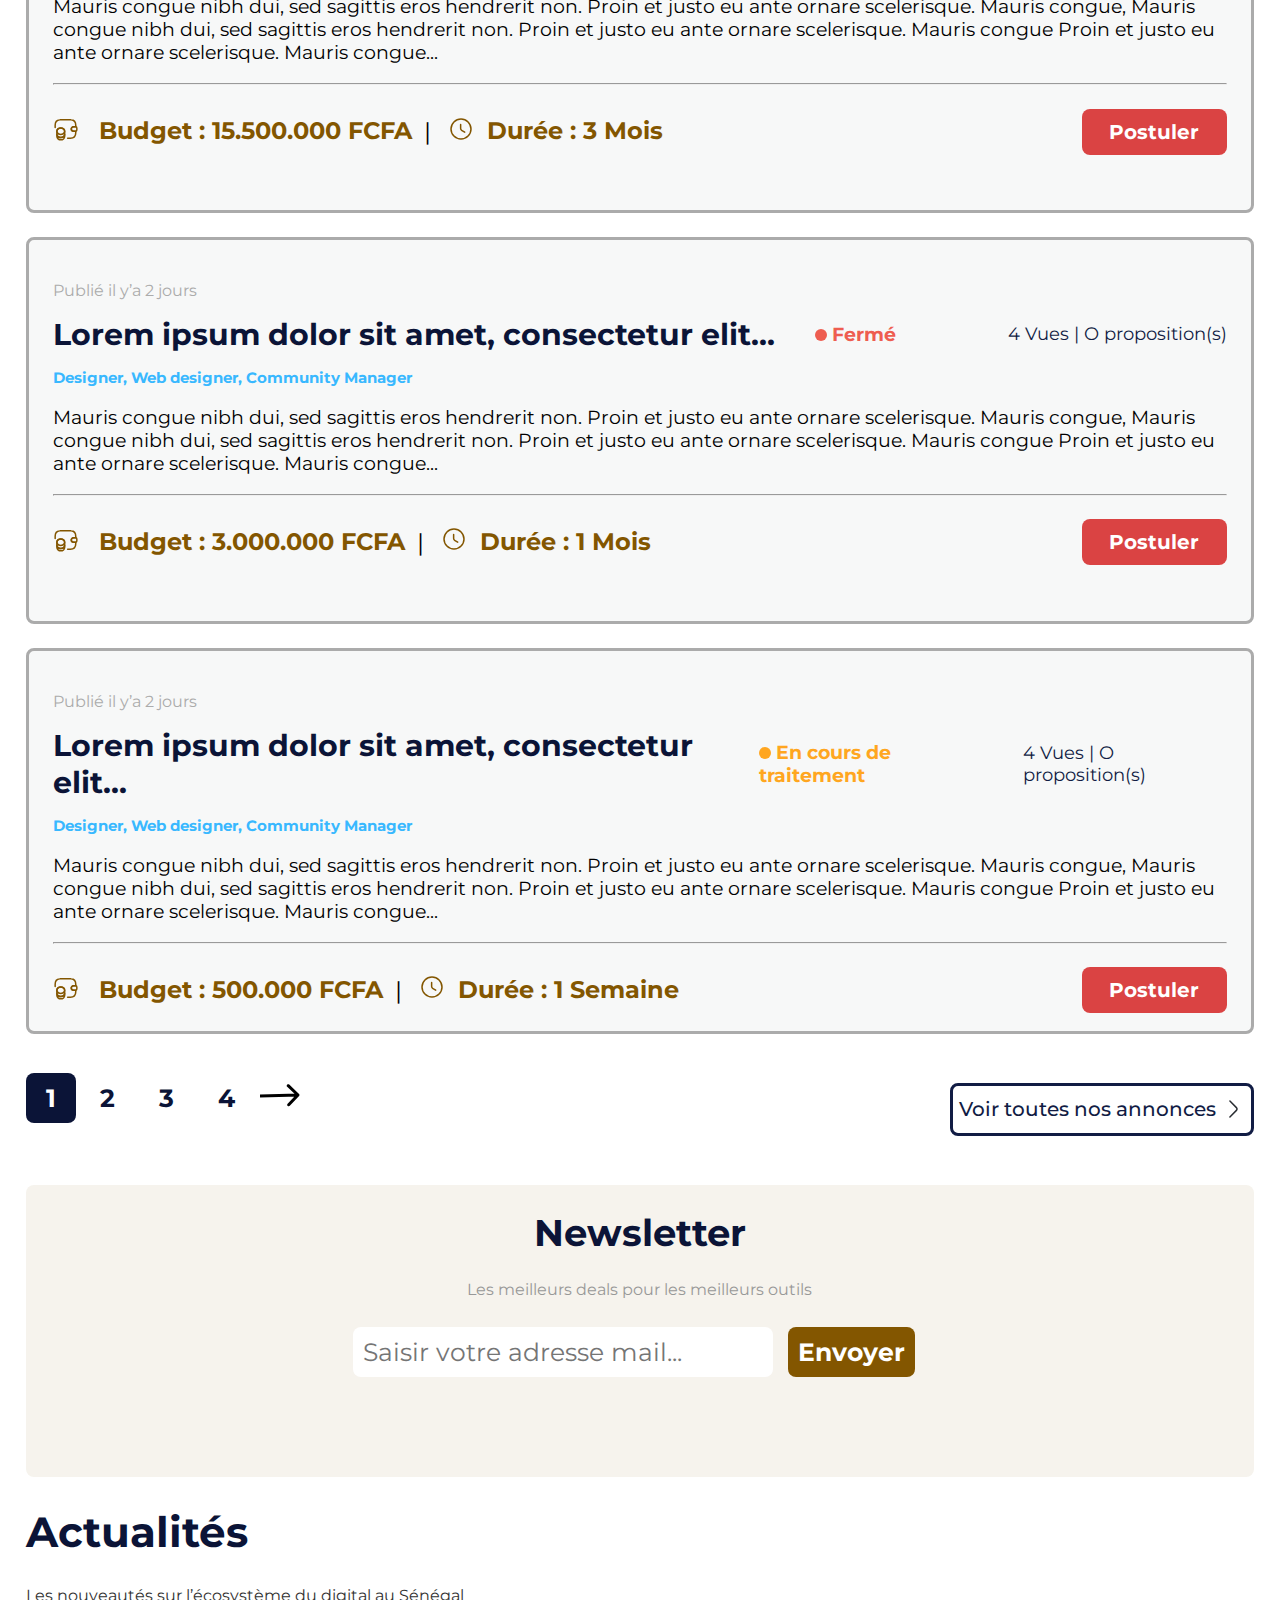
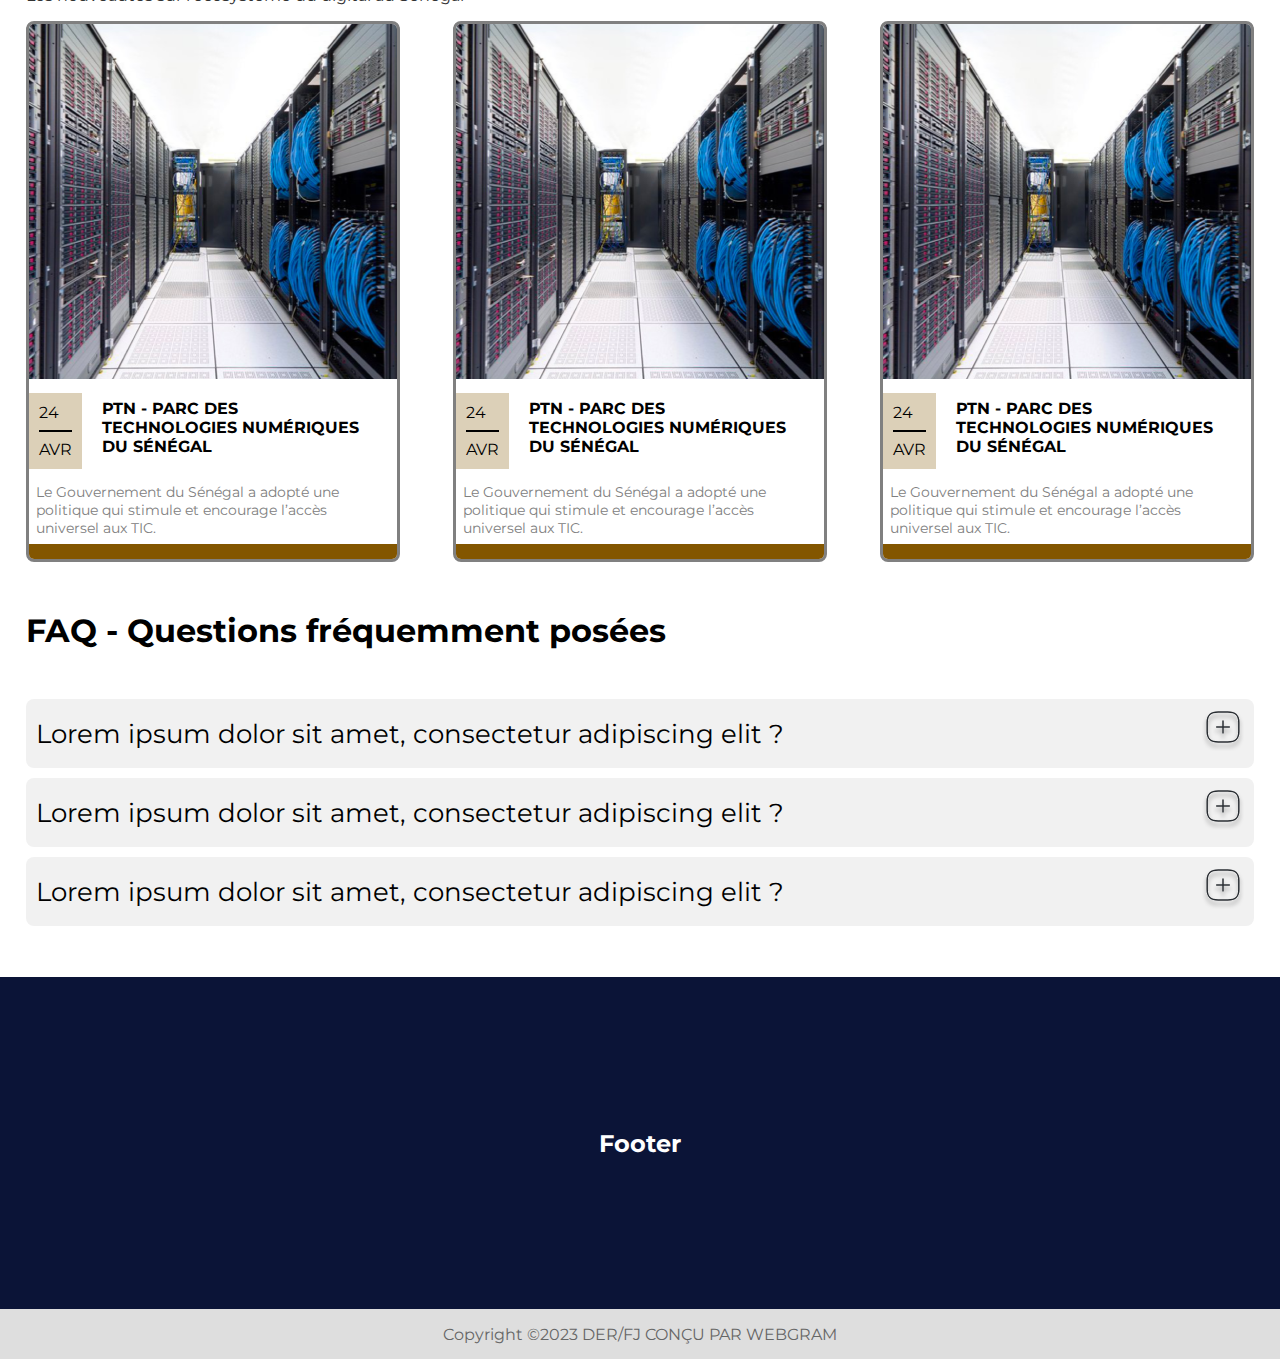
==== commit e48c4768: "final web" ====
--- a/index.html
+++ b/index.html
@@ -5,6 +5,8 @@
     <meta name="viewport" content="width=device-width, initial-scale=1.0">
     <link rel="stylesheet" href="css/style.css">
     <script src="js/main.js"></script>
+    <script src="https://code.jquery.com/jquery-3.6.0.min.js"></script>
+
     <title>DGIPME</title>
 </head>
 <body>
@@ -112,7 +114,7 @@
 
             <div class="card-top-fournisseur">
 
-                <div class="card-fourniseur cardnumero1">
+                <div  class="card-fourniseur cardnumero1">
                         <div class="voter-et-detaille">
                             <a href="" class="votez"> Votez</a>
                             <a href="presentationdufournisseur.html" class="voir-détail">Voir détail</a>
@@ -486,8 +488,8 @@
                     <p> Inscrivez-vous en tant que TPE/PME ou Provider pour exprimer vos besoins digitaux et trouver des partenaires</p>
                     
                     <div class="deux-button-interne"> 
-                        <button class="deux--interne butoon1">Créer un compte</button>
-                        <button class="deux--interne butoon2">Poster une solution</button>
+                      <a href="#">  <button class="deux--interne butoon1">Créer un compte</button></a> 
+                       <a href="#"><button class="deux--interne butoon2">Poster une solution</button> </a> 
                     
                     </div>
                 </div>
@@ -894,5 +896,8 @@
         item.classList.toggle('active');
     });
 });
+
+
+
 </script>
 </html>--- a/css/style.css
+++ b/css/style.css
@@ -29,6 +29,13 @@
   font-size: 15px;
   font-weight: bold;
   color: #0B1437;
+}
+
+nav.menu-header .menu-titre a:hover {
+  color: #835600 !important;
+  border-bottom: 2px solid #835600;
+  padding-bottom: 2px;
+  display: inline-block;
 }
 
 nav.menu-header .menu-titre .active-link {
@@ -111,6 +118,10 @@
   margin: 0px 5px;
 }
 
+.image-header .text-interieur-image .button-image1:hover {
+  background: #0B1437;
+}
+
 .image-header .text-interieur-image .button-image2 {
   height: 65px;
   background: #0B1437;
@@ -121,6 +132,10 @@
   font-size: 21px;
   font-weight: bold;
   margin: 0px 5px;
+}
+
+.image-header .text-interieur-image .button-image2:hover {
+  background: #835600;
 }
 
 .section-aprop {
@@ -220,6 +235,10 @@
   width: 146px;
 }
 
+.quoi-avez-vous-besoin .button-texte-recherche a.button-recherche:hover {
+  background: #342200;
+}
+
 .quoi-avez-vous-besoin .card-top-fournisseur {
   display: -webkit-box;
   display: -ms-flexbox;
@@ -229,6 +248,7 @@
           justify-content: space-between;
   -ms-flex-wrap: wrap;
       flex-wrap: wrap;
+  overflow: hidden;
 }
 
 .quoi-avez-vous-besoin .card-top-fournisseur .card-fourniseur {
@@ -248,6 +268,13 @@
   -webkit-box-pack: justify;
       -ms-flex-pack: justify;
           justify-content: space-between;
+  opacity: 0;
+  z-index: 9;
+}
+
+.quoi-avez-vous-besoin .card-top-fournisseur .card-fourniseur .voter-et-detaille:hover {
+  opacity: 1;
+  z-index: 9999999999999999999;
 }
 
 .quoi-avez-vous-besoin .card-top-fournisseur .card-fourniseur .voter-et-detaille a {
@@ -264,6 +291,17 @@
 
 .quoi-avez-vous-besoin .card-top-fournisseur .card-fourniseur .voter-et-detaille .voir-détail {
   background: #835600;
+}
+
+.quoi-avez-vous-besoin .card-top-fournisseur .card-fourniseur .voter-et-detaille::after {
+  content: '';
+  position: absolute;
+  height: 100%;
+  width: 100%;
+  background: red;
+  opacity: 0;
+  top: 0;
+  z-index: -1;
 }
 
 .quoi-avez-vous-besoin .card-top-fournisseur .card-fourniseur h1 {
@@ -317,48 +355,128 @@
   background: url(/images/top-fournisseurs/1.png);
   background-repeat: no-repeat;
   background-size: cover;
+  -webkit-transition: -webkit-transform 0.3s ease;
+  transition: -webkit-transform 0.3s ease;
+  transition: transform 0.3s ease;
+  transition: transform 0.3s ease, -webkit-transform 0.3s ease;
+  overflow: hidden;
+}
+
+.quoi-avez-vous-besoin .card-top-fournisseur .cardnumero1:hover {
+  -webkit-transform: scale(1.02);
+          transform: scale(1.02);
 }
 
 .quoi-avez-vous-besoin .card-top-fournisseur .cardnumero2 {
   background: url(/images/top-fournisseurs/2.png);
   background-repeat: no-repeat;
   background-size: cover;
+  -webkit-transition: -webkit-transform 0.3s ease;
+  transition: -webkit-transform 0.3s ease;
+  transition: transform 0.3s ease;
+  transition: transform 0.3s ease, -webkit-transform 0.3s ease;
+  overflow: hidden;
+}
+
+.quoi-avez-vous-besoin .card-top-fournisseur .cardnumero2:hover {
+  -webkit-transform: scale(1.02);
+          transform: scale(1.02);
 }
 
 .quoi-avez-vous-besoin .card-top-fournisseur .cardnumero3 {
   background: url(/images/top-fournisseurs/3.png);
   background-repeat: no-repeat;
   background-size: cover;
+  -webkit-transition: -webkit-transform 0.3s ease;
+  transition: -webkit-transform 0.3s ease;
+  transition: transform 0.3s ease;
+  transition: transform 0.3s ease, -webkit-transform 0.3s ease;
+  overflow: hidden;
+}
+
+.quoi-avez-vous-besoin .card-top-fournisseur .cardnumero3:hover {
+  -webkit-transform: scale(1.02);
+          transform: scale(1.02);
 }
 
 .quoi-avez-vous-besoin .card-top-fournisseur .cardnumero4 {
   background: url(/images/top-fournisseurs/4.png);
   background-repeat: no-repeat;
   background-size: cover;
+  -webkit-transition: -webkit-transform 0.3s ease;
+  transition: -webkit-transform 0.3s ease;
+  transition: transform 0.3s ease;
+  transition: transform 0.3s ease, -webkit-transform 0.3s ease;
+  overflow: hidden;
+}
+
+.quoi-avez-vous-besoin .card-top-fournisseur .cardnumero4:hover {
+  -webkit-transform: scale(1.02);
+          transform: scale(1.02);
 }
 
 .quoi-avez-vous-besoin .card-top-fournisseur .cardnumero5 {
   background: url(/images/top-fournisseurs/5.png);
   background-repeat: no-repeat;
   background-size: cover;
+  -webkit-transition: -webkit-transform 0.3s ease;
+  transition: -webkit-transform 0.3s ease;
+  transition: transform 0.3s ease;
+  transition: transform 0.3s ease, -webkit-transform 0.3s ease;
+  overflow: hidden;
+}
+
+.quoi-avez-vous-besoin .card-top-fournisseur .cardnumero5:hover {
+  -webkit-transform: scale(1.02);
+          transform: scale(1.02);
 }
 
 .quoi-avez-vous-besoin .card-top-fournisseur .cardnumero6 {
   background: url(/images/top-fournisseurs/6.png);
   background-repeat: no-repeat;
   background-size: cover;
+  -webkit-transition: -webkit-transform 0.3s ease;
+  transition: -webkit-transform 0.3s ease;
+  transition: transform 0.3s ease;
+  transition: transform 0.3s ease, -webkit-transform 0.3s ease;
+  overflow: hidden;
+}
+
+.quoi-avez-vous-besoin .card-top-fournisseur .cardnumero6:hover {
+  -webkit-transform: scale(1.02);
+          transform: scale(1.02);
 }
 
 .quoi-avez-vous-besoin .card-top-fournisseur .cardnumero7 {
   background: url(/images/top-fournisseurs/7.png);
   background-repeat: no-repeat;
   background-size: cover;
+  -webkit-transition: -webkit-transform 0.3s ease;
+  transition: -webkit-transform 0.3s ease;
+  transition: transform 0.3s ease;
+  transition: transform 0.3s ease, -webkit-transform 0.3s ease;
+  overflow: hidden;
+}
+
+.quoi-avez-vous-besoin .card-top-fournisseur .cardnumero7:hover {
+  -webkit-transform: scale(1.02);
+          transform: scale(1.02);
 }
 
 .quoi-avez-vous-besoin .card-top-fournisseur .cardnumero8 {
   background: url(/images/top-fournisseurs/8.png);
   background-repeat: no-repeat;
   background-size: cover;
+  -webkit-transition: -webkit-transform 0.3s ease;
+  transition: -webkit-transform 0.3s ease;
+  transition: transform 0.3s ease;
+  transition: transform 0.3s ease, -webkit-transform 0.3s ease;
+  overflow: hidden;
+}
+
+.quoi-avez-vous-besoin .card-top-fournisseur .cardnumero8:hover {
+  -webkit-transform: scale(1.02);
+          transform: scale(1.02);
 }
 
 .quoi-avez-vous-besoin .pagination {
@@ -405,6 +523,11 @@
   margin: -5px auto;
 }
 
+.quoi-avez-vous-besoin .button-fournisseur a button:hover {
+  color: white;
+  background: #111C44;
+}
+
 .vous-este-fournisseur {
   width: 96%;
   margin: auto;
@@ -456,9 +579,20 @@
   color: #ffffff;
 }
 
+.vous-este-fournisseur .setion-gauche .butoon1:hover {
+  background: #ffffff !important;
+  border: solid #ffffff !important;
+  color: #39B8FF;
+}
+
 .vous-este-fournisseur .setion-gauche .butoon2 {
   color: #111C44;
   border: solid #111C44 !important;
+}
+
+.vous-este-fournisseur .setion-gauche .butoon2:hover {
+  background: #111C44 !important;
+  color: #ffffff;
 }
 
 .vous-este-fournisseur .setion-droit {
@@ -581,11 +715,15 @@
   border-radius: 8px;
 }
 
+.liste-cadre-box .budget-button button:hover {
+  background: #01B574;
+}
+
 .liste-cadre-box .budget-button button a {
-  color: white;
   text-decoration: none;
   font-size: 20px;
   font-weight: bold;
+  color: #ffffff;
 }
 
 .Newsletter {
@@ -637,6 +775,12 @@
   margin: 1%;
 }
 
+.Newsletter input[type="submit"]:hover {
+  color: #835600;
+  background: white;
+  border: solid #835600;
+}
+
 .actualite p {
   width: 100% !important;
 }
@@ -662,6 +806,7 @@
   border: solid gray;
   border-radius: 8px;
   width: 30%;
+  overflow: hidden;
 }
 
 .card-on-actu .image-box {
@@ -670,6 +815,16 @@
   background: url(/images/actu.png);
   background-repeat: no-repeat;
   background-size: cover;
+  background-position: center;
+  -webkit-transition: -webkit-transform 0.3s ease;
+  transition: -webkit-transform 0.3s ease;
+  transition: transform 0.3s ease;
+  transition: transform 0.3s ease, -webkit-transform 0.3s ease;
+}
+
+.card-on-actu .image-box:hover {
+  -webkit-transform: scale(1.1);
+          transform: scale(1.1);
 }
 
 .card-on-actu p {
@@ -744,6 +899,10 @@
       -ms-flex-align: center;
           align-items: center;
   font-size: 26px;
+}
+
+.accordion-header:hover {
+  color: #825600;
 }
 
 .accordion-content {
@@ -989,6 +1148,7 @@
   -webkit-box-pack: justify;
       -ms-flex-pack: justify;
           justify-content: space-between;
+  overflow: hidden;
 }
 
 .box-image-slide .box1-4 {
@@ -1009,18 +1169,58 @@
 
 .box-image-slide .cradr-1 {
   background: url(/images/detaille-projet/1.png);
+  background-position: center;
+  -webkit-transition: -webkit-transform 0.3s ease;
+  transition: -webkit-transform 0.3s ease;
+  transition: transform 0.3s ease;
+  transition: transform 0.3s ease, -webkit-transform 0.3s ease;
+}
+
+.box-image-slide .cradr-1:hover {
+  -webkit-transform: scale(1.03);
+          transform: scale(1.03);
 }
 
 .box-image-slide .cradr-2 {
   background: url(/images/detaille-projet/2.png);
+  background-position: center;
+  -webkit-transition: -webkit-transform 0.3s ease;
+  transition: -webkit-transform 0.3s ease;
+  transition: transform 0.3s ease;
+  transition: transform 0.3s ease, -webkit-transform 0.3s ease;
+}
+
+.box-image-slide .cradr-2:hover {
+  -webkit-transform: scale(1.03);
+          transform: scale(1.03);
 }
 
 .box-image-slide .cradr-3 {
   background: url(/images/detaille-projet/3.png);
+  background-position: center;
+  -webkit-transition: -webkit-transform 0.3s ease;
+  transition: -webkit-transform 0.3s ease;
+  transition: transform 0.3s ease;
+  transition: transform 0.3s ease, -webkit-transform 0.3s ease;
+}
+
+.box-image-slide .cradr-3:hover {
+  -webkit-transform: scale(1.03);
+          transform: scale(1.03);
 }
 
 .box-image-slide .cradr-4 {
   background: url(/images/detaille-projet/4.png);
+  background-position: center;
+  -webkit-transition: -webkit-transform 0.3s ease;
+  transition: -webkit-transform 0.3s ease;
+  transition: transform 0.3s ease;
+  transition: transform 0.3s ease, -webkit-transform 0.3s ease;
+}
+
+.box-image-slide .cradr-4:hover {
+  -webkit-transform: scale(1.03);
+          transform: scale(1.03);
 }
 
 .section-en-deux-presentation {
@@ -1168,6 +1368,7 @@
 input[type="submit"] {
   margin: 10px auto;
   background: #835600;
+  border: solid #835600;
   color: white;
   padding: 10px;
   font-size: 18px;
@@ -1176,6 +1377,12 @@
   font-weight: bold;
 }
 
+input[type="submit"]:hover {
+  color: #835600;
+  background: white;
+  border: solid #835600;
+}
+
 .texte-mot-de-passe {
   text-align: center;
 }
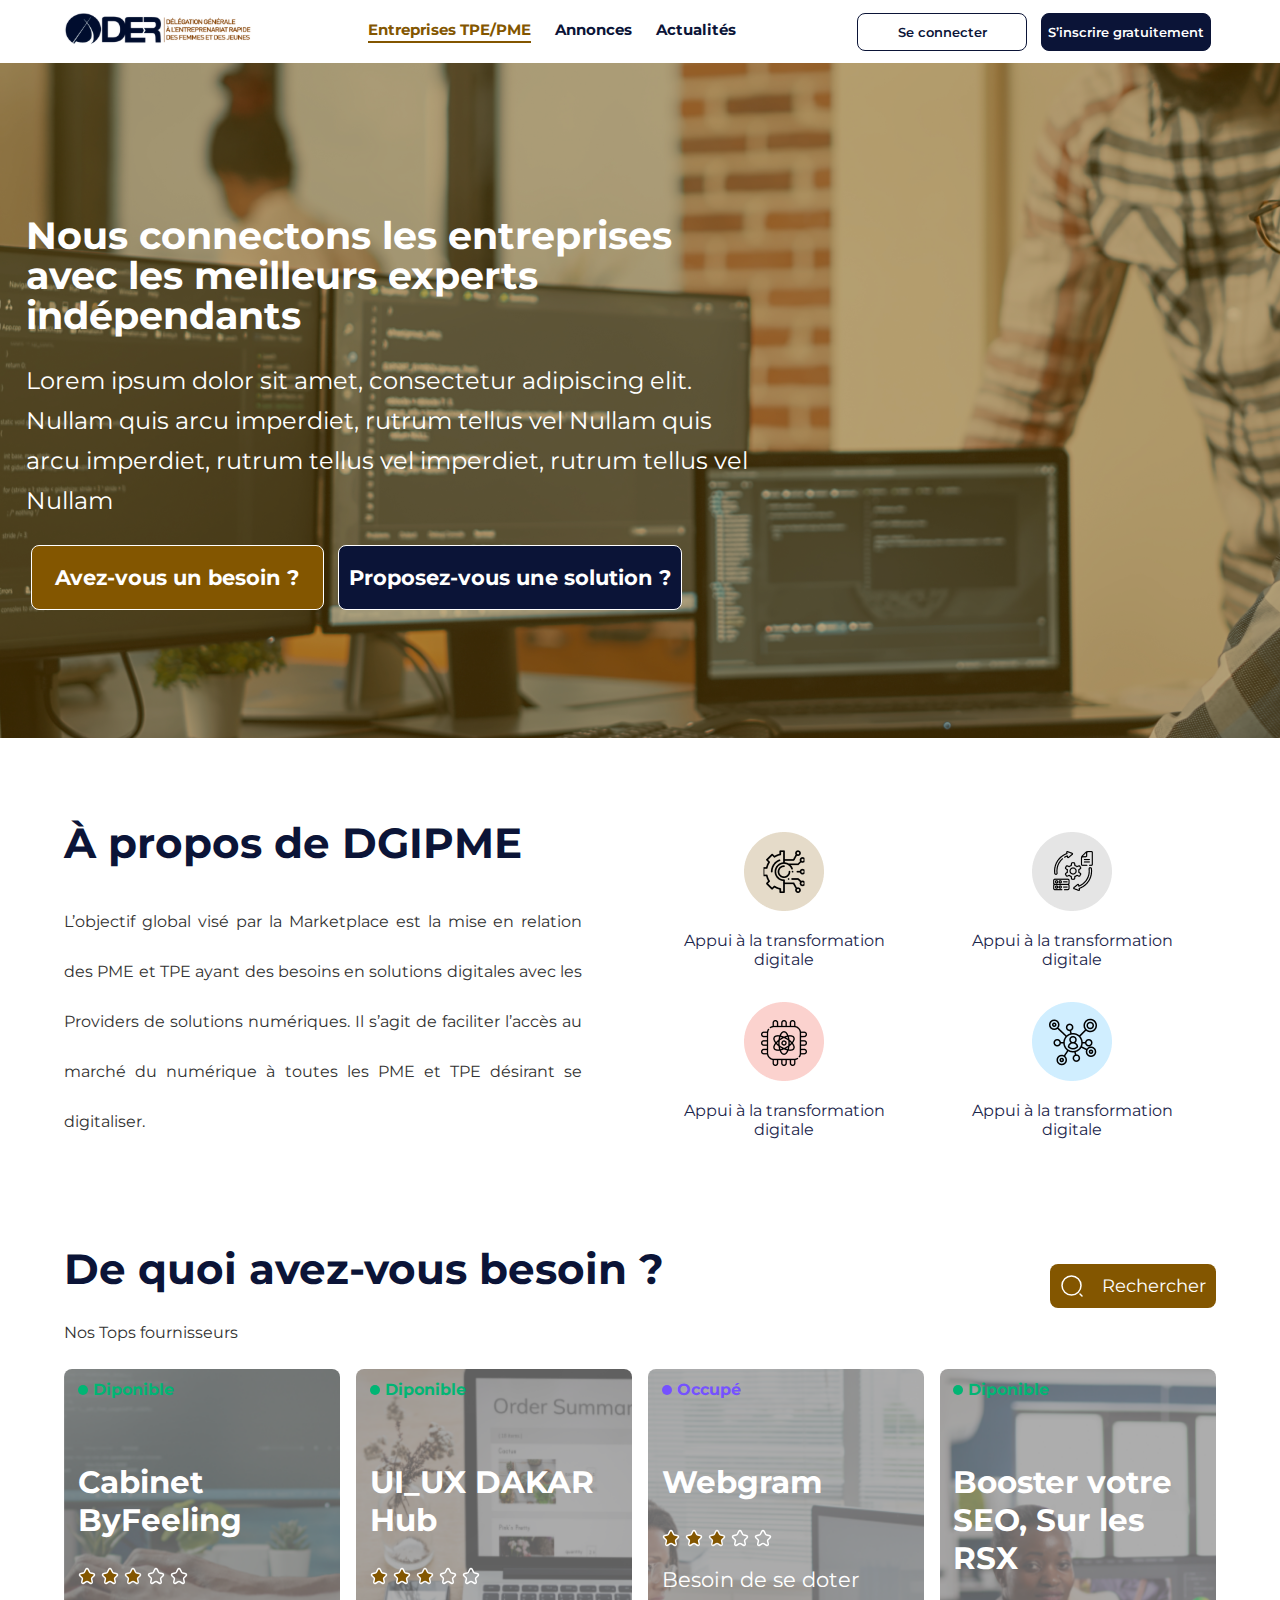
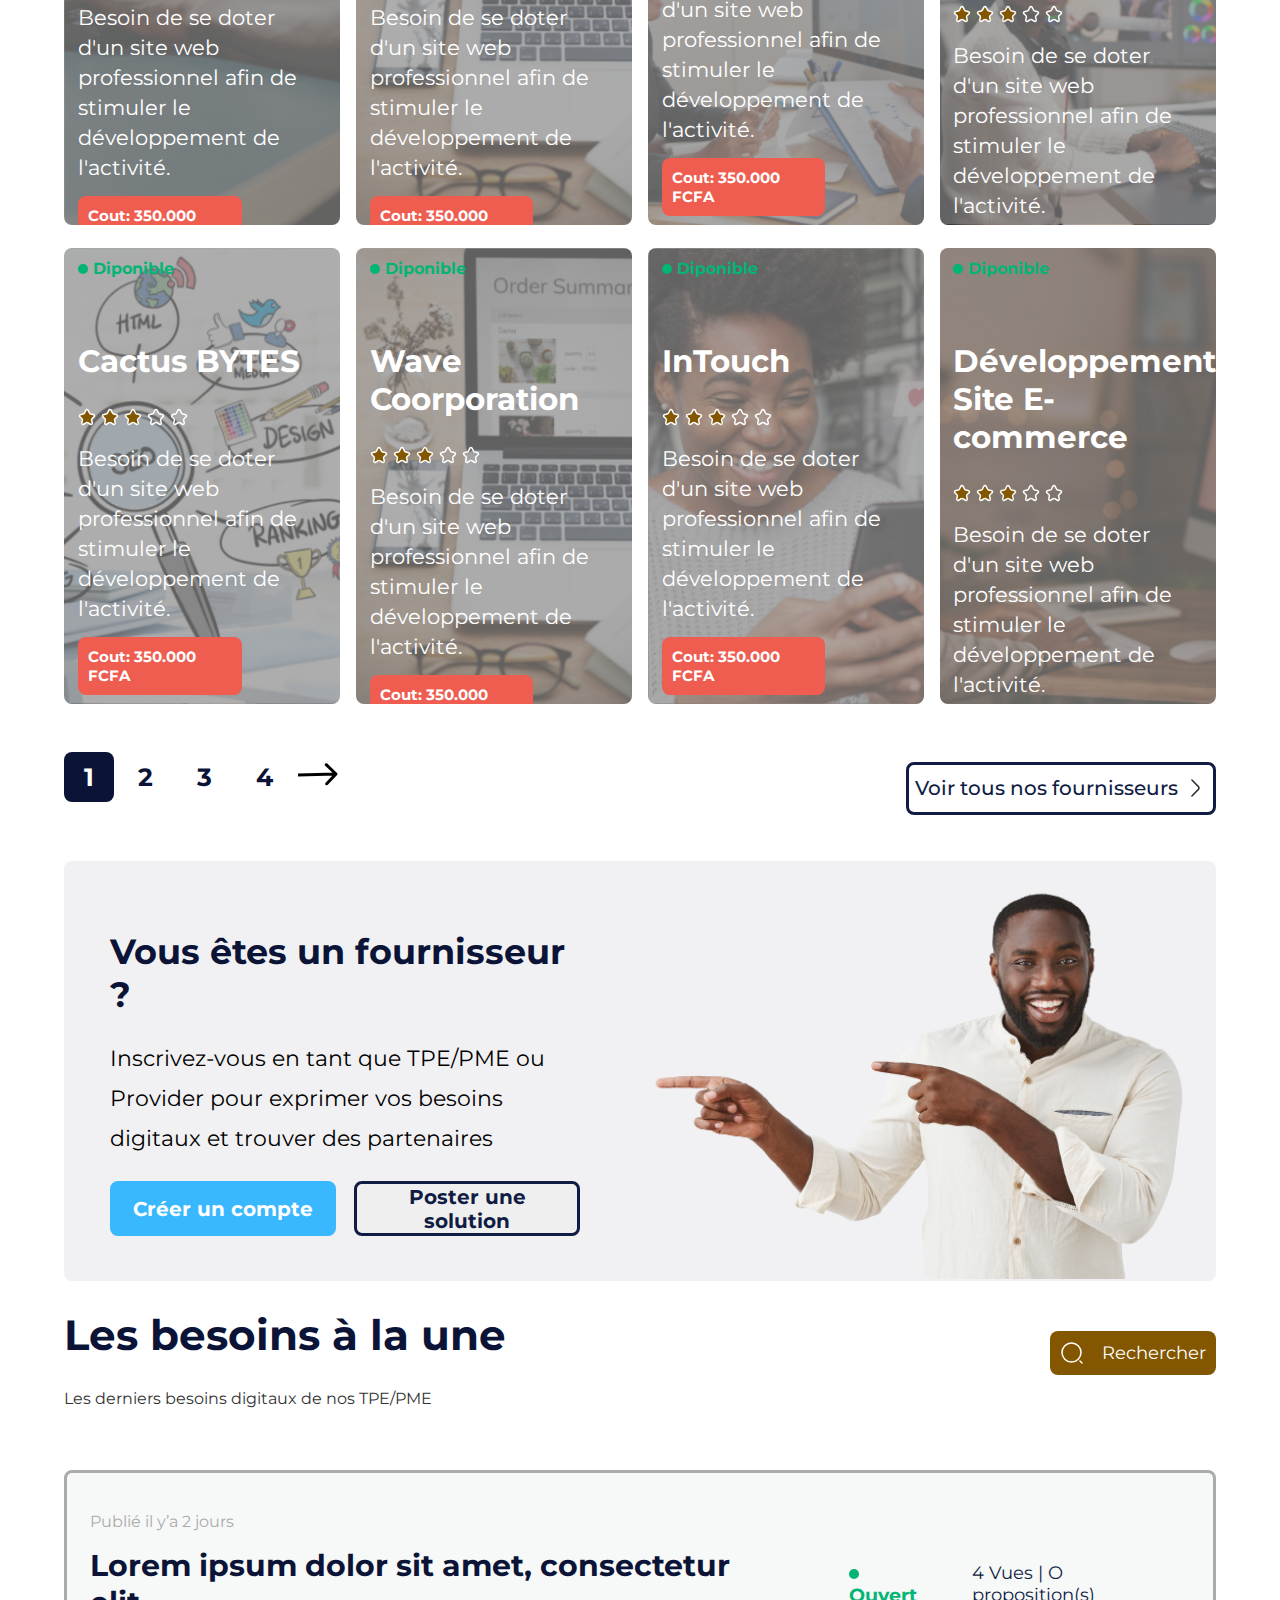
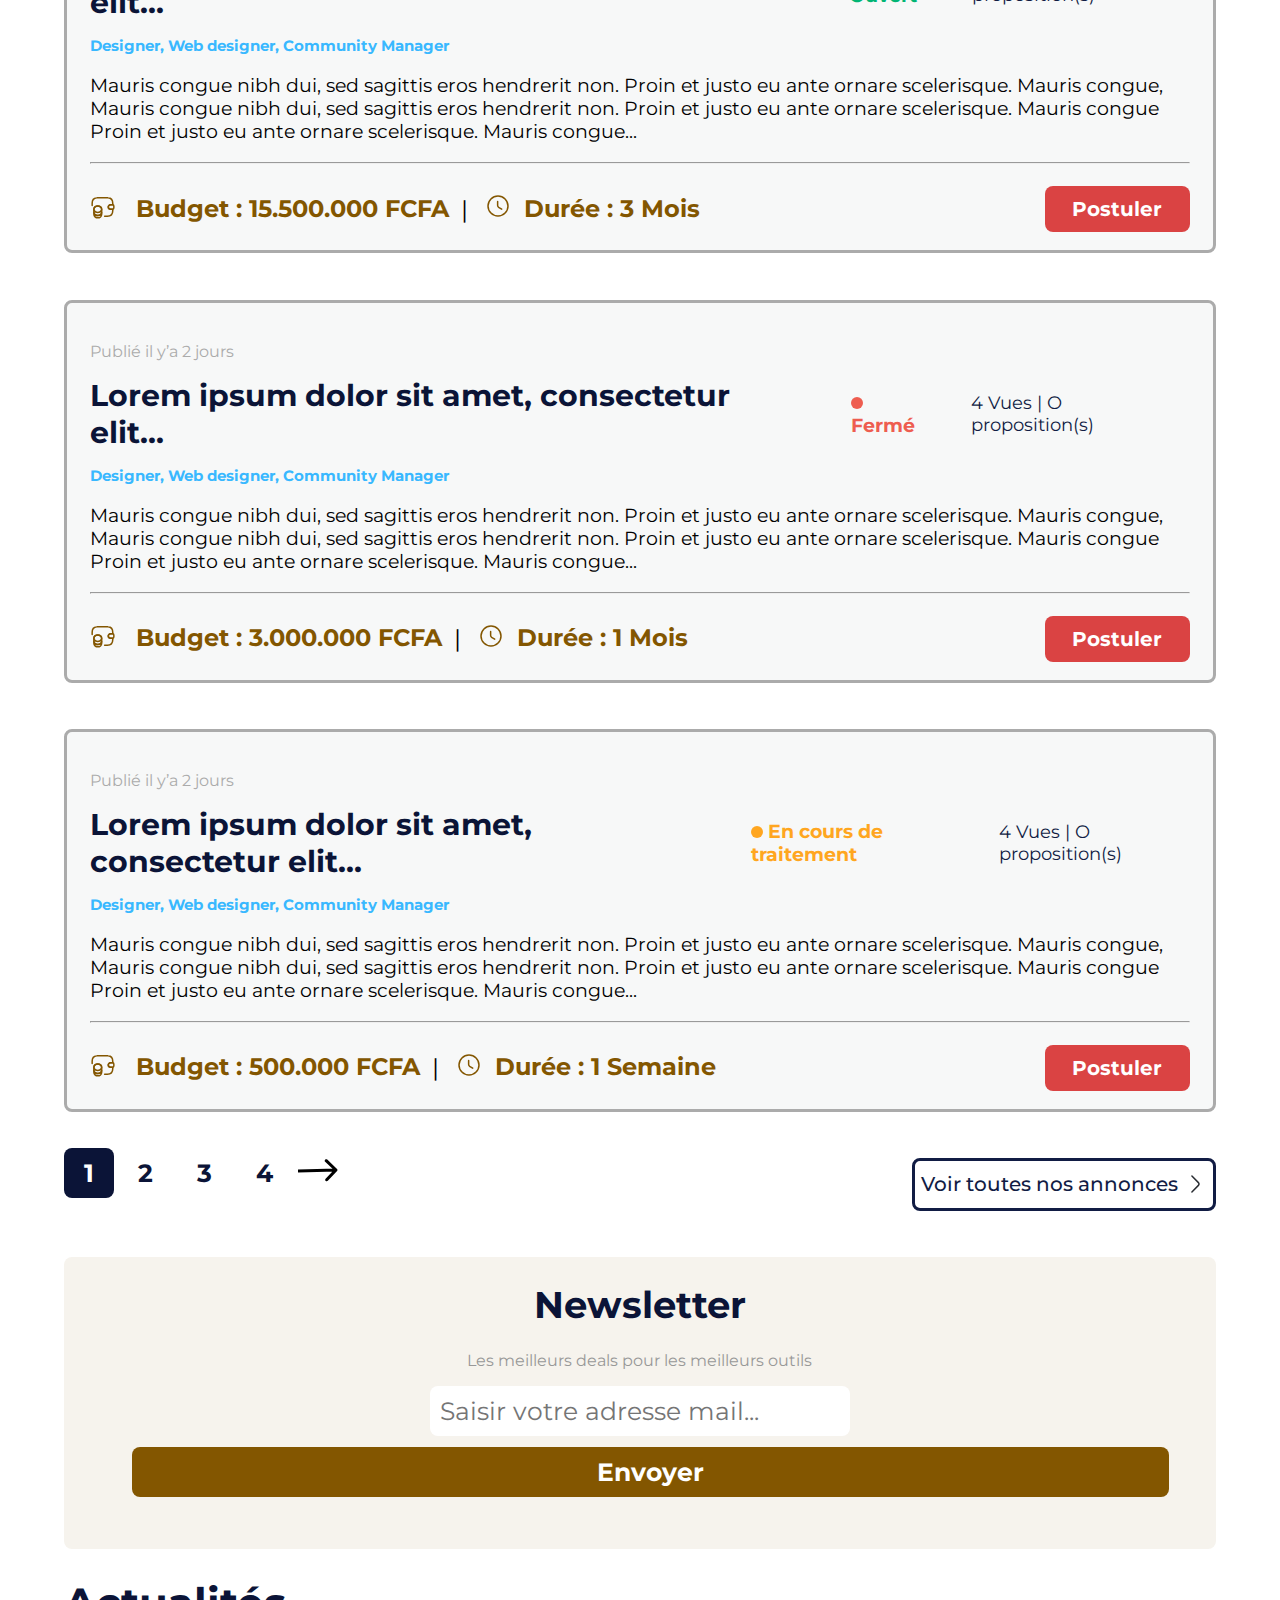
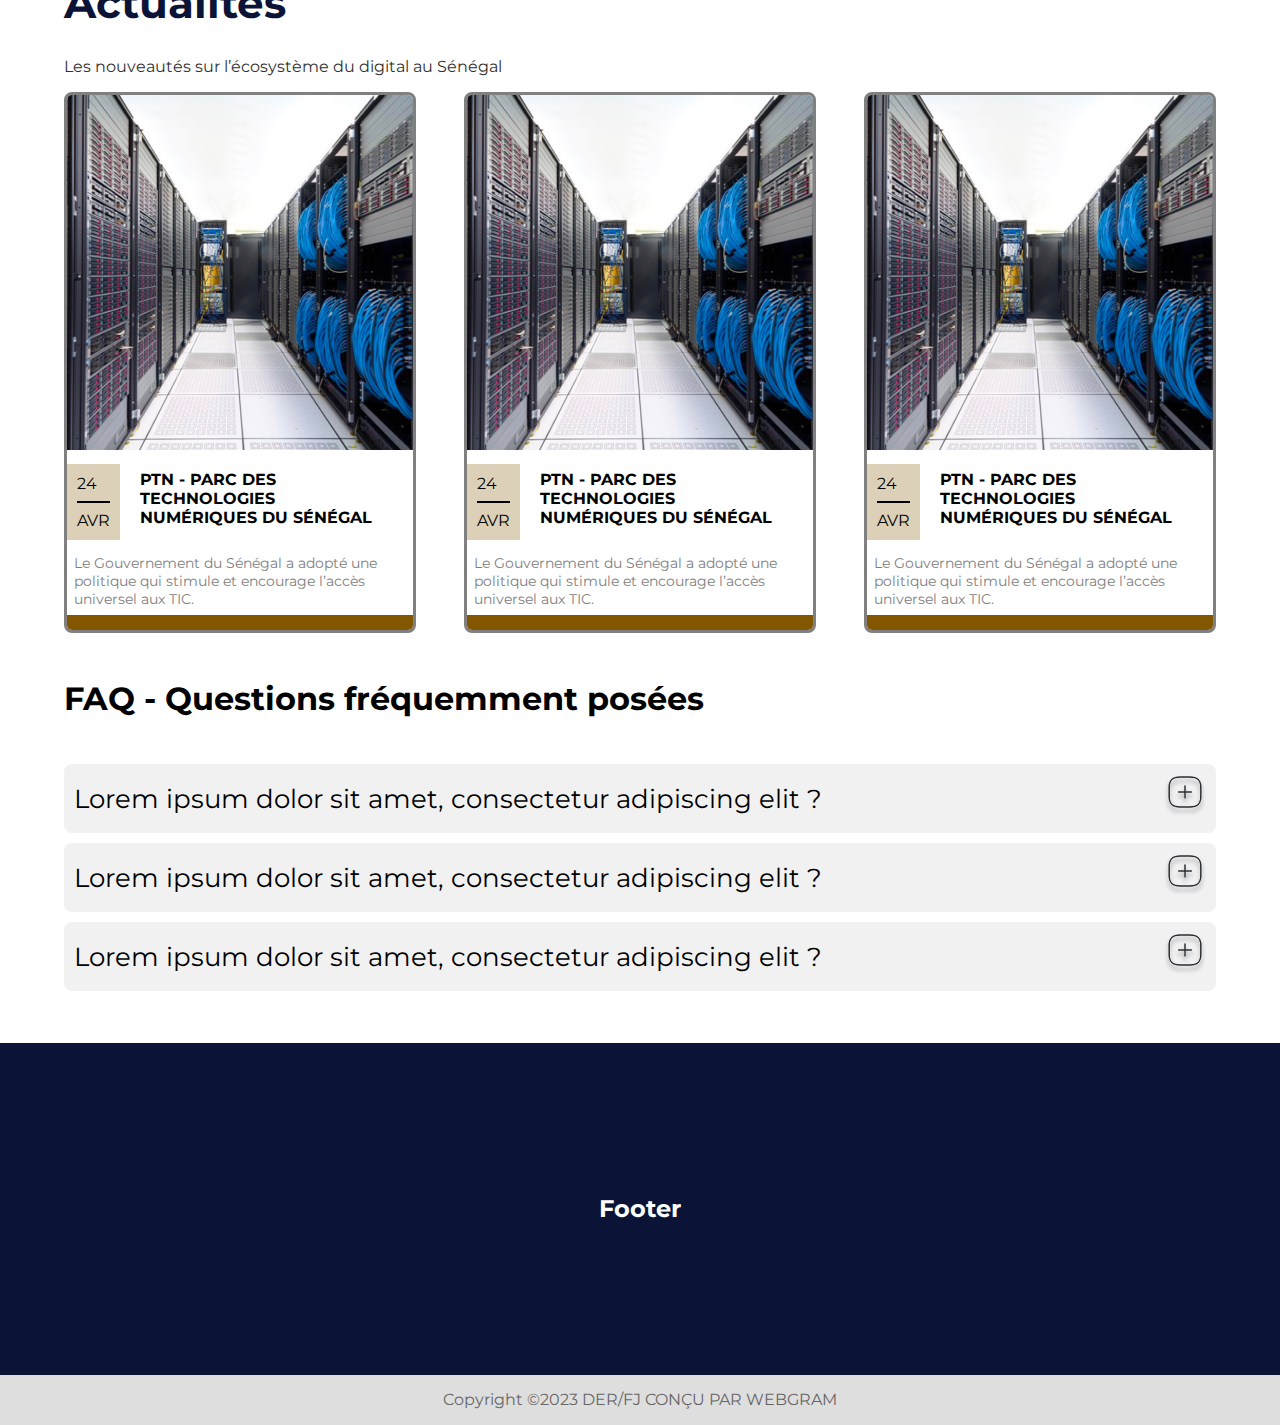
==== commit c631eb00: "desgin ok" ====
--- a/index.html
+++ b/index.html
@@ -4,13 +4,14 @@
     <meta charset="UTF-8">
     <meta name="viewport" content="width=device-width, initial-scale=1.0">
     <link rel="stylesheet" href="css/style.css">
+    
+    <script src="https://code.jquery.com/jquery-3.6.0.min.js"></script>
     <script src="js/main.js"></script>
-    <script src="https://code.jquery.com/jquery-3.6.0.min.js"></script>
 
     <title>DGIPME</title>
 </head>
 <body>
-   <!--Debu nav bar --> <nav class="menu-header"> 
+   <!--Debu nav bar web --> <nav class="menu-header"> 
        <div class="logo"> <a href="index.html">
         <svg width="188" height="34" viewBox="0 0 188 34" fill="none" xmlns="http://www.w3.org/2000/svg" xmlns:xlink="http://www.w3.org/1999/xlink">
         <rect width="188" height="34" fill="url(#pattern0)"/>
@@ -31,7 +32,20 @@
              <a href="connexion.html"><button class="button-menu-1">Se connecter</button></a>
              <a href=""> <button class="button-menu-2">S’inscrire gratuitement</button></a>
         </div>
-    </nav> <!--Fin nav bar -->
+        <div class="menu-burger"> 
+            <svg xmlns="http://www.w3.org/2000/svg" height="1em" viewBox="0 0 448 512"><!--! Font Awesome Free 6.4.2 by @fontawesome - https://fontawesome.com License - https://fontawesome.com/license (Commercial License) Copyright 2023 Fonticons, Inc. --><path d="M0 96C0 78.3 14.3 64 32 64H416c17.7 0 32 14.3 32 32s-14.3 32-32 32H32C14.3 128 0 113.7 0 96zM0 256c0-17.7 14.3-32 32-32H416c17.7 0 32 14.3 32 32s-14.3 32-32 32H32c-17.7 0-32-14.3-32-32zM448 416c0 17.7-14.3 32-32 32H32c-17.7 0-32-14.3-32-32s14.3-32 32-32H416c17.7 0 32 14.3 32 32z"/></svg>
+            
+        </div>
+
+        
+    </nav> 
+
+    
+    <!--Fin nav bar  web-->
+
+  
+
+    
     <!--Debu Image Home  -->
    <div class="image-header">
     <div class="text-interieur-image">
@@ -115,6 +129,13 @@
             <div class="card-top-fournisseur">
 
                 <div  class="card-fourniseur cardnumero1">
+                         <div class="info-disponible">
+                            <svg width="10" height="10" viewBox="0 0 10 10" fill="none" xmlns="http://www.w3.org/2000/svg">
+                                <circle cx="5" cy="5" r="5" fill="#01B574"/>
+                                </svg>
+                               Diponible
+
+                         </div>
                         <div class="voter-et-detaille">
                             <a href="" class="votez"> Votez</a>
                             <a href="presentationdufournisseur.html" class="voir-détail">Voir détail</a>
@@ -135,11 +156,7 @@
                                     <path d="M10.2976 2.63248L11.6176 5.27248C11.7976 5.63998 12.2776 5.99248 12.6826 6.05998L15.0751 6.45748C16.6051 6.71248 16.9651 7.82248 15.8626 8.91748L14.0026 10.7775C13.6876 11.0925 13.5151 11.7 13.6126 12.135L14.1451 14.4375C14.5651 16.26 13.5976 16.965 11.9851 16.0125L9.74255 14.685C9.33755 14.445 8.67005 14.445 8.25755 14.685L6.01505 16.0125C4.41005 16.965 3.43505 16.2525 3.85505 14.4375L4.38755 12.135C4.48505 11.7 4.31255 11.0925 3.99755 10.7775L2.13755 8.91748C1.04255 7.82248 1.39505 6.71248 2.92505 6.45748L5.31755 6.05998C5.71505 5.99248 6.19505 5.63998 6.37505 5.27248L7.69505 2.63248C8.41505 1.19998 9.58505 1.19998 10.2976 2.63248Z" fill="#835600" stroke="white" stroke-width="1.5" stroke-linecap="round" stroke-linejoin="round"/>
                                     </svg>
                                      </div>
-                                <div class="dipoble-vert">
-                                    <svg width="10" height="10" viewBox="0 0 10 10" fill="none" xmlns="http://www.w3.org/2000/svg">
-                                    <circle cx="5" cy="5" r="5" fill="#01B574"/>
-                                    </svg>
-                                   Diponible</div>
+                               
                             </div>
 
                             <p class="text-body">
@@ -156,6 +173,13 @@
                 </div>
 
                 <div class="card-fourniseur cardnumero2">
+                    <div class="info-disponible">
+                        <svg width="10" height="10" viewBox="0 0 10 10" fill="none" xmlns="http://www.w3.org/2000/svg">
+                            <circle cx="5" cy="5" r="5" fill="#01B574"/>
+                            </svg>
+                           Diponible
+
+                     </div>
                     <div class="voter-et-detaille">
                         <a href="" class="votez"> Votez</a>
                         <a href="presentationdufournisseur.html" class="voir-détail">Voir détail</a>
@@ -177,11 +201,7 @@
                                 <path d="M10.2976 2.63248L11.6176 5.27248C11.7976 5.63998 12.2776 5.99248 12.6826 6.05998L15.0751 6.45748C16.6051 6.71248 16.9651 7.82248 15.8626 8.91748L14.0026 10.7775C13.6876 11.0925 13.5151 11.7 13.6126 12.135L14.1451 14.4375C14.5651 16.26 13.5976 16.965 11.9851 16.0125L9.74255 14.685C9.33755 14.445 8.67005 14.445 8.25755 14.685L6.01505 16.0125C4.41005 16.965 3.43505 16.2525 3.85505 14.4375L4.38755 12.135C4.48505 11.7 4.31255 11.0925 3.99755 10.7775L2.13755 8.91748C1.04255 7.82248 1.39505 6.71248 2.92505 6.45748L5.31755 6.05998C5.71505 5.99248 6.19505 5.63998 6.37505 5.27248L7.69505 2.63248C8.41505 1.19998 9.58505 1.19998 10.2976 2.63248Z" fill="#835600" stroke="white" stroke-width="1.5" stroke-linecap="round" stroke-linejoin="round"/>
                                 </svg>
                                  </div>
-                            <div class="dipoble-vert">
-                                <svg width="10" height="10" viewBox="0 0 10 10" fill="none" xmlns="http://www.w3.org/2000/svg">
-                                <circle cx="5" cy="5" r="5" fill="#01B574"/>
-                                </svg>
-                               Diponible</div>
+                           
                         </div>
 
                         <p class="text-body">
@@ -198,6 +218,14 @@
                 </div>
 
                 <div class="card-fourniseur cardnumero3">
+                    <div class="info-disponible dipoble-vert Occupe">
+                                
+                        <svg width="10" height="10" viewBox="0 0 10 10" fill="none" xmlns="http://www.w3.org/2000/svg">
+                            <circle cx="5" cy="5" r="5" fill="#7551FF"/>
+                            </svg>
+                            
+                                                        Occupé</div>
+                   
                     <div class="voter-et-detaille">
                         <a href="" class="votez"> Votez</a>
                         <a href="presentationdufournisseur.html" class="voir-détail">Voir détail</a>
@@ -218,13 +246,7 @@
                                 <path d="M10.2976 2.63248L11.6176 5.27248C11.7976 5.63998 12.2776 5.99248 12.6826 6.05998L15.0751 6.45748C16.6051 6.71248 16.9651 7.82248 15.8626 8.91748L14.0026 10.7775C13.6876 11.0925 13.5151 11.7 13.6126 12.135L14.1451 14.4375C14.5651 16.26 13.5976 16.965 11.9851 16.0125L9.74255 14.685C9.33755 14.445 8.67005 14.445 8.25755 14.685L6.01505 16.0125C4.41005 16.965 3.43505 16.2525 3.85505 14.4375L4.38755 12.135C4.48505 11.7 4.31255 11.0925 3.99755 10.7775L2.13755 8.91748C1.04255 7.82248 1.39505 6.71248 2.92505 6.45748L5.31755 6.05998C5.71505 5.99248 6.19505 5.63998 6.37505 5.27248L7.69505 2.63248C8.41505 1.19998 9.58505 1.19998 10.2976 2.63248Z" fill="#835600" stroke="white" stroke-width="1.5" stroke-linecap="round" stroke-linejoin="round"/>
                                 </svg>
                                  </div>
-                            <div class="dipoble-vert Occupe">
-                                
-<svg width="10" height="10" viewBox="0 0 10 10" fill="none" xmlns="http://www.w3.org/2000/svg">
-    <circle cx="5" cy="5" r="5" fill="#7551FF"/>
-    </svg>
-    
-                                Occupé</div>
+                          
                         </div>
 
                         <p class="text-body">
@@ -241,6 +263,13 @@
             </div>
 
             <div class="card-fourniseur cardnumero4">
+                <div class="info-disponible">
+                    <svg width="10" height="10" viewBox="0 0 10 10" fill="none" xmlns="http://www.w3.org/2000/svg">
+                        <circle cx="5" cy="5" r="5" fill="#01B574"/>
+                        </svg>
+                       Diponible
+
+                 </div>
                 <div class="voter-et-detaille">
                     <a href="" class="votez"> Votez</a>
                     <a href="presentationdufournisseur.html" class="voir-détail">Voir détail</a>
@@ -262,11 +291,7 @@
                             <path d="M10.2976 2.63248L11.6176 5.27248C11.7976 5.63998 12.2776 5.99248 12.6826 6.05998L15.0751 6.45748C16.6051 6.71248 16.9651 7.82248 15.8626 8.91748L14.0026 10.7775C13.6876 11.0925 13.5151 11.7 13.6126 12.135L14.1451 14.4375C14.5651 16.26 13.5976 16.965 11.9851 16.0125L9.74255 14.685C9.33755 14.445 8.67005 14.445 8.25755 14.685L6.01505 16.0125C4.41005 16.965 3.43505 16.2525 3.85505 14.4375L4.38755 12.135C4.48505 11.7 4.31255 11.0925 3.99755 10.7775L2.13755 8.91748C1.04255 7.82248 1.39505 6.71248 2.92505 6.45748L5.31755 6.05998C5.71505 5.99248 6.19505 5.63998 6.37505 5.27248L7.69505 2.63248C8.41505 1.19998 9.58505 1.19998 10.2976 2.63248Z" fill="#835600" stroke="white" stroke-width="1.5" stroke-linecap="round" stroke-linejoin="round"/>
                             </svg>
                              </div>
-                        <div class="dipoble-vert">
-                            <svg width="10" height="10" viewBox="0 0 10 10" fill="none" xmlns="http://www.w3.org/2000/svg">
-                            <circle cx="5" cy="5" r="5" fill="#01B574"/>
-                            </svg>
-                           Diponible</div>
+                      
                     </div>
 
                     <p class="text-body">
@@ -282,6 +307,13 @@
 
             </div>
             <div class="card-fourniseur cardnumero5">
+                <div class="info-disponible">
+                    <svg width="10" height="10" viewBox="0 0 10 10" fill="none" xmlns="http://www.w3.org/2000/svg">
+                        <circle cx="5" cy="5" r="5" fill="#01B574"/>
+                        </svg>
+                       Diponible
+
+                 </div>
                 <div class="voter-et-detaille">
                     <a href="" class="votez"> Votez</a>
                     <a href="presentationdufournisseur.html" class="voir-détail">Voir détail</a>
@@ -302,11 +334,7 @@
                             <path d="M10.2976 2.63248L11.6176 5.27248C11.7976 5.63998 12.2776 5.99248 12.6826 6.05998L15.0751 6.45748C16.6051 6.71248 16.9651 7.82248 15.8626 8.91748L14.0026 10.7775C13.6876 11.0925 13.5151 11.7 13.6126 12.135L14.1451 14.4375C14.5651 16.26 13.5976 16.965 11.9851 16.0125L9.74255 14.685C9.33755 14.445 8.67005 14.445 8.25755 14.685L6.01505 16.0125C4.41005 16.965 3.43505 16.2525 3.85505 14.4375L4.38755 12.135C4.48505 11.7 4.31255 11.0925 3.99755 10.7775L2.13755 8.91748C1.04255 7.82248 1.39505 6.71248 2.92505 6.45748L5.31755 6.05998C5.71505 5.99248 6.19505 5.63998 6.37505 5.27248L7.69505 2.63248C8.41505 1.19998 9.58505 1.19998 10.2976 2.63248Z" fill="#835600" stroke="white" stroke-width="1.5" stroke-linecap="round" stroke-linejoin="round"/>
                             </svg>
                              </div>
-                        <div class="dipoble-vert">
-                            <svg width="10" height="10" viewBox="0 0 10 10" fill="none" xmlns="http://www.w3.org/2000/svg">
-                            <circle cx="5" cy="5" r="5" fill="#01B574"/>
-                            </svg>
-                           Diponible</div>
+                       
                     </div>
 
                     <p class="text-body">
@@ -323,6 +351,13 @@
         </div>
 
         <div class="card-fourniseur cardnumero6">
+            <div class="info-disponible">
+                <svg width="10" height="10" viewBox="0 0 10 10" fill="none" xmlns="http://www.w3.org/2000/svg">
+                    <circle cx="5" cy="5" r="5" fill="#01B574"/>
+                    </svg>
+                   Diponible
+
+             </div>
             <div class="voter-et-detaille">
                 <a href="" class="votez"> Votez</a>
                 <a href="presentationdufournisseur.html" class="voir-détail">Voir détail</a>
@@ -344,11 +379,7 @@
                         <path d="M10.2976 2.63248L11.6176 5.27248C11.7976 5.63998 12.2776 5.99248 12.6826 6.05998L15.0751 6.45748C16.6051 6.71248 16.9651 7.82248 15.8626 8.91748L14.0026 10.7775C13.6876 11.0925 13.5151 11.7 13.6126 12.135L14.1451 14.4375C14.5651 16.26 13.5976 16.965 11.9851 16.0125L9.74255 14.685C9.33755 14.445 8.67005 14.445 8.25755 14.685L6.01505 16.0125C4.41005 16.965 3.43505 16.2525 3.85505 14.4375L4.38755 12.135C4.48505 11.7 4.31255 11.0925 3.99755 10.7775L2.13755 8.91748C1.04255 7.82248 1.39505 6.71248 2.92505 6.45748L5.31755 6.05998C5.71505 5.99248 6.19505 5.63998 6.37505 5.27248L7.69505 2.63248C8.41505 1.19998 9.58505 1.19998 10.2976 2.63248Z" fill="#835600" stroke="white" stroke-width="1.5" stroke-linecap="round" stroke-linejoin="round"/>
                         </svg>
                          </div>
-                    <div class="dipoble-vert">
-                        <svg width="10" height="10" viewBox="0 0 10 10" fill="none" xmlns="http://www.w3.org/2000/svg">
-                        <circle cx="5" cy="5" r="5" fill="#01B574"/>
-                        </svg>
-                       Diponible</div>
+                   
                 </div>
 
                 <p class="text-body">
@@ -365,6 +396,13 @@
         </div>
 
         <div class="card-fourniseur cardnumero7">
+            <div class="info-disponible">
+                <svg width="10" height="10" viewBox="0 0 10 10" fill="none" xmlns="http://www.w3.org/2000/svg">
+                    <circle cx="5" cy="5" r="5" fill="#01B574"/>
+                    </svg>
+                   Diponible
+
+             </div>
             <div class="voter-et-detaille">
                 <a href="" class="votez"> Votez</a>
                 <a href="presentationdufournisseur.html" class="voir-détail">Voir détail</a>
@@ -385,11 +423,7 @@
                         <path d="M10.2976 2.63248L11.6176 5.27248C11.7976 5.63998 12.2776 5.99248 12.6826 6.05998L15.0751 6.45748C16.6051 6.71248 16.9651 7.82248 15.8626 8.91748L14.0026 10.7775C13.6876 11.0925 13.5151 11.7 13.6126 12.135L14.1451 14.4375C14.5651 16.26 13.5976 16.965 11.9851 16.0125L9.74255 14.685C9.33755 14.445 8.67005 14.445 8.25755 14.685L6.01505 16.0125C4.41005 16.965 3.43505 16.2525 3.85505 14.4375L4.38755 12.135C4.48505 11.7 4.31255 11.0925 3.99755 10.7775L2.13755 8.91748C1.04255 7.82248 1.39505 6.71248 2.92505 6.45748L5.31755 6.05998C5.71505 5.99248 6.19505 5.63998 6.37505 5.27248L7.69505 2.63248C8.41505 1.19998 9.58505 1.19998 10.2976 2.63248Z" fill="#835600" stroke="white" stroke-width="1.5" stroke-linecap="round" stroke-linejoin="round"/>
                         </svg>
                          </div>
-                    <div class="dipoble-vert">
-                        <svg width="10" height="10" viewBox="0 0 10 10" fill="none" xmlns="http://www.w3.org/2000/svg">
-                        <circle cx="5" cy="5" r="5" fill="#01B574"/>
-                        </svg>
-                       Diponible</div>
+                
                 </div>
 
                 <p class="text-body">
@@ -406,6 +440,13 @@
     </div>
 
     <div class="card-fourniseur cardnumero8">
+        <div class="info-disponible">
+            <svg width="10" height="10" viewBox="0 0 10 10" fill="none" xmlns="http://www.w3.org/2000/svg">
+                <circle cx="5" cy="5" r="5" fill="#01B574"/>
+                </svg>
+               Diponible
+
+         </div>
         <div class="voter-et-detaille">
             <a href="" class="votez"> Votez</a>
             <a href="presentationdufournisseur.html" class="voir-détail">Voir détail</a>
@@ -427,11 +468,7 @@
                     <path d="M10.2976 2.63248L11.6176 5.27248C11.7976 5.63998 12.2776 5.99248 12.6826 6.05998L15.0751 6.45748C16.6051 6.71248 16.9651 7.82248 15.8626 8.91748L14.0026 10.7775C13.6876 11.0925 13.5151 11.7 13.6126 12.135L14.1451 14.4375C14.5651 16.26 13.5976 16.965 11.9851 16.0125L9.74255 14.685C9.33755 14.445 8.67005 14.445 8.25755 14.685L6.01505 16.0125C4.41005 16.965 3.43505 16.2525 3.85505 14.4375L4.38755 12.135C4.48505 11.7 4.31255 11.0925 3.99755 10.7775L2.13755 8.91748C1.04255 7.82248 1.39505 6.71248 2.92505 6.45748L5.31755 6.05998C5.71505 5.99248 6.19505 5.63998 6.37505 5.27248L7.69505 2.63248C8.41505 1.19998 9.58505 1.19998 10.2976 2.63248Z" fill="#835600" stroke="white" stroke-width="1.5" stroke-linecap="round" stroke-linejoin="round"/>
                     </svg>
                      </div>
-                <div class="dipoble-vert">
-                    <svg width="10" height="10" viewBox="0 0 10 10" fill="none" xmlns="http://www.w3.org/2000/svg">
-                    <circle cx="5" cy="5" r="5" fill="#01B574"/>
-                    </svg>
-                   Diponible</div>
+               
             </div>
 
             <p class="text-body">
@@ -898,6 +935,12 @@
 });
 
 
+$(".menu-burger").click(function() {
+    // Use the toggle method to toggle the visibility of the div
+    $(".menu-titre , .menu-button").toggle();
+  });
+
+
 
 </script>
 </html>--- a/css/style.css
+++ b/css/style.css
@@ -9,7 +9,7 @@
 }
 
 nav.menu-header {
-  width: 96%;
+  width: 90%;
   margin: auto;
   display: -webkit-box;
   display: -ms-flexbox;
@@ -89,6 +89,8 @@
   -webkit-box-align: center;
       -ms-flex-align: center;
           align-items: center;
+  background-repeat: no-repeat;
+  background-size: cover;
 }
 
 .image-header .text-interieur-image {
@@ -139,7 +141,7 @@
 }
 
 .section-aprop {
-  width: 96%;
+  width: 90%;
   margin: 4% auto;
   display: -webkit-box;
   display: -ms-flexbox;
@@ -185,7 +187,7 @@
 }
 
 .quoi-avez-vous-besoin {
-  width: 96%;
+  width: 90%;
   margin: auto;
 }
 
@@ -260,7 +262,6 @@
 }
 
 .quoi-avez-vous-besoin .card-top-fournisseur .card-fourniseur .voter-et-detaille {
-  padding-top: 11%;
   display: -webkit-box;
   display: -ms-flexbox;
   display: flex;
@@ -529,7 +530,7 @@
 }
 
 .vous-este-fournisseur {
-  width: 96%;
+  width: 90%;
   margin: auto;
   height: 420px;
   border-radius: 8px;
@@ -559,9 +560,6 @@
   display: -webkit-box;
   display: -ms-flexbox;
   display: flex;
-  -webkit-box-pack: justify;
-      -ms-flex-pack: justify;
-          justify-content: space-between;
   width: 83%;
 }
 
@@ -588,6 +586,7 @@
 .vous-este-fournisseur .setion-gauche .butoon2 {
   color: #111C44;
   border: solid #111C44 !important;
+  margin-left: 8%;
 }
 
 .vous-este-fournisseur .setion-gauche .butoon2:hover {
@@ -599,6 +598,7 @@
   background: url(/images/persone.png);
   width: 50%;
   background-repeat: no-repeat;
+  background-position: right;
 }
 
 .liste-cadre-box {
@@ -607,7 +607,7 @@
   border-radius: 8px;
   border: solid #ABABAB;
   padding: 2%;
-  margin: 2% auto;
+  margin: 4% auto;
 }
 
 .liste-cadre-box p {
@@ -727,7 +727,7 @@
 }
 
 .Newsletter {
-  width: 96%;
+  width: 90%;
   margin: auto;
   height: 292px;
   background: #f6f3ed;
@@ -742,7 +742,7 @@
 }
 
 .Newsletter .formandtext {
-  width: 96%;
+  width: 90%;
 }
 
 .Newsletter h1 {
@@ -915,7 +915,7 @@
 }
 
 .faq {
-  width: 96%;
+  width: 90%;
   margin: auto;
 }
 
@@ -971,7 +971,7 @@
 }
 
 .photo-header .header-texte {
-  width: 96%;
+  width: 90%;
   margin: auto;
 }
 
@@ -1050,7 +1050,7 @@
 
 .contenue-interne {
   margin: auto;
-  width: 96%;
+  width: 100%;
 }
 
 .contenue-interne .budget-icone {
@@ -1231,6 +1231,8 @@
   -webkit-box-direction: reverse;
       -ms-flex-direction: row-reverse;
           flex-direction: row-reverse;
+  width: 90%;
+  margin: auto;
 }
 
 .section-gauche-p {
@@ -1406,4 +1408,447 @@
 .texte-mot-de-passe {
   color: #825600;
 }
+
+.menu-burger {
+  display: none;
+}
+
+.info-disponible {
+  margin: 4% auto;
+  width: 90%;
+  color: #02b574;
+  font-weight: bold;
+}
+
+.info-disponible.dipoble-vert.Occupe {
+  color: #7552ff !important;
+}
+
+.pub {
+  text-align: center;
+  background: #1b254b !important;
+  border: none !important;
+  height: 127px;
+  display: -webkit-box;
+  display: -ms-flexbox;
+  display: flex;
+  -webkit-box-align: center;
+      -ms-flex-align: center;
+          align-items: center;
+  -webkit-box-pack: center;
+      -ms-flex-pack: center;
+          justify-content: center;
+  color: white !important;
+}
+
+.pub h1 {
+  color: white !important;
+}
+
+.dive-avant-footer, .section-en-deux {
+  margin: auto;
+  width: 90%;
+}
+
+h2.description-besion-besion-button-intern {
+  width: 90%;
+  margin: 3% auto;
+}
+
+input[type="submit"] {
+  width: 100%;
+}
+
+.temoignages {
+  text-align: center;
+  height: 127px;
+  display: -webkit-box;
+  display: -ms-flexbox;
+  display: flex;
+  -ms-flex-line-pack: center;
+      align-content: center;
+  -webkit-box-align: center;
+      -ms-flex-align: center;
+          align-items: center;
+  -webkit-box-pack: center;
+      -ms-flex-pack: center;
+          justify-content: center;
+}
+
+/*CSS rules for screens with a maximum */
+@media screen and (max-width: 768px) {
+  .menu-burger {
+    display: block;
+  }
+  .menu-titre, .menu-button {
+    display: none;
+  }
+  .menu-titre {
+    position: absolute;
+    right: 0;
+    top: 62px;
+    background: white;
+    padding: 16px;
+    width: 200px;
+    text-align: end;
+    line-height: 31px;
+  }
+  .menu-button {
+    position: absolute;
+    right: 0;
+    top: 184px;
+    background: white;
+    padding: 0px 0px 32px 32px;
+    width: 200px;
+  }
+  nav.menu-header .menu-button button.button-menu-1 {
+    margin: 10px 5px;
+    font-size: 13px !important;
+  }
+  .menu-button button.button-menu-2, .liste-cadre-box .titre-vue- .vue-votes {
+    font-size: 13px !important;
+  }
+  h1 {
+    font-size: 28px !important;
+  }
+  p, a, button {
+    font-size: 15px !important;
+  }
+  .deux-button-dans-image {
+    display: -webkit-box;
+    display: -ms-flexbox;
+    display: flex;
+  }
+  .section-aprop {
+    display: -webkit-box;
+    display: -ms-flexbox;
+    display: flex;
+    -webkit-box-orient: vertical;
+    -webkit-box-direction: normal;
+        -ms-flex-direction: column;
+            flex-direction: column;
+  }
+  .section-aprop .apropos-gauche, .section-aprop .apropos-droite {
+    width: 90%;
+    margin: auto;
+  }
+  .quoi-avez-vous-besoin .card-top-fournisseur .card-fourniseur {
+    height: 456px;
+    width: 48%;
+    border-radius: 8px 8px 8px;
+    position: relative;
+    margin: 1% 0%;
+  }
+  .vous-este-fournisseur .setion-gauche .deux-button-interne {
+    display: -webkit-box;
+    display: -ms-flexbox;
+    display: flex;
+    -webkit-box-pack: justify;
+    -ms-flex-pack: justify;
+    justify-content: space-between;
+    width: 83%;
+    -ms-flex-wrap: wrap;
+        flex-wrap: wrap;
+    height: 146px;
+  }
+  .vous-este-fournisseur .setion-droit {
+    background: url(/images/persone.png);
+    width: 50%;
+    background-repeat: no-repeat;
+    background-size: contain;
+    background-position: bottom;
+  }
+  .liste-cadre-box .titre-statut p {
+    margin: auto 40px;
+    display: -webkit-box;
+    display: -ms-flexbox;
+    display: flex;
+    -webkit-box-align: center;
+        -ms-flex-align: center;
+            align-items: center;
+  }
+  .liste-cadre-box .titre-statut p svg {
+    margin: 10px;
+  }
+  .liste-cadre-box .budget-button {
+    font-size: 19px;
+    font-weight: bold;
+    color: #835600;
+    margin: 2% 0% 0% 0%;
+  }
+  .Newsletter input[type="email"], .Newsletter input[type="submit"] {
+    font-size: 13px;
+    border-radius: 8px;
+    border: none;
+    padding: 10px;
+  }
+  .card-on-actu {
+    background-size: 100%;
+    height: 556px;
+    background: white;
+    border: solid gray;
+    border-radius: 8px;
+    width: 100%;
+    overflow: hidden;
+    margin: 10px 0px;
+  }
+  .accordion-header span {
+    font-size: 15px;
+  }
+  .section-en-deux {
+    display: -webkit-box;
+    display: -ms-flexbox;
+    display: flex;
+    -ms-flex-wrap: wrap;
+        flex-wrap: wrap;
+    -webkit-box-orient: vertical;
+    -webkit-box-direction: reverse;
+        -ms-flex-direction: column-reverse;
+            flex-direction: column-reverse;
+  }
+  .section-gauche {
+    width: auto;
+  }
+  h2 {
+    font-size: 16px;
+  }
+  .section-en-deux-presentation {
+    display: -webkit-box;
+    display: -ms-flexbox;
+    display: flex;
+    -webkit-box-orient: horizontal;
+    -webkit-box-direction: reverse;
+    -ms-flex-direction: row-reverse;
+    flex-direction: column-reverse;
+    -ms-flex-wrap: wrap;
+        flex-wrap: wrap;
+  }
+  .section-gauche-p {
+    width: 100%;
+    margin-right: 2%;
+  }
+  .photo-login {
+    display: none;
+  }
+  .connectons-content {
+    display: -webkit-box;
+    display: -ms-flexbox;
+    display: flex;
+    -webkit-box-pack: justify;
+    -ms-flex-pack: justify;
+    justify-content: center;
+    height: 86vh;
+    -webkit-box-align: center;
+    -ms-flex-align: center;
+    align-items: center;
+  }
+  .images-texte {
+    height: 35%;
+    position: absolute;
+    left: 0;
+  }
+  .image-header .text-interieur-image .button-image2, .image-header .text-interieur-image .button-image1 {
+    width: auto;
+    white-space: nowrap;
+  }
+}
+
+@media screen and (max-width: 480px) {
+  .image-header .text-interieur-image .button-image2, .image-header .text-interieur-image .button-image1 {
+    width: auto;
+    white-space: nowrap;
+    font-size: 10px !important;
+  }
+  h1 {
+    font-size: 18px !important;
+  }
+  .image-header .text-interieur-image {
+    width: 90%;
+    color: #ffffff;
+    line-height: 40px;
+    margin: 2%;
+  }
+  .quoi-avez-vous-besoin .card-top-fournisseur .card-fourniseur {
+    height: 350px;
+    width: 100%;
+    border-radius: 8px 8px 8px;
+    position: relative;
+    margin: 1% 0%;
+  }
+  .quoi-avez-vous-besoin .pagination {
+    display: -webkit-box;
+    display: -ms-flexbox;
+    display: flex;
+    margin: 4% auto;
+    -ms-flex-wrap: wrap;
+        flex-wrap: wrap;
+  }
+  .page1234 {
+    display: -webkit-box;
+    display: -ms-flexbox;
+    display: flex;
+    -webkit-box-align: center;
+        -ms-flex-align: center;
+            align-items: center;
+  }
+  .vous-este-fournisseur {
+    display: -webkit-box;
+    display: -ms-flexbox;
+    display: flex;
+    -ms-flex-wrap: wrap;
+        flex-wrap: wrap;
+  }
+  .vous-este-fournisseur .setion-gauche {
+    width: 90%;
+    margin: auto;
+  }
+  .setion-droit {
+    display: none;
+  }
+  p, a, button {
+    font-size: 12px !important;
+  }
+  .liste-cadre-box .titre-vue- .vue-votes {
+    font-size: 10px !important;
+  }
+  .liste-cadre-box .budget-button {
+    font-size: 12px;
+    font-weight: bold;
+    color: #835600;
+    margin: 2% 0% 0% 0%;
+  }
+  .liste-cadre-box .budget-button .budget-icone {
+    display: -webkit-box;
+    display: -ms-flexbox;
+    display: flex;
+    text-align: center;
+  }
+  .Newsletter input[type="email"] {
+    height: 30px;
+    width: auto;
+    font-size: 13px;
+    border-radius: 8px;
+    border: none;
+    padding: 10px;
+  }
+  .Newsletter {
+    width: 90%;
+    margin: auto;
+    height: 292px;
+    background: #f6f3ed;
+    border-radius: 8px;
+    text-align: center;
+    display: -webkit-box;
+    display: -ms-flexbox;
+    display: flex;
+    -webkit-box-pack: center;
+    -ms-flex-pack: center;
+    justify-content: center;
+    -webkit-box-align: center;
+        -ms-flex-align: center;
+            align-items: center;
+  }
+  .card-on-actu {
+    background-size: 100%;
+    height: 527px;
+    background: white;
+    border: solid gray;
+    border-radius: 8px;
+    width: 100%;
+    overflow: hidden;
+    margin: 10px 0px;
+  }
+  .images-texte {
+    height: 35%;
+    position: absolute;
+    left: 0;
+    z-index: -1;
+  }
+  .box-image-slide {
+    display: -webkit-box;
+    display: -ms-flexbox;
+    display: flex;
+    text-align: center;
+    -webkit-box-pack: justify;
+    -ms-flex-pack: justify;
+    justify-content: space-between;
+    overflow: hidden;
+    -ms-flex-wrap: wrap;
+        flex-wrap: wrap;
+    -webkit-box-orient: vertical;
+    -webkit-box-direction: reverse;
+        -ms-flex-direction: column-reverse;
+            flex-direction: column-reverse;
+  }
+  .box-image-slide .box1-4 {
+    border-radius: 8px;
+    height: 24vh;
+    margin: 10px auto;
+    width: 100%;
+    display: -webkit-box;
+    display: -ms-flexbox;
+    display: flex;
+    -webkit-box-align: center;
+    -ms-flex-align: center;
+    align-items: center;
+    color: white;
+    -webkit-box-pack: center;
+    -ms-flex-pack: center;
+    justify-content: center;
+  }
+  .categorie-interne {
+    display: -webkit-box;
+    display: -ms-flexbox;
+    display: flex;
+    -ms-flex-wrap: wrap;
+        flex-wrap: wrap;
+  }
+  .categorie-interne span {
+    background: white;
+    padding: 10px;
+    margin: 10px 10px 0px 0px;
+    border-radius: 10px;
+    color: #835600;
+    font-size: 13px;
+    font-weight: bold;
+  }
+  .contenue-interne .budget-icone {
+    font-size: 13px;
+    color: #835600;
+    font-weight: bold;
+    display: -webkit-box;
+    display: -ms-flexbox;
+    display: flex;
+    text-align: center;
+  }
+  .section-en-deux .vue-votes {
+    color: #989898;
+    font-size: 13px;
+  }
+  .section-gauche .box-lire-plus {
+    background: #f6f6f8;
+    padding: 10px;
+    margin: 10px 0px;
+    border-radius: 8px;
+    border: solid #afb3c0;
+  }
+  .menu-titre {
+    position: absolute;
+    right: 0;
+    top: 62px;
+    background: white;
+    padding: 16px;
+    width: 168px;
+    text-align: end;
+    line-height: 31px;
+  }
+  .menu-button {
+    position: absolute;
+    right: 0;
+    top: 184px;
+    background: white;
+    padding: 0px 0px 32px 0px;
+    width: 200px;
+  }
+}
 /*# sourceMappingURL=style.css.map */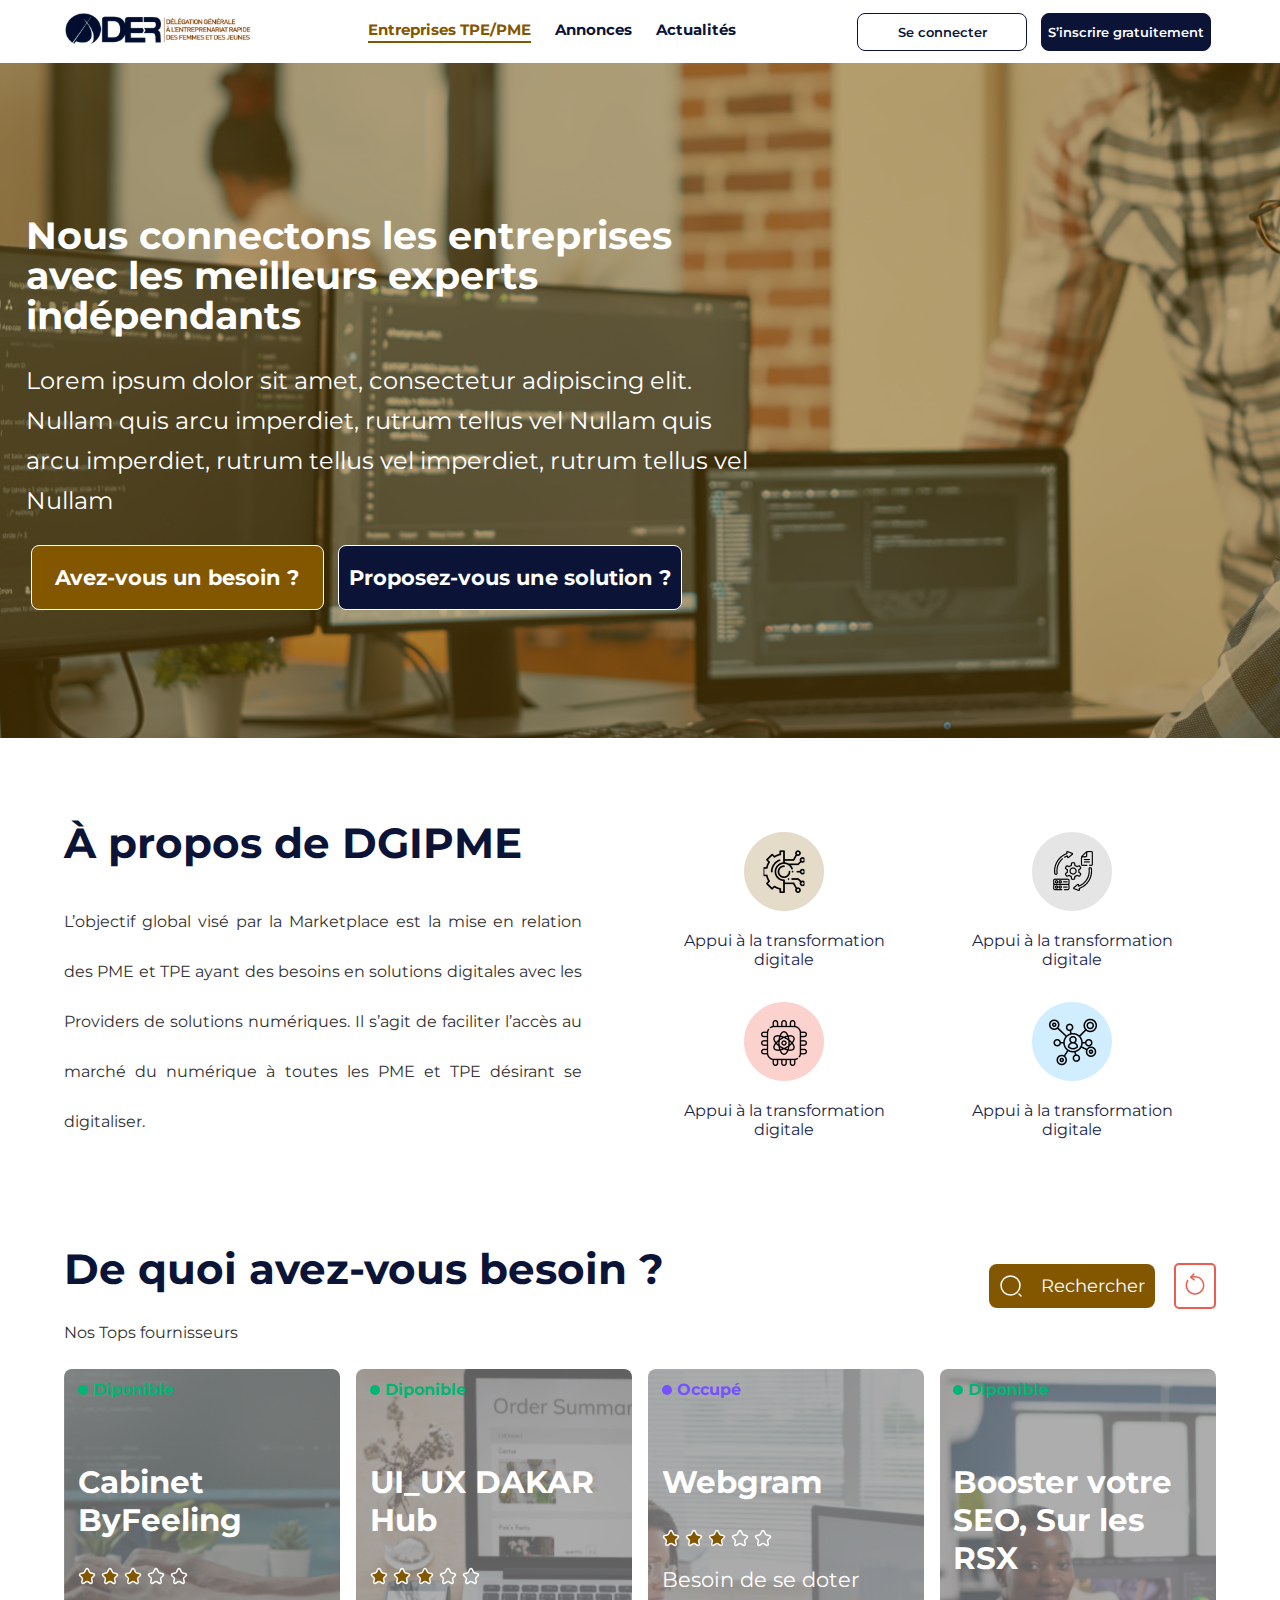
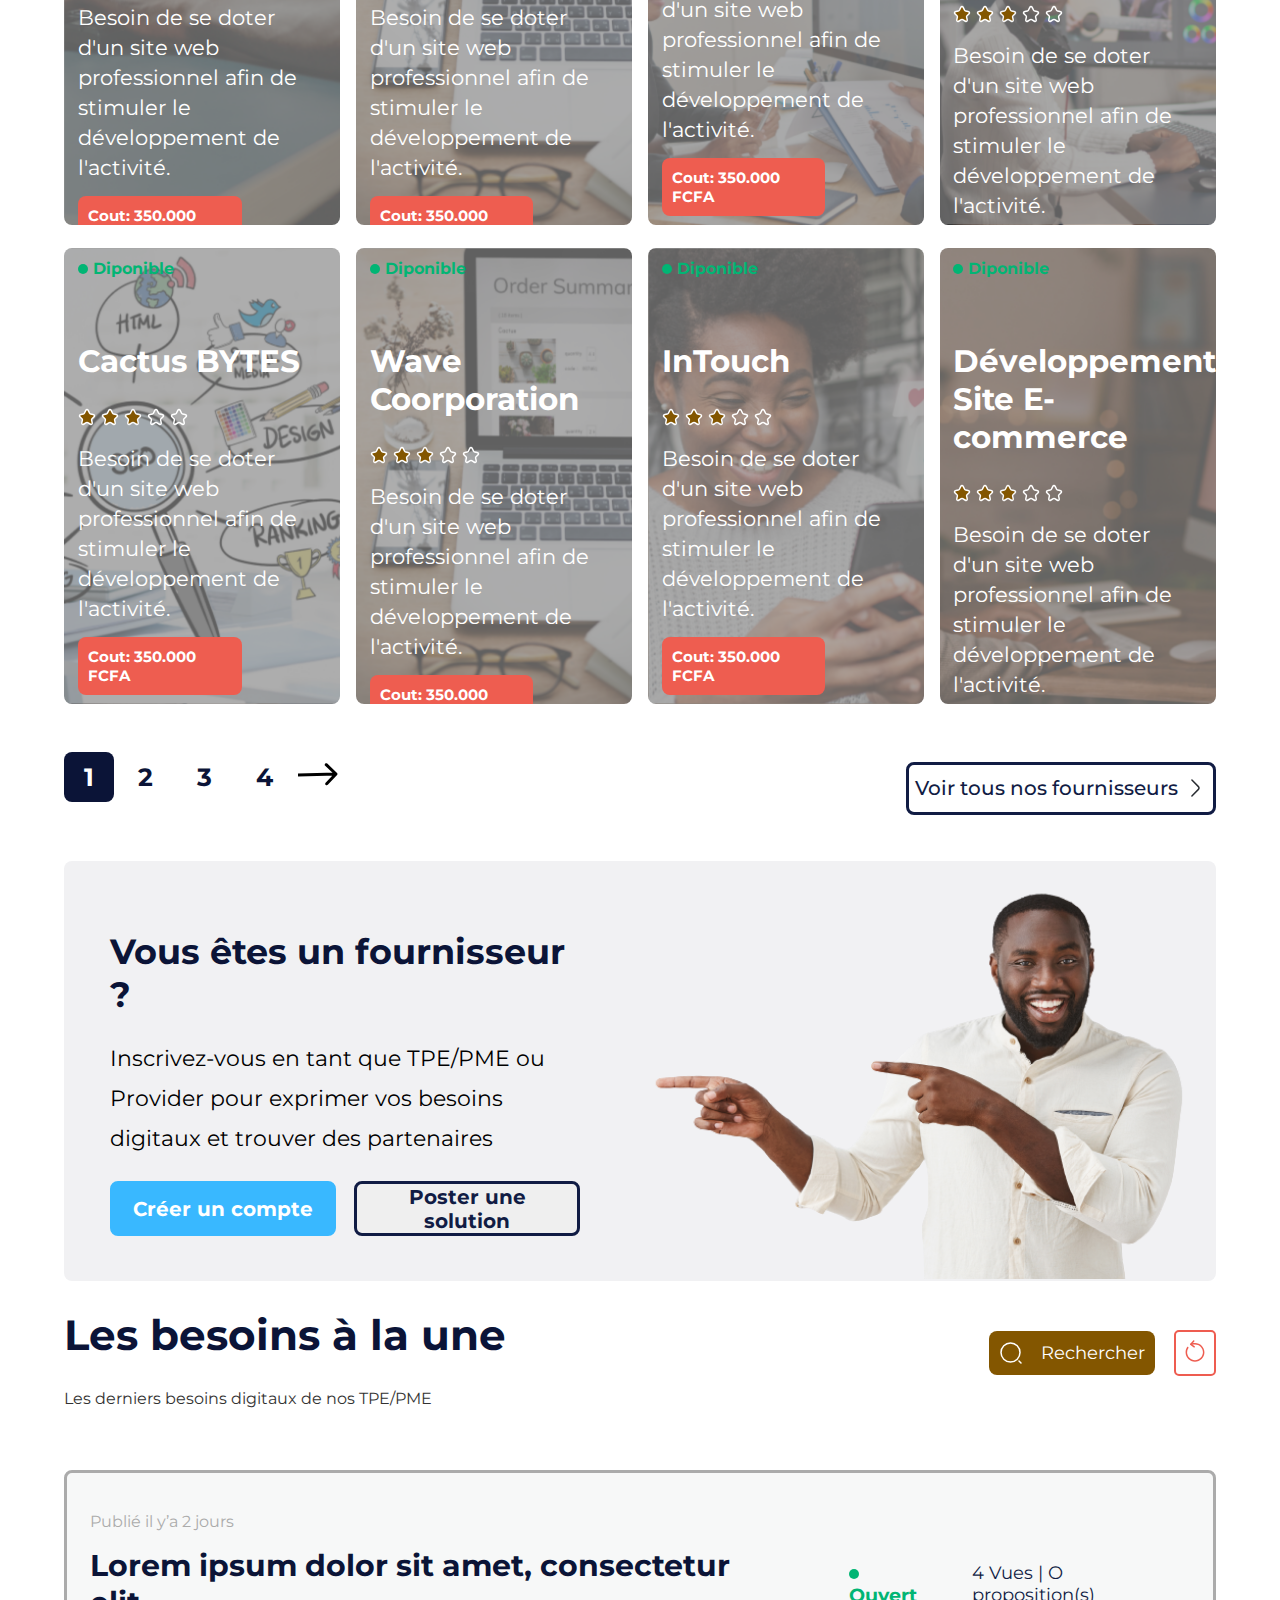
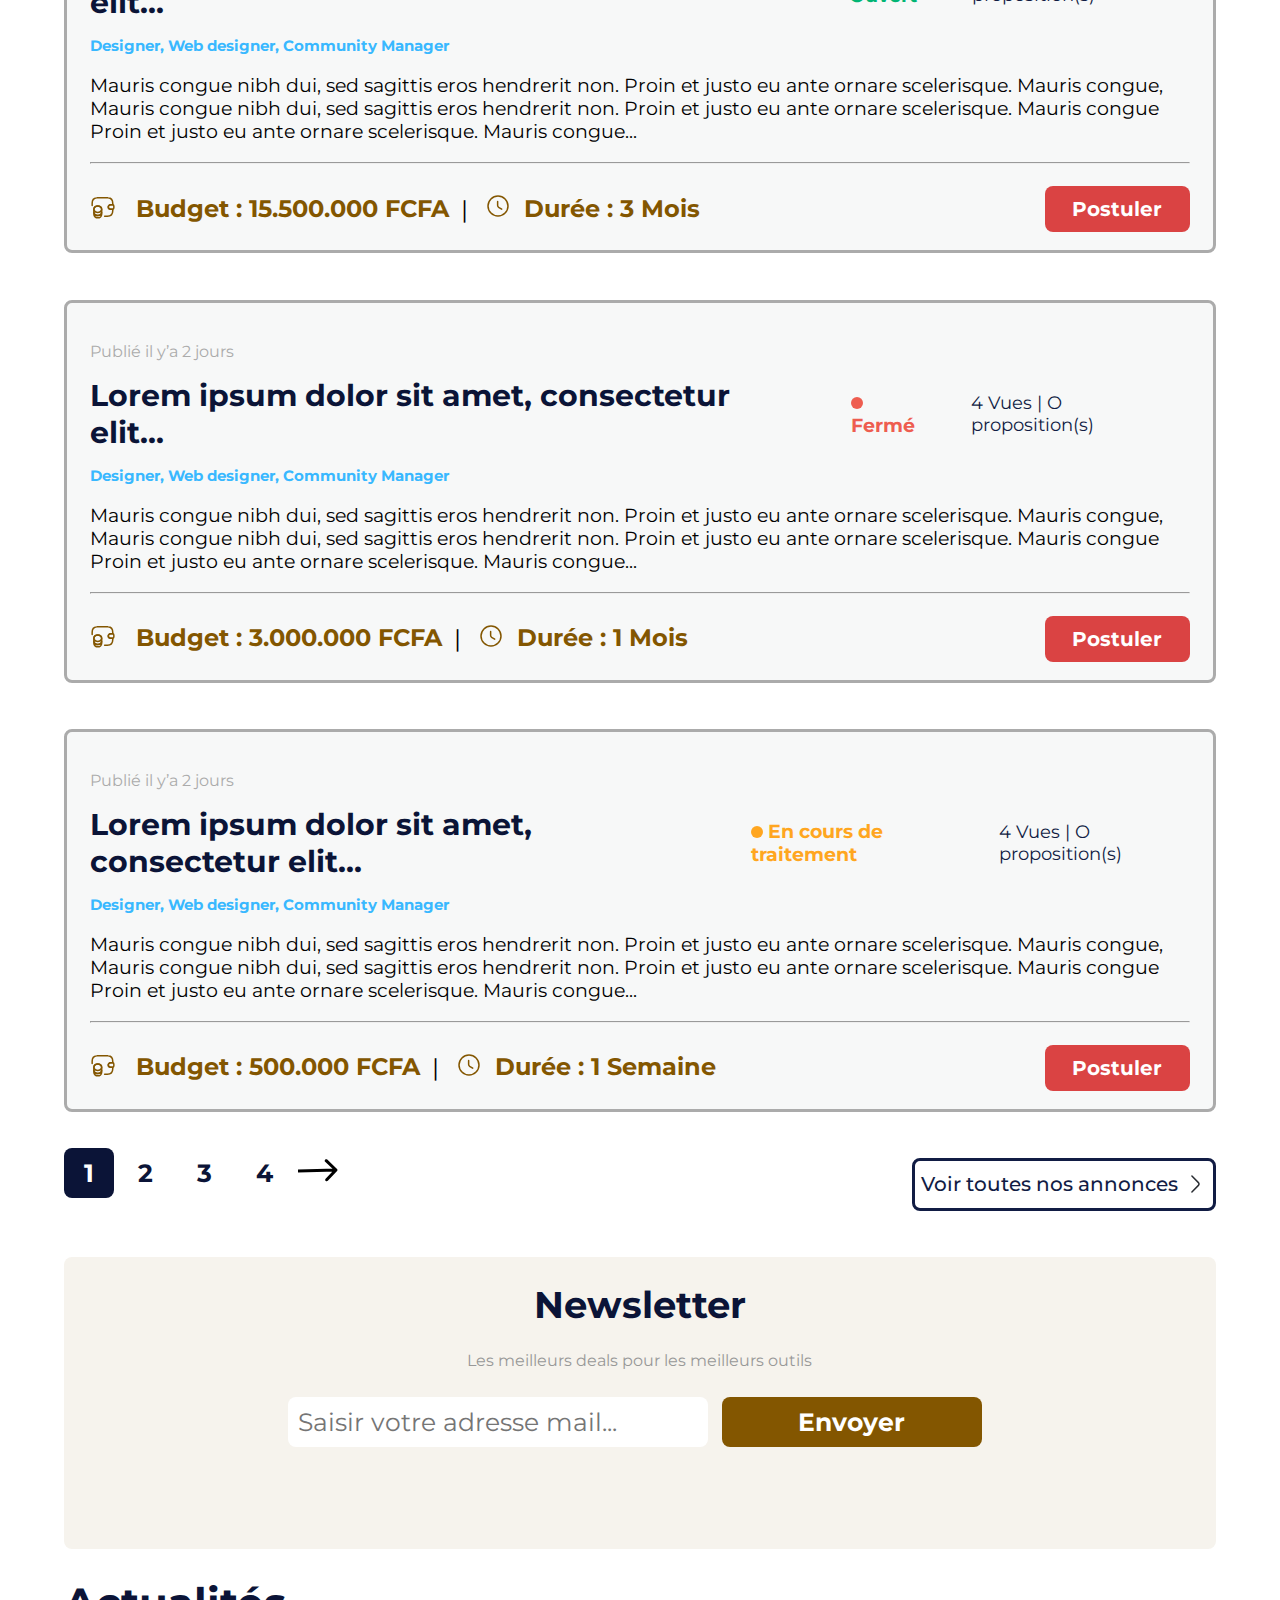
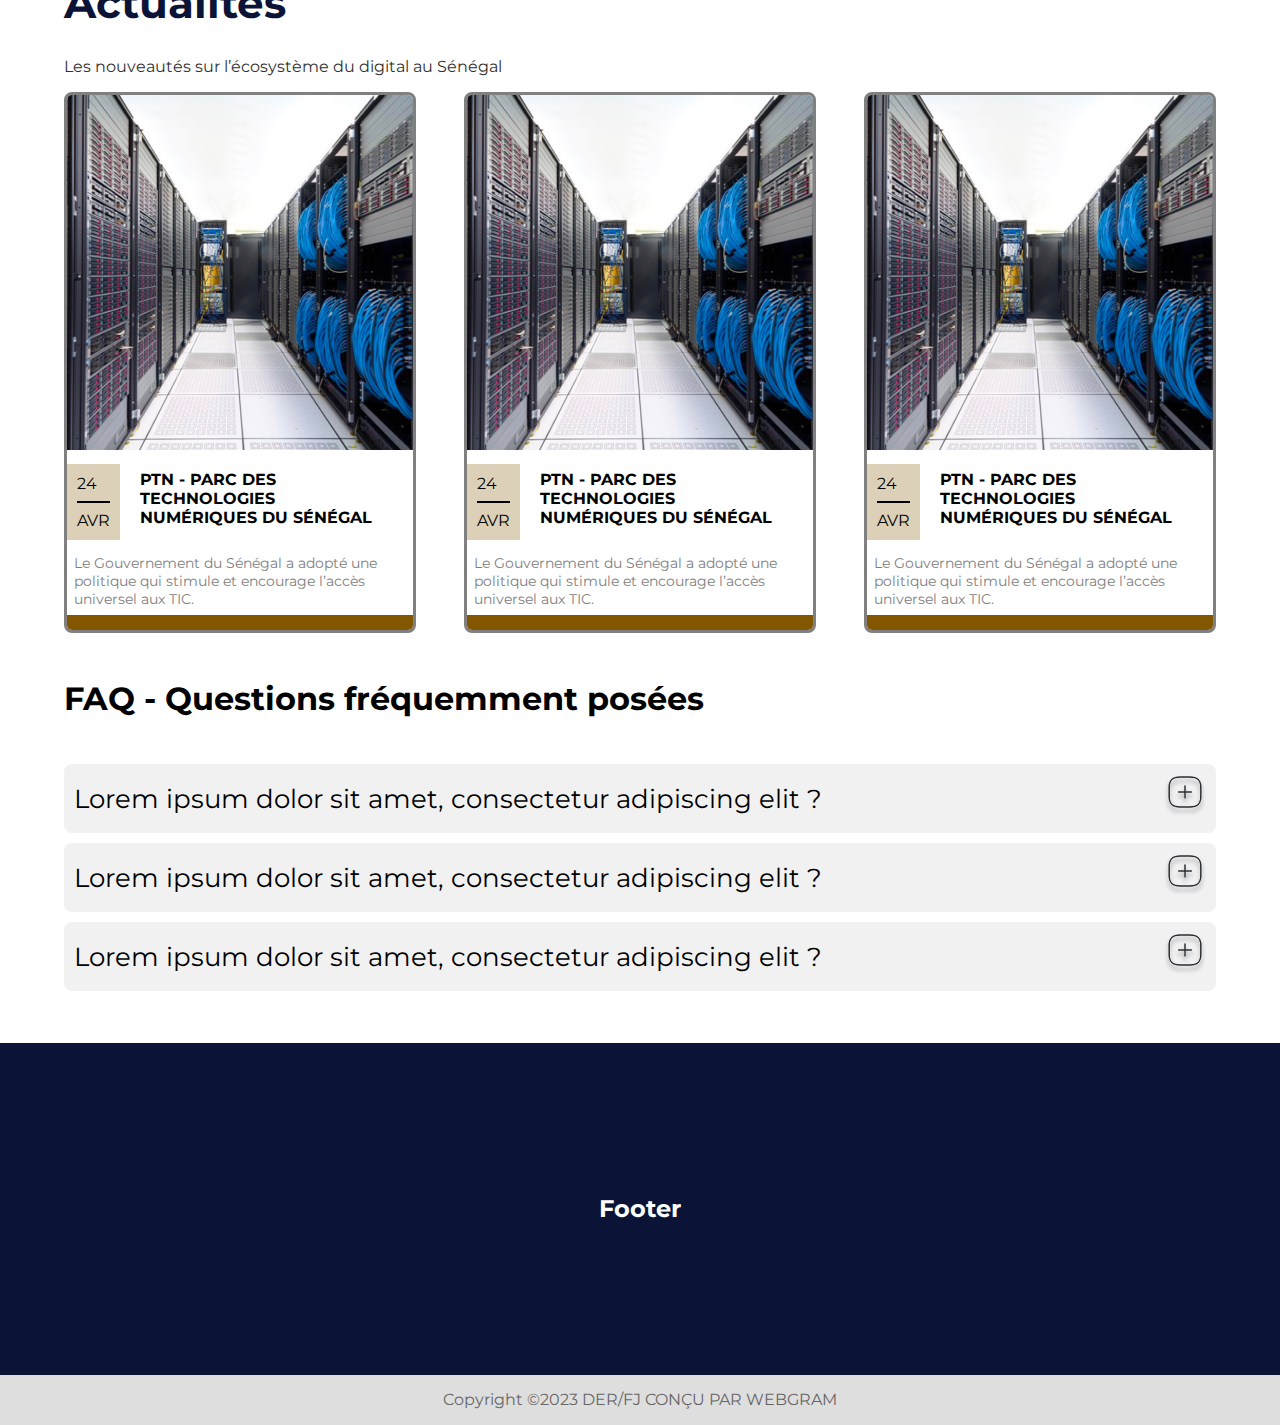
==== commit 47795a39: "desgin ok" ====
--- a/index.html
+++ b/index.html
@@ -115,13 +115,28 @@
                     <h1> De quoi avez-vous besoin ?</h1> 
                     <p>Nos Tops fournisseurs</p></div>
 
-                <div>
-                <a href="" class="button-recherche"> 
+                <div class="button-de-recherche">
+
+                 <button id="openButton">  <a href="#"  class="button-recherche"> 
                     <svg width="24" height="24" viewBox="0 0 24 24" fill="none" xmlns="http://www.w3.org/2000/svg">
                     <path d="M11.5 21C16.7467 21 21 16.7467 21 11.5C21 6.25329 16.7467 2 11.5 2C6.25329 2 2 6.25329 2 11.5C2 16.7467 6.25329 21 11.5 21Z" stroke="white" stroke-width="1.5" stroke-linecap="round" stroke-linejoin="round"/>
                     <path d="M22 22L20 20" stroke="white" stroke-width="1.5" stroke-linecap="round" stroke-linejoin="round"/>
                     </svg>
-                     Rechercher</a>
+                     Rechercher
+                </a></button>    
+               
+
+
+
+                    
+
+                     <a href="" class="reload-button"> 
+                        <svg width="24" height="24" viewBox="0 0 24 24" fill="none" xmlns="http://www.w3.org/2000/svg">
+                        <path d="M12.0001 22.75C6.80008 22.75 2.58008 18.52 2.58008 13.33C2.58008 11.46 3.13008 9.65 4.17008 8.09C4.40008 7.75 4.87008 7.65 5.21008 7.88C5.55008 8.11 5.65008 8.58 5.42008 8.92C4.55008 10.22 4.09008 11.75 4.09008 13.32C4.09008 17.69 7.64008 21.24 12.0101 21.24C16.3801 21.24 19.9301 17.69 19.9301 13.32C19.9301 8.95 16.3701 5.4 12.0001 5.4C11.0801 5.4 10.1801 5.53 9.33008 5.79C8.93008 5.91 8.51008 5.69 8.39008 5.29C8.27008 4.89 8.49008 4.47 8.89008 4.35C9.89008 4.05 10.9301 3.89 12.0001 3.89C17.2001 3.89 21.4201 8.12 21.4201 13.31C21.4201 18.5 17.2001 22.75 12.0001 22.75Z" fill="#EE5D50"/>
+                        <path d="M7.86987 6.07C7.69987 6.07 7.51987 6.01 7.37987 5.89C7.05987 5.61 7.02987 5.14 7.29987 4.83L10.1899 1.51C10.4599 1.2 10.9399 1.16 11.2499 1.44C11.5599 1.71 11.5899 2.19 11.3199 2.5L8.42987 5.81C8.27987 5.98 8.06987 6.07 7.86987 6.07Z" fill="#EE5D50"/>
+                        <path d="M11.2401 8.53C11.0901 8.53 10.9301 8.48 10.8001 8.39L7.42008 5.92C7.09008 5.68 7.02008 5.21 7.26008 4.88C7.50008 4.54 7.97008 4.47 8.31008 4.71L11.6801 7.17C12.0101 7.41 12.0901 7.88 11.8401 8.22C11.7001 8.43 11.4701 8.53 11.2401 8.53Z" fill="#EE5D50"/>
+                        </svg>
+                        </a>
                 </div>      
             </div>
 
@@ -137,7 +152,19 @@
 
                          </div>
                         <div class="voter-et-detaille">
-                            <a href="" class="votez"> Votez</a>
+                            <a href="" class="votez"  id="popoverButton"> Votez</a>
+
+                            <div id="popover" class="popover">
+                                
+<svg width="110" height="18" viewBox="0 0 110 18" fill="none" xmlns="http://www.w3.org/2000/svg">
+    <path d="M102.297 2.63248L103.617 5.27248C103.797 5.63998 104.277 5.99248 104.682 6.05998L107.075 6.45748C108.605 6.71248 108.965 7.82248 107.862 8.91748L106.002 10.7775C105.687 11.0925 105.515 11.7 105.612 12.135L106.145 14.4375C106.565 16.26 105.597 16.965 103.985 16.0125L101.742 14.685C101.337 14.445 100.67 14.445 100.257 14.685L98.0149 16.0125C96.4099 16.965 95.4349 16.2525 95.8549 14.4375L96.3874 12.135C96.4849 11.7 96.3124 11.0925 95.9974 10.7775L94.1374 8.91748C93.0424 7.82248 93.3949 6.71248 94.9249 6.45748L97.3174 6.05998C97.7149 5.99248 98.1949 5.63998 98.3749 5.27248L99.6949 2.63248C100.415 1.19998 101.585 1.19998 102.297 2.63248Z" stroke="#1B254B" stroke-width="1.5" stroke-linecap="round" stroke-linejoin="round"/>
+    <path d="M79.2974 2.63248L80.6174 5.27248C80.7974 5.63998 81.2774 5.99248 81.6824 6.05998L84.0749 6.45748C85.6049 6.71248 85.9649 7.82248 84.8624 8.91748L83.0024 10.7775C82.6874 11.0925 82.5149 11.7 82.6124 12.135L83.1449 14.4375C83.5649 16.26 82.5974 16.965 80.9849 16.0125L78.7424 14.685C78.3374 14.445 77.6699 14.445 77.2574 14.685L75.0149 16.0125C73.4099 16.965 72.4349 16.2525 72.8549 14.4375L73.3874 12.135C73.4849 11.7 73.3124 11.0925 72.9974 10.7775L71.1374 8.91748C70.0424 7.82248 70.3949 6.71248 71.9249 6.45748L74.3174 6.05998C74.7149 5.99248 75.1949 5.63998 75.3749 5.27248L76.6949 2.63248C77.4149 1.19998 78.5849 1.19998 79.2974 2.63248Z" stroke="#111C44" stroke-width="1.5" stroke-linecap="round" stroke-linejoin="round"/>
+    <path d="M56.2974 2.63248L57.6174 5.27248C57.7974 5.63998 58.2774 5.99248 58.6824 6.05998L61.0749 6.45748C62.6049 6.71248 62.9649 7.82248 61.8624 8.91748L60.0024 10.7775C59.6874 11.0925 59.5149 11.7 59.6124 12.135L60.1449 14.4375C60.5649 16.26 59.5974 16.965 57.9849 16.0125L55.7424 14.685C55.3374 14.445 54.6699 14.445 54.2574 14.685L52.0149 16.0125C50.4099 16.965 49.4349 16.2525 49.8549 14.4375L50.3874 12.135C50.4849 11.7 50.3124 11.0925 49.9974 10.7775L48.1374 8.91748C47.0424 7.82248 47.3949 6.71248 48.9249 6.45748L51.3174 6.05998C51.7149 5.99248 52.1949 5.63998 52.3749 5.27248L53.6949 2.63248C54.4149 1.19998 55.5849 1.19998 56.2974 2.63248Z" fill="#835600" stroke="#F8F8F8" stroke-width="1.5" stroke-linecap="round" stroke-linejoin="round"/>
+    <path d="M33.2974 2.63248L34.6174 5.27248C34.7974 5.63998 35.2774 5.99248 35.6824 6.05998L38.0749 6.45748C39.6049 6.71248 39.9649 7.82248 38.8624 8.91748L37.0024 10.7775C36.6874 11.0925 36.5149 11.7 36.6124 12.135L37.1449 14.4375C37.5649 16.26 36.5974 16.965 34.9849 16.0125L32.7424 14.685C32.3374 14.445 31.6699 14.445 31.2574 14.685L29.0149 16.0125C27.4099 16.965 26.4349 16.2525 26.8549 14.4375L27.3874 12.135C27.4849 11.7 27.3124 11.0925 26.9974 10.7775L25.1374 8.91748C24.0424 7.82248 24.3949 6.71248 25.9249 6.45748L28.3174 6.05998C28.7149 5.99248 29.1949 5.63998 29.3749 5.27248L30.6949 2.63248C31.4149 1.19998 32.5849 1.19998 33.2974 2.63248Z" fill="#835600" stroke="white" stroke-width="1.5" stroke-linecap="round" stroke-linejoin="round"/>
+    <path d="M10.2974 2.63248L11.6174 5.27248C11.7974 5.63998 12.2774 5.99248 12.6824 6.05998L15.0749 6.45748C16.6049 6.71248 16.9649 7.82248 15.8624 8.91748L14.0024 10.7775C13.6874 11.0925 13.5149 11.7 13.6124 12.135L14.1449 14.4375C14.5649 16.26 13.5974 16.965 11.9849 16.0125L9.74243 14.685C9.33743 14.445 8.66993 14.445 8.25743 14.685L6.01493 16.0125C4.40993 16.965 3.43493 16.2525 3.85493 14.4375L4.38743 12.135C4.48493 11.7 4.31243 11.0925 3.99743 10.7775L2.13743 8.91748C1.04243 7.82248 1.39493 6.71248 2.92493 6.45748L5.31743 6.05998C5.71493 5.99248 6.19493 5.63998 6.37493 5.27248L7.69493 2.63248C8.41493 1.19998 9.58493 1.19998 10.2974 2.63248Z" fill="#835600" stroke="white" stroke-width="1.5" stroke-linecap="round" stroke-linejoin="round"/>
+    </svg>
+    
+                            </div>
                             <a href="presentationdufournisseur.html" class="voir-détail">Voir détail</a>
                             
                         </div >
@@ -180,8 +207,19 @@
                            Diponible
 
                      </div>
-                    <div class="voter-et-detaille">
-                        <a href="" class="votez"> Votez</a>
+                     <div class="voter-et-detaille">
+                        <a href=""class="votez"  id="popoverButton"  id="popoverButton"> Votez</a>
+                        <div id="popover" class="popover">
+                                            
+                            <svg width="110" height="18" viewBox="0 0 110 18" fill="none" xmlns="http://www.w3.org/2000/svg">
+                                <path d="M102.297 2.63248L103.617 5.27248C103.797 5.63998 104.277 5.99248 104.682 6.05998L107.075 6.45748C108.605 6.71248 108.965 7.82248 107.862 8.91748L106.002 10.7775C105.687 11.0925 105.515 11.7 105.612 12.135L106.145 14.4375C106.565 16.26 105.597 16.965 103.985 16.0125L101.742 14.685C101.337 14.445 100.67 14.445 100.257 14.685L98.0149 16.0125C96.4099 16.965 95.4349 16.2525 95.8549 14.4375L96.3874 12.135C96.4849 11.7 96.3124 11.0925 95.9974 10.7775L94.1374 8.91748C93.0424 7.82248 93.3949 6.71248 94.9249 6.45748L97.3174 6.05998C97.7149 5.99248 98.1949 5.63998 98.3749 5.27248L99.6949 2.63248C100.415 1.19998 101.585 1.19998 102.297 2.63248Z" stroke="#1B254B" stroke-width="1.5" stroke-linecap="round" stroke-linejoin="round"/>
+                                <path d="M79.2974 2.63248L80.6174 5.27248C80.7974 5.63998 81.2774 5.99248 81.6824 6.05998L84.0749 6.45748C85.6049 6.71248 85.9649 7.82248 84.8624 8.91748L83.0024 10.7775C82.6874 11.0925 82.5149 11.7 82.6124 12.135L83.1449 14.4375C83.5649 16.26 82.5974 16.965 80.9849 16.0125L78.7424 14.685C78.3374 14.445 77.6699 14.445 77.2574 14.685L75.0149 16.0125C73.4099 16.965 72.4349 16.2525 72.8549 14.4375L73.3874 12.135C73.4849 11.7 73.3124 11.0925 72.9974 10.7775L71.1374 8.91748C70.0424 7.82248 70.3949 6.71248 71.9249 6.45748L74.3174 6.05998C74.7149 5.99248 75.1949 5.63998 75.3749 5.27248L76.6949 2.63248C77.4149 1.19998 78.5849 1.19998 79.2974 2.63248Z" stroke="#111C44" stroke-width="1.5" stroke-linecap="round" stroke-linejoin="round"/>
+                                <path d="M56.2974 2.63248L57.6174 5.27248C57.7974 5.63998 58.2774 5.99248 58.6824 6.05998L61.0749 6.45748C62.6049 6.71248 62.9649 7.82248 61.8624 8.91748L60.0024 10.7775C59.6874 11.0925 59.5149 11.7 59.6124 12.135L60.1449 14.4375C60.5649 16.26 59.5974 16.965 57.9849 16.0125L55.7424 14.685C55.3374 14.445 54.6699 14.445 54.2574 14.685L52.0149 16.0125C50.4099 16.965 49.4349 16.2525 49.8549 14.4375L50.3874 12.135C50.4849 11.7 50.3124 11.0925 49.9974 10.7775L48.1374 8.91748C47.0424 7.82248 47.3949 6.71248 48.9249 6.45748L51.3174 6.05998C51.7149 5.99248 52.1949 5.63998 52.3749 5.27248L53.6949 2.63248C54.4149 1.19998 55.5849 1.19998 56.2974 2.63248Z" fill="#835600" stroke="#F8F8F8" stroke-width="1.5" stroke-linecap="round" stroke-linejoin="round"/>
+                                <path d="M33.2974 2.63248L34.6174 5.27248C34.7974 5.63998 35.2774 5.99248 35.6824 6.05998L38.0749 6.45748C39.6049 6.71248 39.9649 7.82248 38.8624 8.91748L37.0024 10.7775C36.6874 11.0925 36.5149 11.7 36.6124 12.135L37.1449 14.4375C37.5649 16.26 36.5974 16.965 34.9849 16.0125L32.7424 14.685C32.3374 14.445 31.6699 14.445 31.2574 14.685L29.0149 16.0125C27.4099 16.965 26.4349 16.2525 26.8549 14.4375L27.3874 12.135C27.4849 11.7 27.3124 11.0925 26.9974 10.7775L25.1374 8.91748C24.0424 7.82248 24.3949 6.71248 25.9249 6.45748L28.3174 6.05998C28.7149 5.99248 29.1949 5.63998 29.3749 5.27248L30.6949 2.63248C31.4149 1.19998 32.5849 1.19998 33.2974 2.63248Z" fill="#835600" stroke="white" stroke-width="1.5" stroke-linecap="round" stroke-linejoin="round"/>
+                                <path d="M10.2974 2.63248L11.6174 5.27248C11.7974 5.63998 12.2774 5.99248 12.6824 6.05998L15.0749 6.45748C16.6049 6.71248 16.9649 7.82248 15.8624 8.91748L14.0024 10.7775C13.6874 11.0925 13.5149 11.7 13.6124 12.135L14.1449 14.4375C14.5649 16.26 13.5974 16.965 11.9849 16.0125L9.74243 14.685C9.33743 14.445 8.66993 14.445 8.25743 14.685L6.01493 16.0125C4.40993 16.965 3.43493 16.2525 3.85493 14.4375L4.38743 12.135C4.48493 11.7 4.31243 11.0925 3.99743 10.7775L2.13743 8.91748C1.04243 7.82248 1.39493 6.71248 2.92493 6.45748L5.31743 6.05998C5.71493 5.99248 6.19493 5.63998 6.37493 5.27248L7.69493 2.63248C8.41493 1.19998 9.58493 1.19998 10.2974 2.63248Z" fill="#835600" stroke="white" stroke-width="1.5" stroke-linecap="round" stroke-linejoin="round"/>
+                                </svg>
+                                
+                                                        </div>
                         <a href="presentationdufournisseur.html" class="voir-détail">Voir détail</a>
                         
                     </div >
@@ -227,7 +265,18 @@
                                                         Occupé</div>
                    
                     <div class="voter-et-detaille">
-                        <a href="" class="votez"> Votez</a>
+                        <a href=""class="votez"  id="popoverButton"> Votez</a>
+                        <div id="popover" class="popover">
+                                
+                            <svg width="110" height="18" viewBox="0 0 110 18" fill="none" xmlns="http://www.w3.org/2000/svg">
+                                <path d="M102.297 2.63248L103.617 5.27248C103.797 5.63998 104.277 5.99248 104.682 6.05998L107.075 6.45748C108.605 6.71248 108.965 7.82248 107.862 8.91748L106.002 10.7775C105.687 11.0925 105.515 11.7 105.612 12.135L106.145 14.4375C106.565 16.26 105.597 16.965 103.985 16.0125L101.742 14.685C101.337 14.445 100.67 14.445 100.257 14.685L98.0149 16.0125C96.4099 16.965 95.4349 16.2525 95.8549 14.4375L96.3874 12.135C96.4849 11.7 96.3124 11.0925 95.9974 10.7775L94.1374 8.91748C93.0424 7.82248 93.3949 6.71248 94.9249 6.45748L97.3174 6.05998C97.7149 5.99248 98.1949 5.63998 98.3749 5.27248L99.6949 2.63248C100.415 1.19998 101.585 1.19998 102.297 2.63248Z" stroke="#1B254B" stroke-width="1.5" stroke-linecap="round" stroke-linejoin="round"/>
+                                <path d="M79.2974 2.63248L80.6174 5.27248C80.7974 5.63998 81.2774 5.99248 81.6824 6.05998L84.0749 6.45748C85.6049 6.71248 85.9649 7.82248 84.8624 8.91748L83.0024 10.7775C82.6874 11.0925 82.5149 11.7 82.6124 12.135L83.1449 14.4375C83.5649 16.26 82.5974 16.965 80.9849 16.0125L78.7424 14.685C78.3374 14.445 77.6699 14.445 77.2574 14.685L75.0149 16.0125C73.4099 16.965 72.4349 16.2525 72.8549 14.4375L73.3874 12.135C73.4849 11.7 73.3124 11.0925 72.9974 10.7775L71.1374 8.91748C70.0424 7.82248 70.3949 6.71248 71.9249 6.45748L74.3174 6.05998C74.7149 5.99248 75.1949 5.63998 75.3749 5.27248L76.6949 2.63248C77.4149 1.19998 78.5849 1.19998 79.2974 2.63248Z" stroke="#111C44" stroke-width="1.5" stroke-linecap="round" stroke-linejoin="round"/>
+                                <path d="M56.2974 2.63248L57.6174 5.27248C57.7974 5.63998 58.2774 5.99248 58.6824 6.05998L61.0749 6.45748C62.6049 6.71248 62.9649 7.82248 61.8624 8.91748L60.0024 10.7775C59.6874 11.0925 59.5149 11.7 59.6124 12.135L60.1449 14.4375C60.5649 16.26 59.5974 16.965 57.9849 16.0125L55.7424 14.685C55.3374 14.445 54.6699 14.445 54.2574 14.685L52.0149 16.0125C50.4099 16.965 49.4349 16.2525 49.8549 14.4375L50.3874 12.135C50.4849 11.7 50.3124 11.0925 49.9974 10.7775L48.1374 8.91748C47.0424 7.82248 47.3949 6.71248 48.9249 6.45748L51.3174 6.05998C51.7149 5.99248 52.1949 5.63998 52.3749 5.27248L53.6949 2.63248C54.4149 1.19998 55.5849 1.19998 56.2974 2.63248Z" fill="#835600" stroke="#F8F8F8" stroke-width="1.5" stroke-linecap="round" stroke-linejoin="round"/>
+                                <path d="M33.2974 2.63248L34.6174 5.27248C34.7974 5.63998 35.2774 5.99248 35.6824 6.05998L38.0749 6.45748C39.6049 6.71248 39.9649 7.82248 38.8624 8.91748L37.0024 10.7775C36.6874 11.0925 36.5149 11.7 36.6124 12.135L37.1449 14.4375C37.5649 16.26 36.5974 16.965 34.9849 16.0125L32.7424 14.685C32.3374 14.445 31.6699 14.445 31.2574 14.685L29.0149 16.0125C27.4099 16.965 26.4349 16.2525 26.8549 14.4375L27.3874 12.135C27.4849 11.7 27.3124 11.0925 26.9974 10.7775L25.1374 8.91748C24.0424 7.82248 24.3949 6.71248 25.9249 6.45748L28.3174 6.05998C28.7149 5.99248 29.1949 5.63998 29.3749 5.27248L30.6949 2.63248C31.4149 1.19998 32.5849 1.19998 33.2974 2.63248Z" fill="#835600" stroke="white" stroke-width="1.5" stroke-linecap="round" stroke-linejoin="round"/>
+                                <path d="M10.2974 2.63248L11.6174 5.27248C11.7974 5.63998 12.2774 5.99248 12.6824 6.05998L15.0749 6.45748C16.6049 6.71248 16.9649 7.82248 15.8624 8.91748L14.0024 10.7775C13.6874 11.0925 13.5149 11.7 13.6124 12.135L14.1449 14.4375C14.5649 16.26 13.5974 16.965 11.9849 16.0125L9.74243 14.685C9.33743 14.445 8.66993 14.445 8.25743 14.685L6.01493 16.0125C4.40993 16.965 3.43493 16.2525 3.85493 14.4375L4.38743 12.135C4.48493 11.7 4.31243 11.0925 3.99743 10.7775L2.13743 8.91748C1.04243 7.82248 1.39493 6.71248 2.92493 6.45748L5.31743 6.05998C5.71493 5.99248 6.19493 5.63998 6.37493 5.27248L7.69493 2.63248C8.41493 1.19998 9.58493 1.19998 10.2974 2.63248Z" fill="#835600" stroke="white" stroke-width="1.5" stroke-linecap="round" stroke-linejoin="round"/>
+                                </svg>
+                                
+                                                        </div>
                         <a href="presentationdufournisseur.html" class="voir-détail">Voir détail</a>
                         
                     </div >
@@ -271,7 +320,18 @@
 
                  </div>
                 <div class="voter-et-detaille">
-                    <a href="" class="votez"> Votez</a>
+                    <a href=""class="votez"  id="popoverButton"> Votez</a>
+                    <div id="popover" class="popover">
+                                
+                        <svg width="110" height="18" viewBox="0 0 110 18" fill="none" xmlns="http://www.w3.org/2000/svg">
+                            <path d="M102.297 2.63248L103.617 5.27248C103.797 5.63998 104.277 5.99248 104.682 6.05998L107.075 6.45748C108.605 6.71248 108.965 7.82248 107.862 8.91748L106.002 10.7775C105.687 11.0925 105.515 11.7 105.612 12.135L106.145 14.4375C106.565 16.26 105.597 16.965 103.985 16.0125L101.742 14.685C101.337 14.445 100.67 14.445 100.257 14.685L98.0149 16.0125C96.4099 16.965 95.4349 16.2525 95.8549 14.4375L96.3874 12.135C96.4849 11.7 96.3124 11.0925 95.9974 10.7775L94.1374 8.91748C93.0424 7.82248 93.3949 6.71248 94.9249 6.45748L97.3174 6.05998C97.7149 5.99248 98.1949 5.63998 98.3749 5.27248L99.6949 2.63248C100.415 1.19998 101.585 1.19998 102.297 2.63248Z" stroke="#1B254B" stroke-width="1.5" stroke-linecap="round" stroke-linejoin="round"/>
+                            <path d="M79.2974 2.63248L80.6174 5.27248C80.7974 5.63998 81.2774 5.99248 81.6824 6.05998L84.0749 6.45748C85.6049 6.71248 85.9649 7.82248 84.8624 8.91748L83.0024 10.7775C82.6874 11.0925 82.5149 11.7 82.6124 12.135L83.1449 14.4375C83.5649 16.26 82.5974 16.965 80.9849 16.0125L78.7424 14.685C78.3374 14.445 77.6699 14.445 77.2574 14.685L75.0149 16.0125C73.4099 16.965 72.4349 16.2525 72.8549 14.4375L73.3874 12.135C73.4849 11.7 73.3124 11.0925 72.9974 10.7775L71.1374 8.91748C70.0424 7.82248 70.3949 6.71248 71.9249 6.45748L74.3174 6.05998C74.7149 5.99248 75.1949 5.63998 75.3749 5.27248L76.6949 2.63248C77.4149 1.19998 78.5849 1.19998 79.2974 2.63248Z" stroke="#111C44" stroke-width="1.5" stroke-linecap="round" stroke-linejoin="round"/>
+                            <path d="M56.2974 2.63248L57.6174 5.27248C57.7974 5.63998 58.2774 5.99248 58.6824 6.05998L61.0749 6.45748C62.6049 6.71248 62.9649 7.82248 61.8624 8.91748L60.0024 10.7775C59.6874 11.0925 59.5149 11.7 59.6124 12.135L60.1449 14.4375C60.5649 16.26 59.5974 16.965 57.9849 16.0125L55.7424 14.685C55.3374 14.445 54.6699 14.445 54.2574 14.685L52.0149 16.0125C50.4099 16.965 49.4349 16.2525 49.8549 14.4375L50.3874 12.135C50.4849 11.7 50.3124 11.0925 49.9974 10.7775L48.1374 8.91748C47.0424 7.82248 47.3949 6.71248 48.9249 6.45748L51.3174 6.05998C51.7149 5.99248 52.1949 5.63998 52.3749 5.27248L53.6949 2.63248C54.4149 1.19998 55.5849 1.19998 56.2974 2.63248Z" fill="#835600" stroke="#F8F8F8" stroke-width="1.5" stroke-linecap="round" stroke-linejoin="round"/>
+                            <path d="M33.2974 2.63248L34.6174 5.27248C34.7974 5.63998 35.2774 5.99248 35.6824 6.05998L38.0749 6.45748C39.6049 6.71248 39.9649 7.82248 38.8624 8.91748L37.0024 10.7775C36.6874 11.0925 36.5149 11.7 36.6124 12.135L37.1449 14.4375C37.5649 16.26 36.5974 16.965 34.9849 16.0125L32.7424 14.685C32.3374 14.445 31.6699 14.445 31.2574 14.685L29.0149 16.0125C27.4099 16.965 26.4349 16.2525 26.8549 14.4375L27.3874 12.135C27.4849 11.7 27.3124 11.0925 26.9974 10.7775L25.1374 8.91748C24.0424 7.82248 24.3949 6.71248 25.9249 6.45748L28.3174 6.05998C28.7149 5.99248 29.1949 5.63998 29.3749 5.27248L30.6949 2.63248C31.4149 1.19998 32.5849 1.19998 33.2974 2.63248Z" fill="#835600" stroke="white" stroke-width="1.5" stroke-linecap="round" stroke-linejoin="round"/>
+                            <path d="M10.2974 2.63248L11.6174 5.27248C11.7974 5.63998 12.2774 5.99248 12.6824 6.05998L15.0749 6.45748C16.6049 6.71248 16.9649 7.82248 15.8624 8.91748L14.0024 10.7775C13.6874 11.0925 13.5149 11.7 13.6124 12.135L14.1449 14.4375C14.5649 16.26 13.5974 16.965 11.9849 16.0125L9.74243 14.685C9.33743 14.445 8.66993 14.445 8.25743 14.685L6.01493 16.0125C4.40993 16.965 3.43493 16.2525 3.85493 14.4375L4.38743 12.135C4.48493 11.7 4.31243 11.0925 3.99743 10.7775L2.13743 8.91748C1.04243 7.82248 1.39493 6.71248 2.92493 6.45748L5.31743 6.05998C5.71493 5.99248 6.19493 5.63998 6.37493 5.27248L7.69493 2.63248C8.41493 1.19998 9.58493 1.19998 10.2974 2.63248Z" fill="#835600" stroke="white" stroke-width="1.5" stroke-linecap="round" stroke-linejoin="round"/>
+                            </svg>
+                            
+                                                    </div>
                     <a href="presentationdufournisseur.html" class="voir-détail">Voir détail</a>
                     
                 </div >
@@ -315,7 +375,18 @@
 
                  </div>
                 <div class="voter-et-detaille">
-                    <a href="" class="votez"> Votez</a>
+                    <a href=""class="votez"  id="popoverButton"> Votez</a>
+                    <div id="popover" class="popover">
+                                
+                        <svg width="110" height="18" viewBox="0 0 110 18" fill="none" xmlns="http://www.w3.org/2000/svg">
+                            <path d="M102.297 2.63248L103.617 5.27248C103.797 5.63998 104.277 5.99248 104.682 6.05998L107.075 6.45748C108.605 6.71248 108.965 7.82248 107.862 8.91748L106.002 10.7775C105.687 11.0925 105.515 11.7 105.612 12.135L106.145 14.4375C106.565 16.26 105.597 16.965 103.985 16.0125L101.742 14.685C101.337 14.445 100.67 14.445 100.257 14.685L98.0149 16.0125C96.4099 16.965 95.4349 16.2525 95.8549 14.4375L96.3874 12.135C96.4849 11.7 96.3124 11.0925 95.9974 10.7775L94.1374 8.91748C93.0424 7.82248 93.3949 6.71248 94.9249 6.45748L97.3174 6.05998C97.7149 5.99248 98.1949 5.63998 98.3749 5.27248L99.6949 2.63248C100.415 1.19998 101.585 1.19998 102.297 2.63248Z" stroke="#1B254B" stroke-width="1.5" stroke-linecap="round" stroke-linejoin="round"/>
+                            <path d="M79.2974 2.63248L80.6174 5.27248C80.7974 5.63998 81.2774 5.99248 81.6824 6.05998L84.0749 6.45748C85.6049 6.71248 85.9649 7.82248 84.8624 8.91748L83.0024 10.7775C82.6874 11.0925 82.5149 11.7 82.6124 12.135L83.1449 14.4375C83.5649 16.26 82.5974 16.965 80.9849 16.0125L78.7424 14.685C78.3374 14.445 77.6699 14.445 77.2574 14.685L75.0149 16.0125C73.4099 16.965 72.4349 16.2525 72.8549 14.4375L73.3874 12.135C73.4849 11.7 73.3124 11.0925 72.9974 10.7775L71.1374 8.91748C70.0424 7.82248 70.3949 6.71248 71.9249 6.45748L74.3174 6.05998C74.7149 5.99248 75.1949 5.63998 75.3749 5.27248L76.6949 2.63248C77.4149 1.19998 78.5849 1.19998 79.2974 2.63248Z" stroke="#111C44" stroke-width="1.5" stroke-linecap="round" stroke-linejoin="round"/>
+                            <path d="M56.2974 2.63248L57.6174 5.27248C57.7974 5.63998 58.2774 5.99248 58.6824 6.05998L61.0749 6.45748C62.6049 6.71248 62.9649 7.82248 61.8624 8.91748L60.0024 10.7775C59.6874 11.0925 59.5149 11.7 59.6124 12.135L60.1449 14.4375C60.5649 16.26 59.5974 16.965 57.9849 16.0125L55.7424 14.685C55.3374 14.445 54.6699 14.445 54.2574 14.685L52.0149 16.0125C50.4099 16.965 49.4349 16.2525 49.8549 14.4375L50.3874 12.135C50.4849 11.7 50.3124 11.0925 49.9974 10.7775L48.1374 8.91748C47.0424 7.82248 47.3949 6.71248 48.9249 6.45748L51.3174 6.05998C51.7149 5.99248 52.1949 5.63998 52.3749 5.27248L53.6949 2.63248C54.4149 1.19998 55.5849 1.19998 56.2974 2.63248Z" fill="#835600" stroke="#F8F8F8" stroke-width="1.5" stroke-linecap="round" stroke-linejoin="round"/>
+                            <path d="M33.2974 2.63248L34.6174 5.27248C34.7974 5.63998 35.2774 5.99248 35.6824 6.05998L38.0749 6.45748C39.6049 6.71248 39.9649 7.82248 38.8624 8.91748L37.0024 10.7775C36.6874 11.0925 36.5149 11.7 36.6124 12.135L37.1449 14.4375C37.5649 16.26 36.5974 16.965 34.9849 16.0125L32.7424 14.685C32.3374 14.445 31.6699 14.445 31.2574 14.685L29.0149 16.0125C27.4099 16.965 26.4349 16.2525 26.8549 14.4375L27.3874 12.135C27.4849 11.7 27.3124 11.0925 26.9974 10.7775L25.1374 8.91748C24.0424 7.82248 24.3949 6.71248 25.9249 6.45748L28.3174 6.05998C28.7149 5.99248 29.1949 5.63998 29.3749 5.27248L30.6949 2.63248C31.4149 1.19998 32.5849 1.19998 33.2974 2.63248Z" fill="#835600" stroke="white" stroke-width="1.5" stroke-linecap="round" stroke-linejoin="round"/>
+                            <path d="M10.2974 2.63248L11.6174 5.27248C11.7974 5.63998 12.2774 5.99248 12.6824 6.05998L15.0749 6.45748C16.6049 6.71248 16.9649 7.82248 15.8624 8.91748L14.0024 10.7775C13.6874 11.0925 13.5149 11.7 13.6124 12.135L14.1449 14.4375C14.5649 16.26 13.5974 16.965 11.9849 16.0125L9.74243 14.685C9.33743 14.445 8.66993 14.445 8.25743 14.685L6.01493 16.0125C4.40993 16.965 3.43493 16.2525 3.85493 14.4375L4.38743 12.135C4.48493 11.7 4.31243 11.0925 3.99743 10.7775L2.13743 8.91748C1.04243 7.82248 1.39493 6.71248 2.92493 6.45748L5.31743 6.05998C5.71493 5.99248 6.19493 5.63998 6.37493 5.27248L7.69493 2.63248C8.41493 1.19998 9.58493 1.19998 10.2974 2.63248Z" fill="#835600" stroke="white" stroke-width="1.5" stroke-linecap="round" stroke-linejoin="round"/>
+                            </svg>
+                            
+                                                    </div>
                     <a href="presentationdufournisseur.html" class="voir-détail">Voir détail</a>
                     
                 </div >
@@ -359,7 +430,18 @@
 
              </div>
             <div class="voter-et-detaille">
-                <a href="" class="votez"> Votez</a>
+                <a href=""class="votez"  id="popoverButton"> Votez</a>
+                <div id="popover" class="popover">
+                                
+                    <svg width="110" height="18" viewBox="0 0 110 18" fill="none" xmlns="http://www.w3.org/2000/svg">
+                        <path d="M102.297 2.63248L103.617 5.27248C103.797 5.63998 104.277 5.99248 104.682 6.05998L107.075 6.45748C108.605 6.71248 108.965 7.82248 107.862 8.91748L106.002 10.7775C105.687 11.0925 105.515 11.7 105.612 12.135L106.145 14.4375C106.565 16.26 105.597 16.965 103.985 16.0125L101.742 14.685C101.337 14.445 100.67 14.445 100.257 14.685L98.0149 16.0125C96.4099 16.965 95.4349 16.2525 95.8549 14.4375L96.3874 12.135C96.4849 11.7 96.3124 11.0925 95.9974 10.7775L94.1374 8.91748C93.0424 7.82248 93.3949 6.71248 94.9249 6.45748L97.3174 6.05998C97.7149 5.99248 98.1949 5.63998 98.3749 5.27248L99.6949 2.63248C100.415 1.19998 101.585 1.19998 102.297 2.63248Z" stroke="#1B254B" stroke-width="1.5" stroke-linecap="round" stroke-linejoin="round"/>
+                        <path d="M79.2974 2.63248L80.6174 5.27248C80.7974 5.63998 81.2774 5.99248 81.6824 6.05998L84.0749 6.45748C85.6049 6.71248 85.9649 7.82248 84.8624 8.91748L83.0024 10.7775C82.6874 11.0925 82.5149 11.7 82.6124 12.135L83.1449 14.4375C83.5649 16.26 82.5974 16.965 80.9849 16.0125L78.7424 14.685C78.3374 14.445 77.6699 14.445 77.2574 14.685L75.0149 16.0125C73.4099 16.965 72.4349 16.2525 72.8549 14.4375L73.3874 12.135C73.4849 11.7 73.3124 11.0925 72.9974 10.7775L71.1374 8.91748C70.0424 7.82248 70.3949 6.71248 71.9249 6.45748L74.3174 6.05998C74.7149 5.99248 75.1949 5.63998 75.3749 5.27248L76.6949 2.63248C77.4149 1.19998 78.5849 1.19998 79.2974 2.63248Z" stroke="#111C44" stroke-width="1.5" stroke-linecap="round" stroke-linejoin="round"/>
+                        <path d="M56.2974 2.63248L57.6174 5.27248C57.7974 5.63998 58.2774 5.99248 58.6824 6.05998L61.0749 6.45748C62.6049 6.71248 62.9649 7.82248 61.8624 8.91748L60.0024 10.7775C59.6874 11.0925 59.5149 11.7 59.6124 12.135L60.1449 14.4375C60.5649 16.26 59.5974 16.965 57.9849 16.0125L55.7424 14.685C55.3374 14.445 54.6699 14.445 54.2574 14.685L52.0149 16.0125C50.4099 16.965 49.4349 16.2525 49.8549 14.4375L50.3874 12.135C50.4849 11.7 50.3124 11.0925 49.9974 10.7775L48.1374 8.91748C47.0424 7.82248 47.3949 6.71248 48.9249 6.45748L51.3174 6.05998C51.7149 5.99248 52.1949 5.63998 52.3749 5.27248L53.6949 2.63248C54.4149 1.19998 55.5849 1.19998 56.2974 2.63248Z" fill="#835600" stroke="#F8F8F8" stroke-width="1.5" stroke-linecap="round" stroke-linejoin="round"/>
+                        <path d="M33.2974 2.63248L34.6174 5.27248C34.7974 5.63998 35.2774 5.99248 35.6824 6.05998L38.0749 6.45748C39.6049 6.71248 39.9649 7.82248 38.8624 8.91748L37.0024 10.7775C36.6874 11.0925 36.5149 11.7 36.6124 12.135L37.1449 14.4375C37.5649 16.26 36.5974 16.965 34.9849 16.0125L32.7424 14.685C32.3374 14.445 31.6699 14.445 31.2574 14.685L29.0149 16.0125C27.4099 16.965 26.4349 16.2525 26.8549 14.4375L27.3874 12.135C27.4849 11.7 27.3124 11.0925 26.9974 10.7775L25.1374 8.91748C24.0424 7.82248 24.3949 6.71248 25.9249 6.45748L28.3174 6.05998C28.7149 5.99248 29.1949 5.63998 29.3749 5.27248L30.6949 2.63248C31.4149 1.19998 32.5849 1.19998 33.2974 2.63248Z" fill="#835600" stroke="white" stroke-width="1.5" stroke-linecap="round" stroke-linejoin="round"/>
+                        <path d="M10.2974 2.63248L11.6174 5.27248C11.7974 5.63998 12.2774 5.99248 12.6824 6.05998L15.0749 6.45748C16.6049 6.71248 16.9649 7.82248 15.8624 8.91748L14.0024 10.7775C13.6874 11.0925 13.5149 11.7 13.6124 12.135L14.1449 14.4375C14.5649 16.26 13.5974 16.965 11.9849 16.0125L9.74243 14.685C9.33743 14.445 8.66993 14.445 8.25743 14.685L6.01493 16.0125C4.40993 16.965 3.43493 16.2525 3.85493 14.4375L4.38743 12.135C4.48493 11.7 4.31243 11.0925 3.99743 10.7775L2.13743 8.91748C1.04243 7.82248 1.39493 6.71248 2.92493 6.45748L5.31743 6.05998C5.71493 5.99248 6.19493 5.63998 6.37493 5.27248L7.69493 2.63248C8.41493 1.19998 9.58493 1.19998 10.2974 2.63248Z" fill="#835600" stroke="white" stroke-width="1.5" stroke-linecap="round" stroke-linejoin="round"/>
+                        </svg>
+                        
+                                                </div>
                 <a href="presentationdufournisseur.html" class="voir-détail">Voir détail</a>
                 
             </div >
@@ -404,7 +486,18 @@
 
              </div>
             <div class="voter-et-detaille">
-                <a href="" class="votez"> Votez</a>
+                <a href=""class="votez"  id="popoverButton"> Votez</a>
+                <div id="popover" class="popover">
+                                
+                    <svg width="110" height="18" viewBox="0 0 110 18" fill="none" xmlns="http://www.w3.org/2000/svg">
+                        <path d="M102.297 2.63248L103.617 5.27248C103.797 5.63998 104.277 5.99248 104.682 6.05998L107.075 6.45748C108.605 6.71248 108.965 7.82248 107.862 8.91748L106.002 10.7775C105.687 11.0925 105.515 11.7 105.612 12.135L106.145 14.4375C106.565 16.26 105.597 16.965 103.985 16.0125L101.742 14.685C101.337 14.445 100.67 14.445 100.257 14.685L98.0149 16.0125C96.4099 16.965 95.4349 16.2525 95.8549 14.4375L96.3874 12.135C96.4849 11.7 96.3124 11.0925 95.9974 10.7775L94.1374 8.91748C93.0424 7.82248 93.3949 6.71248 94.9249 6.45748L97.3174 6.05998C97.7149 5.99248 98.1949 5.63998 98.3749 5.27248L99.6949 2.63248C100.415 1.19998 101.585 1.19998 102.297 2.63248Z" stroke="#1B254B" stroke-width="1.5" stroke-linecap="round" stroke-linejoin="round"/>
+                        <path d="M79.2974 2.63248L80.6174 5.27248C80.7974 5.63998 81.2774 5.99248 81.6824 6.05998L84.0749 6.45748C85.6049 6.71248 85.9649 7.82248 84.8624 8.91748L83.0024 10.7775C82.6874 11.0925 82.5149 11.7 82.6124 12.135L83.1449 14.4375C83.5649 16.26 82.5974 16.965 80.9849 16.0125L78.7424 14.685C78.3374 14.445 77.6699 14.445 77.2574 14.685L75.0149 16.0125C73.4099 16.965 72.4349 16.2525 72.8549 14.4375L73.3874 12.135C73.4849 11.7 73.3124 11.0925 72.9974 10.7775L71.1374 8.91748C70.0424 7.82248 70.3949 6.71248 71.9249 6.45748L74.3174 6.05998C74.7149 5.99248 75.1949 5.63998 75.3749 5.27248L76.6949 2.63248C77.4149 1.19998 78.5849 1.19998 79.2974 2.63248Z" stroke="#111C44" stroke-width="1.5" stroke-linecap="round" stroke-linejoin="round"/>
+                        <path d="M56.2974 2.63248L57.6174 5.27248C57.7974 5.63998 58.2774 5.99248 58.6824 6.05998L61.0749 6.45748C62.6049 6.71248 62.9649 7.82248 61.8624 8.91748L60.0024 10.7775C59.6874 11.0925 59.5149 11.7 59.6124 12.135L60.1449 14.4375C60.5649 16.26 59.5974 16.965 57.9849 16.0125L55.7424 14.685C55.3374 14.445 54.6699 14.445 54.2574 14.685L52.0149 16.0125C50.4099 16.965 49.4349 16.2525 49.8549 14.4375L50.3874 12.135C50.4849 11.7 50.3124 11.0925 49.9974 10.7775L48.1374 8.91748C47.0424 7.82248 47.3949 6.71248 48.9249 6.45748L51.3174 6.05998C51.7149 5.99248 52.1949 5.63998 52.3749 5.27248L53.6949 2.63248C54.4149 1.19998 55.5849 1.19998 56.2974 2.63248Z" fill="#835600" stroke="#F8F8F8" stroke-width="1.5" stroke-linecap="round" stroke-linejoin="round"/>
+                        <path d="M33.2974 2.63248L34.6174 5.27248C34.7974 5.63998 35.2774 5.99248 35.6824 6.05998L38.0749 6.45748C39.6049 6.71248 39.9649 7.82248 38.8624 8.91748L37.0024 10.7775C36.6874 11.0925 36.5149 11.7 36.6124 12.135L37.1449 14.4375C37.5649 16.26 36.5974 16.965 34.9849 16.0125L32.7424 14.685C32.3374 14.445 31.6699 14.445 31.2574 14.685L29.0149 16.0125C27.4099 16.965 26.4349 16.2525 26.8549 14.4375L27.3874 12.135C27.4849 11.7 27.3124 11.0925 26.9974 10.7775L25.1374 8.91748C24.0424 7.82248 24.3949 6.71248 25.9249 6.45748L28.3174 6.05998C28.7149 5.99248 29.1949 5.63998 29.3749 5.27248L30.6949 2.63248C31.4149 1.19998 32.5849 1.19998 33.2974 2.63248Z" fill="#835600" stroke="white" stroke-width="1.5" stroke-linecap="round" stroke-linejoin="round"/>
+                        <path d="M10.2974 2.63248L11.6174 5.27248C11.7974 5.63998 12.2774 5.99248 12.6824 6.05998L15.0749 6.45748C16.6049 6.71248 16.9649 7.82248 15.8624 8.91748L14.0024 10.7775C13.6874 11.0925 13.5149 11.7 13.6124 12.135L14.1449 14.4375C14.5649 16.26 13.5974 16.965 11.9849 16.0125L9.74243 14.685C9.33743 14.445 8.66993 14.445 8.25743 14.685L6.01493 16.0125C4.40993 16.965 3.43493 16.2525 3.85493 14.4375L4.38743 12.135C4.48493 11.7 4.31243 11.0925 3.99743 10.7775L2.13743 8.91748C1.04243 7.82248 1.39493 6.71248 2.92493 6.45748L5.31743 6.05998C5.71493 5.99248 6.19493 5.63998 6.37493 5.27248L7.69493 2.63248C8.41493 1.19998 9.58493 1.19998 10.2974 2.63248Z" fill="#835600" stroke="white" stroke-width="1.5" stroke-linecap="round" stroke-linejoin="round"/>
+                        </svg>
+                        
+                                                </div>
                 <a href="presentationdufournisseur.html" class="voir-détail">Voir détail</a>
                 
             </div >
@@ -448,7 +541,19 @@
 
          </div>
         <div class="voter-et-detaille">
-            <a href="" class="votez"> Votez</a>
+            <a href=""class="votez"  id="popoverButton"> Votez</a>
+
+            <div id="popover" class="popover">
+                                
+                <svg width="110" height="18" viewBox="0 0 110 18" fill="none" xmlns="http://www.w3.org/2000/svg">
+                    <path d="M102.297 2.63248L103.617 5.27248C103.797 5.63998 104.277 5.99248 104.682 6.05998L107.075 6.45748C108.605 6.71248 108.965 7.82248 107.862 8.91748L106.002 10.7775C105.687 11.0925 105.515 11.7 105.612 12.135L106.145 14.4375C106.565 16.26 105.597 16.965 103.985 16.0125L101.742 14.685C101.337 14.445 100.67 14.445 100.257 14.685L98.0149 16.0125C96.4099 16.965 95.4349 16.2525 95.8549 14.4375L96.3874 12.135C96.4849 11.7 96.3124 11.0925 95.9974 10.7775L94.1374 8.91748C93.0424 7.82248 93.3949 6.71248 94.9249 6.45748L97.3174 6.05998C97.7149 5.99248 98.1949 5.63998 98.3749 5.27248L99.6949 2.63248C100.415 1.19998 101.585 1.19998 102.297 2.63248Z" stroke="#1B254B" stroke-width="1.5" stroke-linecap="round" stroke-linejoin="round"/>
+                    <path d="M79.2974 2.63248L80.6174 5.27248C80.7974 5.63998 81.2774 5.99248 81.6824 6.05998L84.0749 6.45748C85.6049 6.71248 85.9649 7.82248 84.8624 8.91748L83.0024 10.7775C82.6874 11.0925 82.5149 11.7 82.6124 12.135L83.1449 14.4375C83.5649 16.26 82.5974 16.965 80.9849 16.0125L78.7424 14.685C78.3374 14.445 77.6699 14.445 77.2574 14.685L75.0149 16.0125C73.4099 16.965 72.4349 16.2525 72.8549 14.4375L73.3874 12.135C73.4849 11.7 73.3124 11.0925 72.9974 10.7775L71.1374 8.91748C70.0424 7.82248 70.3949 6.71248 71.9249 6.45748L74.3174 6.05998C74.7149 5.99248 75.1949 5.63998 75.3749 5.27248L76.6949 2.63248C77.4149 1.19998 78.5849 1.19998 79.2974 2.63248Z" stroke="#111C44" stroke-width="1.5" stroke-linecap="round" stroke-linejoin="round"/>
+                    <path d="M56.2974 2.63248L57.6174 5.27248C57.7974 5.63998 58.2774 5.99248 58.6824 6.05998L61.0749 6.45748C62.6049 6.71248 62.9649 7.82248 61.8624 8.91748L60.0024 10.7775C59.6874 11.0925 59.5149 11.7 59.6124 12.135L60.1449 14.4375C60.5649 16.26 59.5974 16.965 57.9849 16.0125L55.7424 14.685C55.3374 14.445 54.6699 14.445 54.2574 14.685L52.0149 16.0125C50.4099 16.965 49.4349 16.2525 49.8549 14.4375L50.3874 12.135C50.4849 11.7 50.3124 11.0925 49.9974 10.7775L48.1374 8.91748C47.0424 7.82248 47.3949 6.71248 48.9249 6.45748L51.3174 6.05998C51.7149 5.99248 52.1949 5.63998 52.3749 5.27248L53.6949 2.63248C54.4149 1.19998 55.5849 1.19998 56.2974 2.63248Z" fill="#835600" stroke="#F8F8F8" stroke-width="1.5" stroke-linecap="round" stroke-linejoin="round"/>
+                    <path d="M33.2974 2.63248L34.6174 5.27248C34.7974 5.63998 35.2774 5.99248 35.6824 6.05998L38.0749 6.45748C39.6049 6.71248 39.9649 7.82248 38.8624 8.91748L37.0024 10.7775C36.6874 11.0925 36.5149 11.7 36.6124 12.135L37.1449 14.4375C37.5649 16.26 36.5974 16.965 34.9849 16.0125L32.7424 14.685C32.3374 14.445 31.6699 14.445 31.2574 14.685L29.0149 16.0125C27.4099 16.965 26.4349 16.2525 26.8549 14.4375L27.3874 12.135C27.4849 11.7 27.3124 11.0925 26.9974 10.7775L25.1374 8.91748C24.0424 7.82248 24.3949 6.71248 25.9249 6.45748L28.3174 6.05998C28.7149 5.99248 29.1949 5.63998 29.3749 5.27248L30.6949 2.63248C31.4149 1.19998 32.5849 1.19998 33.2974 2.63248Z" fill="#835600" stroke="white" stroke-width="1.5" stroke-linecap="round" stroke-linejoin="round"/>
+                    <path d="M10.2974 2.63248L11.6174 5.27248C11.7974 5.63998 12.2774 5.99248 12.6824 6.05998L15.0749 6.45748C16.6049 6.71248 16.9649 7.82248 15.8624 8.91748L14.0024 10.7775C13.6874 11.0925 13.5149 11.7 13.6124 12.135L14.1449 14.4375C14.5649 16.26 13.5974 16.965 11.9849 16.0125L9.74243 14.685C9.33743 14.445 8.66993 14.445 8.25743 14.685L6.01493 16.0125C4.40993 16.965 3.43493 16.2525 3.85493 14.4375L4.38743 12.135C4.48493 11.7 4.31243 11.0925 3.99743 10.7775L2.13743 8.91748C1.04243 7.82248 1.39493 6.71248 2.92493 6.45748L5.31743 6.05998C5.71493 5.99248 6.19493 5.63998 6.37493 5.27248L7.69493 2.63248C8.41493 1.19998 9.58493 1.19998 10.2974 2.63248Z" fill="#835600" stroke="white" stroke-width="1.5" stroke-linecap="round" stroke-linejoin="round"/>
+                    </svg>
+                    
+                                            </div>
             <a href="presentationdufournisseur.html" class="voir-détail">Voir détail</a>
             
         </div >
@@ -546,13 +651,55 @@
             <h1> Les besoins à la une </h1> 
             <p>Les derniers besoins digitaux de nos TPE/PME</p></div>
 
-        <div>
-        <a href="" class="button-recherche"> 
-            <svg width="24" height="24" viewBox="0 0 24 24" fill="none" xmlns="http://www.w3.org/2000/svg">
-            <path d="M11.5 21C16.7467 21 21 16.7467 21 11.5C21 6.25329 16.7467 2 11.5 2C6.25329 2 2 6.25329 2 11.5C2 16.7467 6.25329 21 11.5 21Z" stroke="white" stroke-width="1.5" stroke-linecap="round" stroke-linejoin="round"/>
-            <path d="M22 22L20 20" stroke="white" stroke-width="1.5" stroke-linecap="round" stroke-linejoin="round"/>
-            </svg>
-             Rechercher</a>
+        <div class="button-de-recherche">
+            <button id="openButton">  <a href="#"  class="button-recherche"> 
+                <svg width="24" height="24" viewBox="0 0 24 24" fill="none" xmlns="http://www.w3.org/2000/svg">
+                <path d="M11.5 21C16.7467 21 21 16.7467 21 11.5C21 6.25329 16.7467 2 11.5 2C6.25329 2 2 6.25329 2 11.5C2 16.7467 6.25329 21 11.5 21Z" stroke="white" stroke-width="1.5" stroke-linecap="round" stroke-linejoin="round"/>
+                <path d="M22 22L20 20" stroke="white" stroke-width="1.5" stroke-linecap="round" stroke-linejoin="round"/>
+                </svg>
+                 Rechercher
+            </a></button>  
+
+            <div id="popup" class="popup">
+                <div class="popup-content">
+                    <span class="close" id="closeButton">&times;</span>
+                    <div>
+                        <h2>Recherche par :</h2>
+                        <form action="">
+                            <p>Mots-clés</p>
+                            <input type="text" name="" id="" placeholder="Saisir le mot-clé">
+                            <p>Titre du besoin</p>
+                            <input type="text" name="" id="" placeholder="Saisir le titre du besoin">
+                            <p>Budget estimatif</p>
+                            <input type="text" name="" id="" placeholder="Saisir le budget estimatif">
+                            <p>Catégorie</p>
+                            <select id="choixFruit">
+                                <option value="Sélectionner la catégorie">Sélectionner la catégorie</option>
+                                <option value="">Categorie 1</option>
+                                
+                            </select>
+                            <div class="button-fac-forme">
+                            <input  id="closeButton" type="submit" value="Annuler">
+                            <input class="valider" type="submit" value="Valider">
+
+                            </div>
+                            
+                        </form>
+
+                    </div>
+                   
+                </div>
+            </div>
+
+
+
+             <a href="" class="reload-button"> 
+                <svg width="24" height="24" viewBox="0 0 24 24" fill="none" xmlns="http://www.w3.org/2000/svg">
+                <path d="M12.0001 22.75C6.80008 22.75 2.58008 18.52 2.58008 13.33C2.58008 11.46 3.13008 9.65 4.17008 8.09C4.40008 7.75 4.87008 7.65 5.21008 7.88C5.55008 8.11 5.65008 8.58 5.42008 8.92C4.55008 10.22 4.09008 11.75 4.09008 13.32C4.09008 17.69 7.64008 21.24 12.0101 21.24C16.3801 21.24 19.9301 17.69 19.9301 13.32C19.9301 8.95 16.3701 5.4 12.0001 5.4C11.0801 5.4 10.1801 5.53 9.33008 5.79C8.93008 5.91 8.51008 5.69 8.39008 5.29C8.27008 4.89 8.49008 4.47 8.89008 4.35C9.89008 4.05 10.9301 3.89 12.0001 3.89C17.2001 3.89 21.4201 8.12 21.4201 13.31C21.4201 18.5 17.2001 22.75 12.0001 22.75Z" fill="#EE5D50"/>
+                <path d="M7.86987 6.07C7.69987 6.07 7.51987 6.01 7.37987 5.89C7.05987 5.61 7.02987 5.14 7.29987 4.83L10.1899 1.51C10.4599 1.2 10.9399 1.16 11.2499 1.44C11.5599 1.71 11.5899 2.19 11.3199 2.5L8.42987 5.81C8.27987 5.98 8.06987 6.07 7.86987 6.07Z" fill="#EE5D50"/>
+                <path d="M11.2401 8.53C11.0901 8.53 10.9301 8.48 10.8001 8.39L7.42008 5.92C7.09008 5.68 7.02008 5.21 7.26008 4.88C7.50008 4.54 7.97008 4.47 8.31008 4.71L11.6801 7.17C12.0101 7.41 12.0901 7.88 11.8401 8.22C11.7001 8.43 11.4701 8.53 11.2401 8.53Z" fill="#EE5D50"/>
+                </svg>
+                </a>
         </div>      
     </div>
 
@@ -734,7 +881,7 @@
         <form action="">
            
             <input type="email" name="" id="" placeholder="Saisir votre adresse mail...">
-            <input type="submit" value="Envoyer">
+            <input class="bontton-envoyer" type="submit" value="Envoyer">
     
         </form>
     </div>
@@ -940,6 +1087,13 @@
     $(".menu-titre , .menu-button").toggle();
   });
 
+  document.getElementById('openButton').addEventListener('click', function() {
+    document.getElementById('popup').style.display = 'block';
+});
+
+document.getElementById('closeButton').addEventListener('click', function() {
+    document.getElementById('popup').style.display = 'none';
+});
 
 
 </script>
--- a/css/style.css
+++ b/css/style.css
@@ -1473,6 +1473,170 @@
   -webkit-box-pack: center;
       -ms-flex-pack: center;
           justify-content: center;
+}
+
+.button-de-recherche {
+  display: -webkit-box;
+  display: -ms-flexbox;
+  display: flex;
+  -ms-flex-line-pack: center;
+      align-content: center;
+  -webkit-box-align: center;
+      -ms-flex-align: center;
+          align-items: center;
+}
+
+.reload-button {
+  border: solid 2px #ee5c50;
+  border-radius: 5px;
+  padding: 7px;
+  margin: 0px 0px 0px 13px;
+}
+
+.popup {
+  display: none;
+  position: fixed;
+  top: 0;
+  left: 0;
+  width: 100%;
+  height: 100%;
+  background-color: rgba(0, 0, 0, 0.7);
+  z-index: 9;
+}
+
+.popup-content {
+  position: absolute;
+  top: 50%;
+  left: 50%;
+  -webkit-transform: translate(-50%, -50%);
+          transform: translate(-50%, -50%);
+  padding: 20px;
+  background-color: #fff;
+  border-radius: 5px;
+  -webkit-box-shadow: 0px 0px 10px rgba(0, 0, 0, 0.5);
+          box-shadow: 0px 0px 10px rgba(0, 0, 0, 0.5);
+  width: 50%;
+}
+
+.popup-content input[type="text"], .popup-content select#choixFruit {
+  width: 96%;
+  font-size: 18px;
+  border-radius: 8px;
+  padding: 10px;
+  margin: auto;
+  border: solid 1px gray;
+}
+
+.popup-content select#choixFruit {
+  width: 100%;
+}
+
+.popup-content h2 {
+  color: #825600;
+}
+
+.popup-content p {
+  font-size: 18px;
+  font-weight: bold;
+}
+
+.popup-content span#closeButton {
+  border: solid 2px red;
+  color: red;
+  height: 20px;
+  width: 20px;
+  text-align: center;
+  border-radius: 50%;
+  display: -webkit-box;
+  display: -ms-flexbox;
+  display: flex;
+  -webkit-box-pack: center;
+      -ms-flex-pack: center;
+          justify-content: center;
+  -webkit-box-align: center;
+      -ms-flex-align: center;
+          align-items: center;
+}
+
+.popup-content input[type="submit"] {
+  width: 28%;
+  margin: 16px 0px;
+  background: #835600;
+  border: solid #835600;
+  color: white;
+  padding: 10px;
+  font-size: 18px;
+  border: none;
+  border-radius: 8px;
+  font-weight: bold;
+}
+
+input#closeButton {
+  background: #fff;
+  border: solid 1px #835600;
+  color: #835600;
+  z-index: 999999999999;
+}
+
+.close {
+  position: absolute;
+  top: 10px;
+  right: 10px;
+  font-size: 20px;
+  cursor: pointer;
+}
+
+button#openButton {
+  border: none;
+  background: none;
+}
+
+.button-fac-forme {
+  display: -webkit-box;
+  display: -ms-flexbox;
+  display: flex;
+  -webkit-box-pack: justify;
+      -ms-flex-pack: justify;
+          justify-content: space-between;
+}
+
+input.bontton-envoyer {
+  width: 25%;
+}
+
+.popover {
+  display: none;
+  position: absolute;
+  background-color: #fff;
+  color: #fff;
+  padding: 10px;
+  border-radius: 5px;
+  z-index: 1;
+  top: 70px;
+  left: 4px;
+}
+
+#popoverButton:hover + .popover,
+.popover:hover {
+  display: block !important;
+}
+
+input.valider {
+  background: #0b1437 !important;
+}
+
+.popover::after {
+  content: "";
+  position: absolute;
+  top: revert;
+  top: -10px;
+  left: 50%;
+  -webkit-transform: rotate(180deg);
+          transform: rotate(180deg);
+  margin-left: -5px;
+  border-width: 5px;
+  border-style: solid;
+  border-color: #ffffff00 transparent transparent transparent;
 }
 
 /*CSS rules for screens with a maximum */
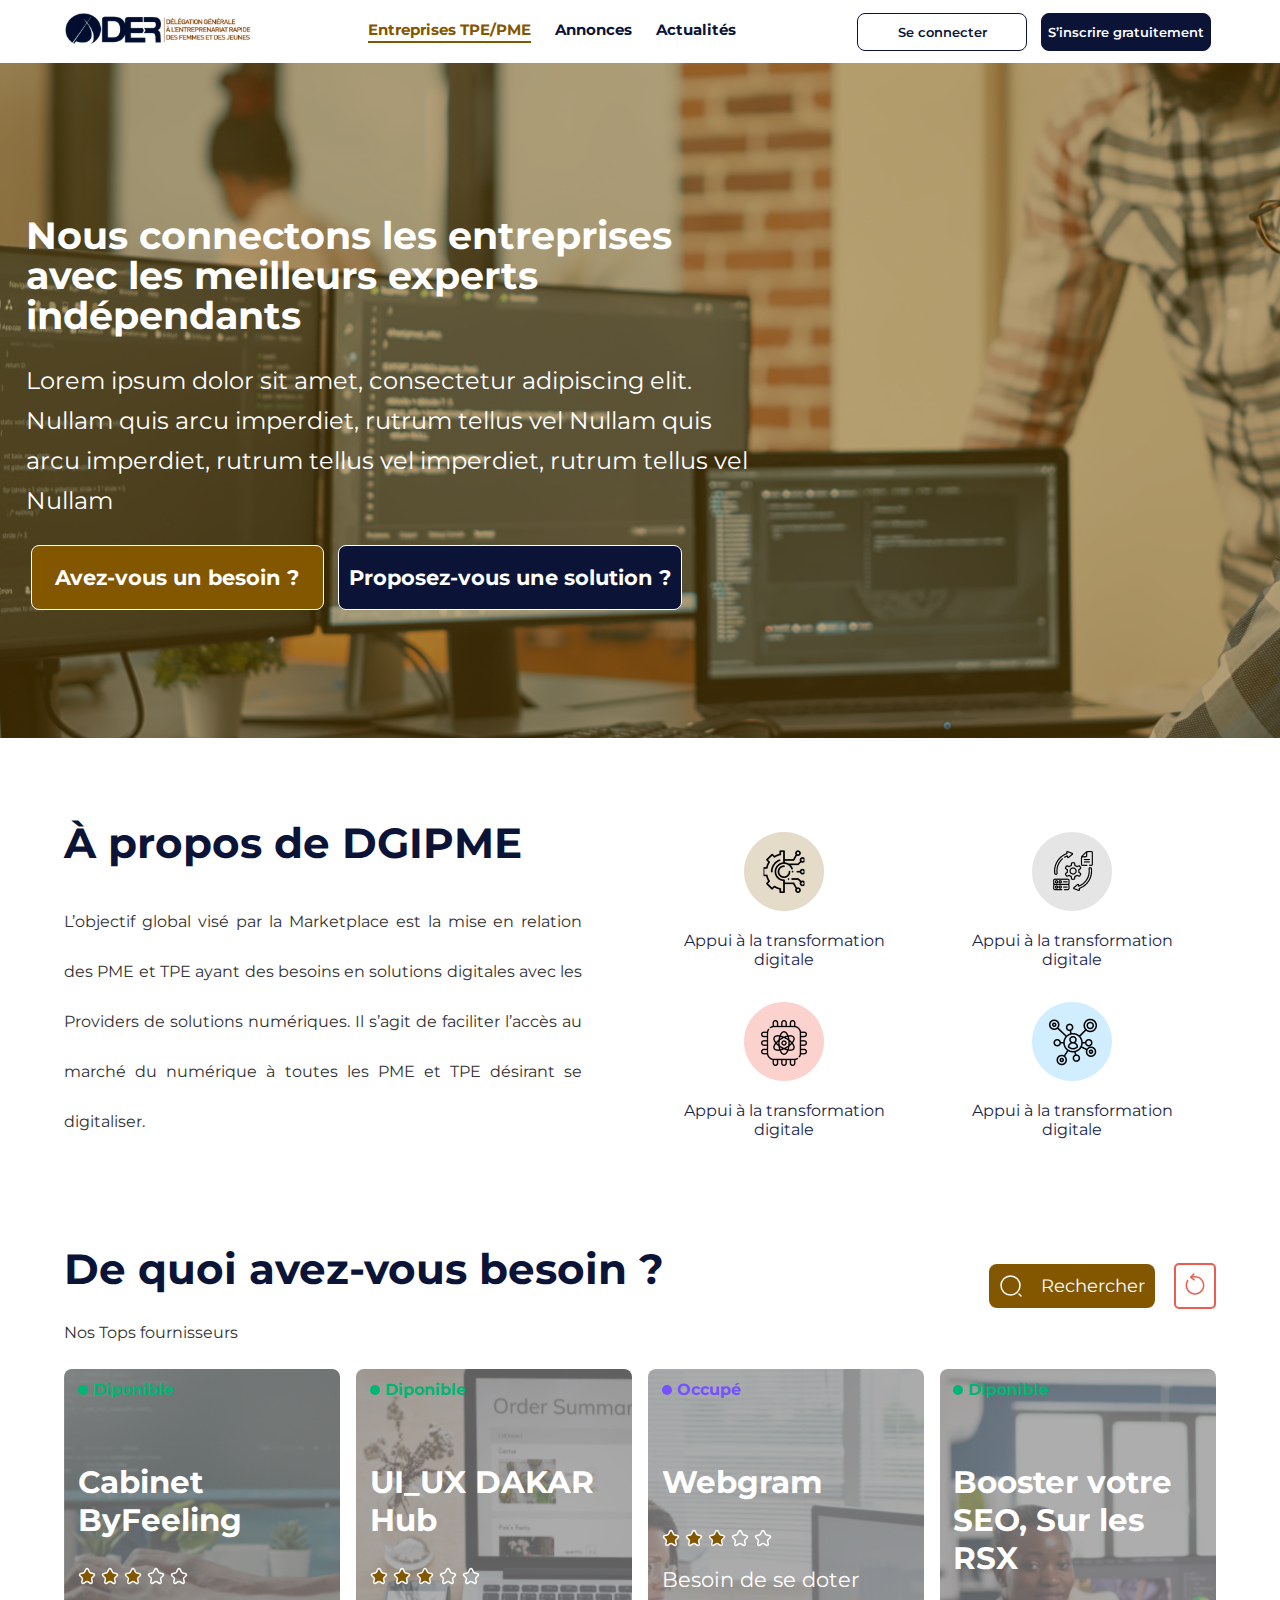
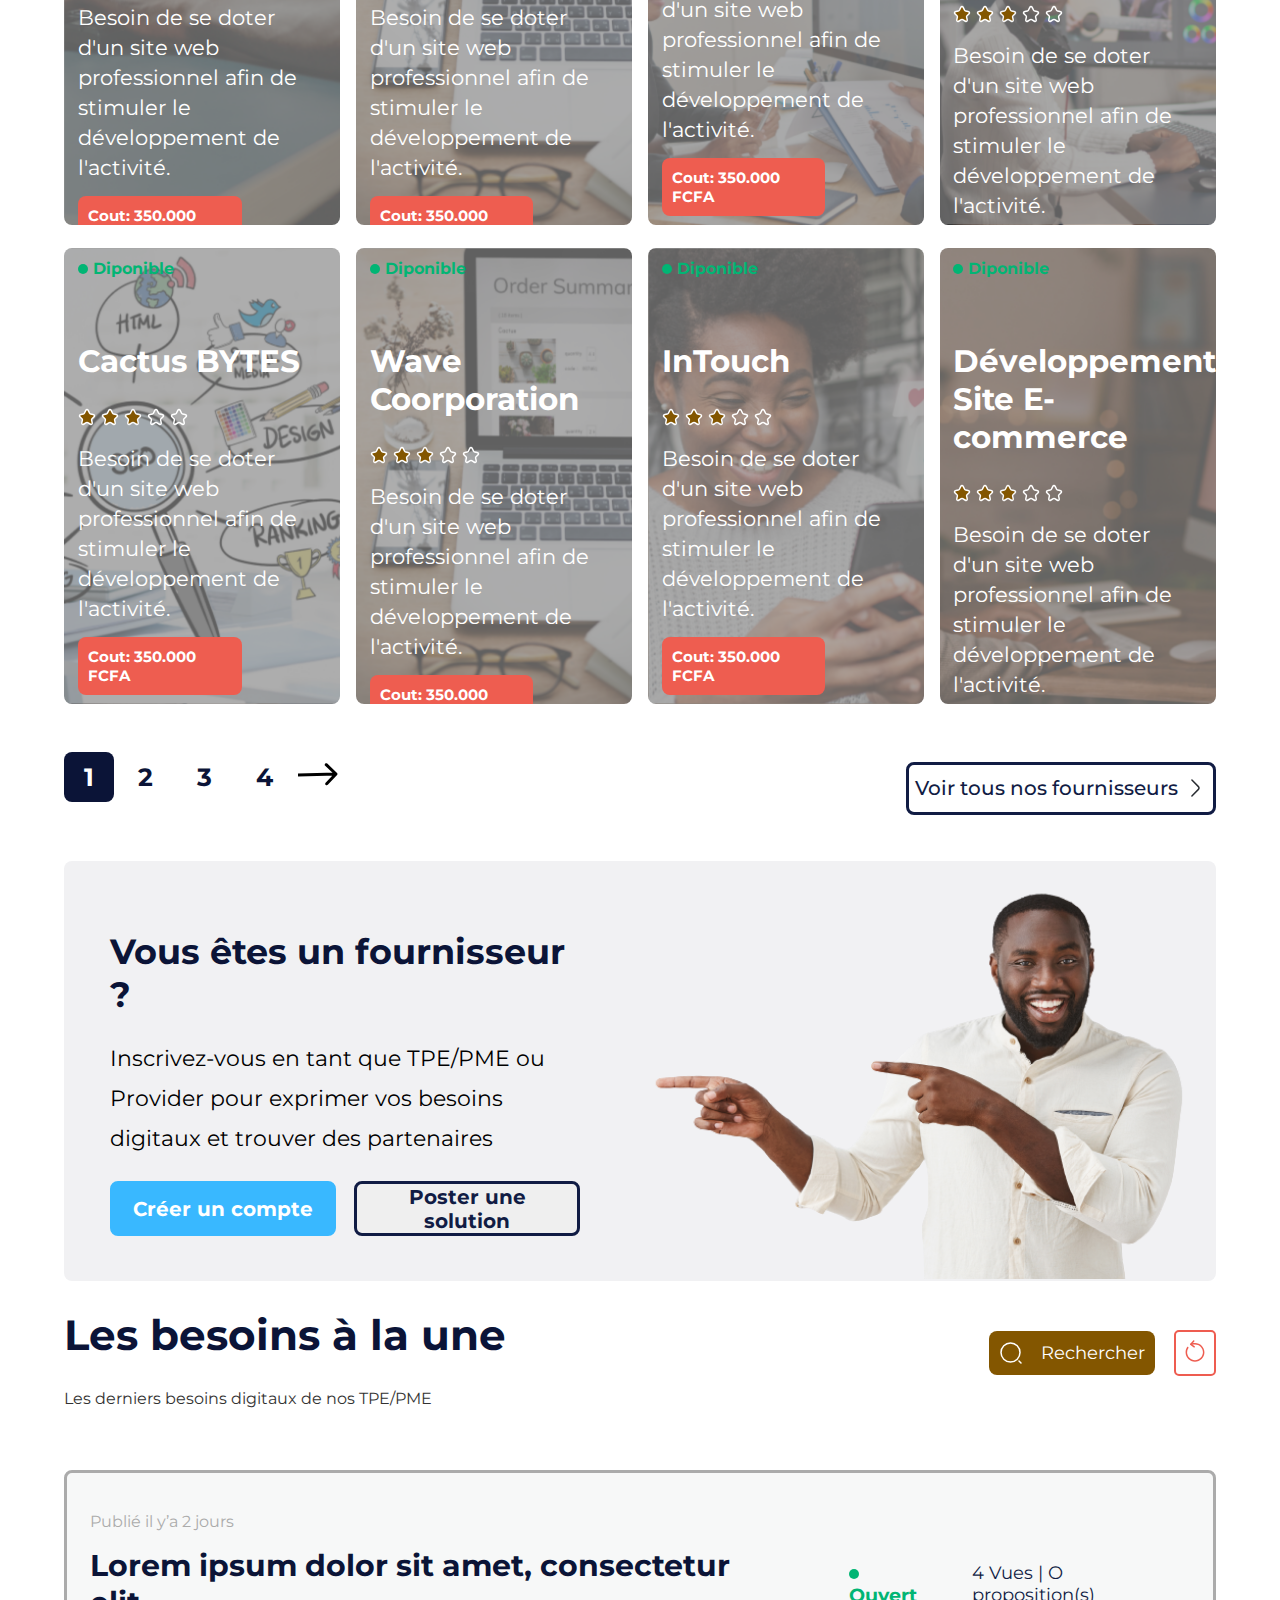
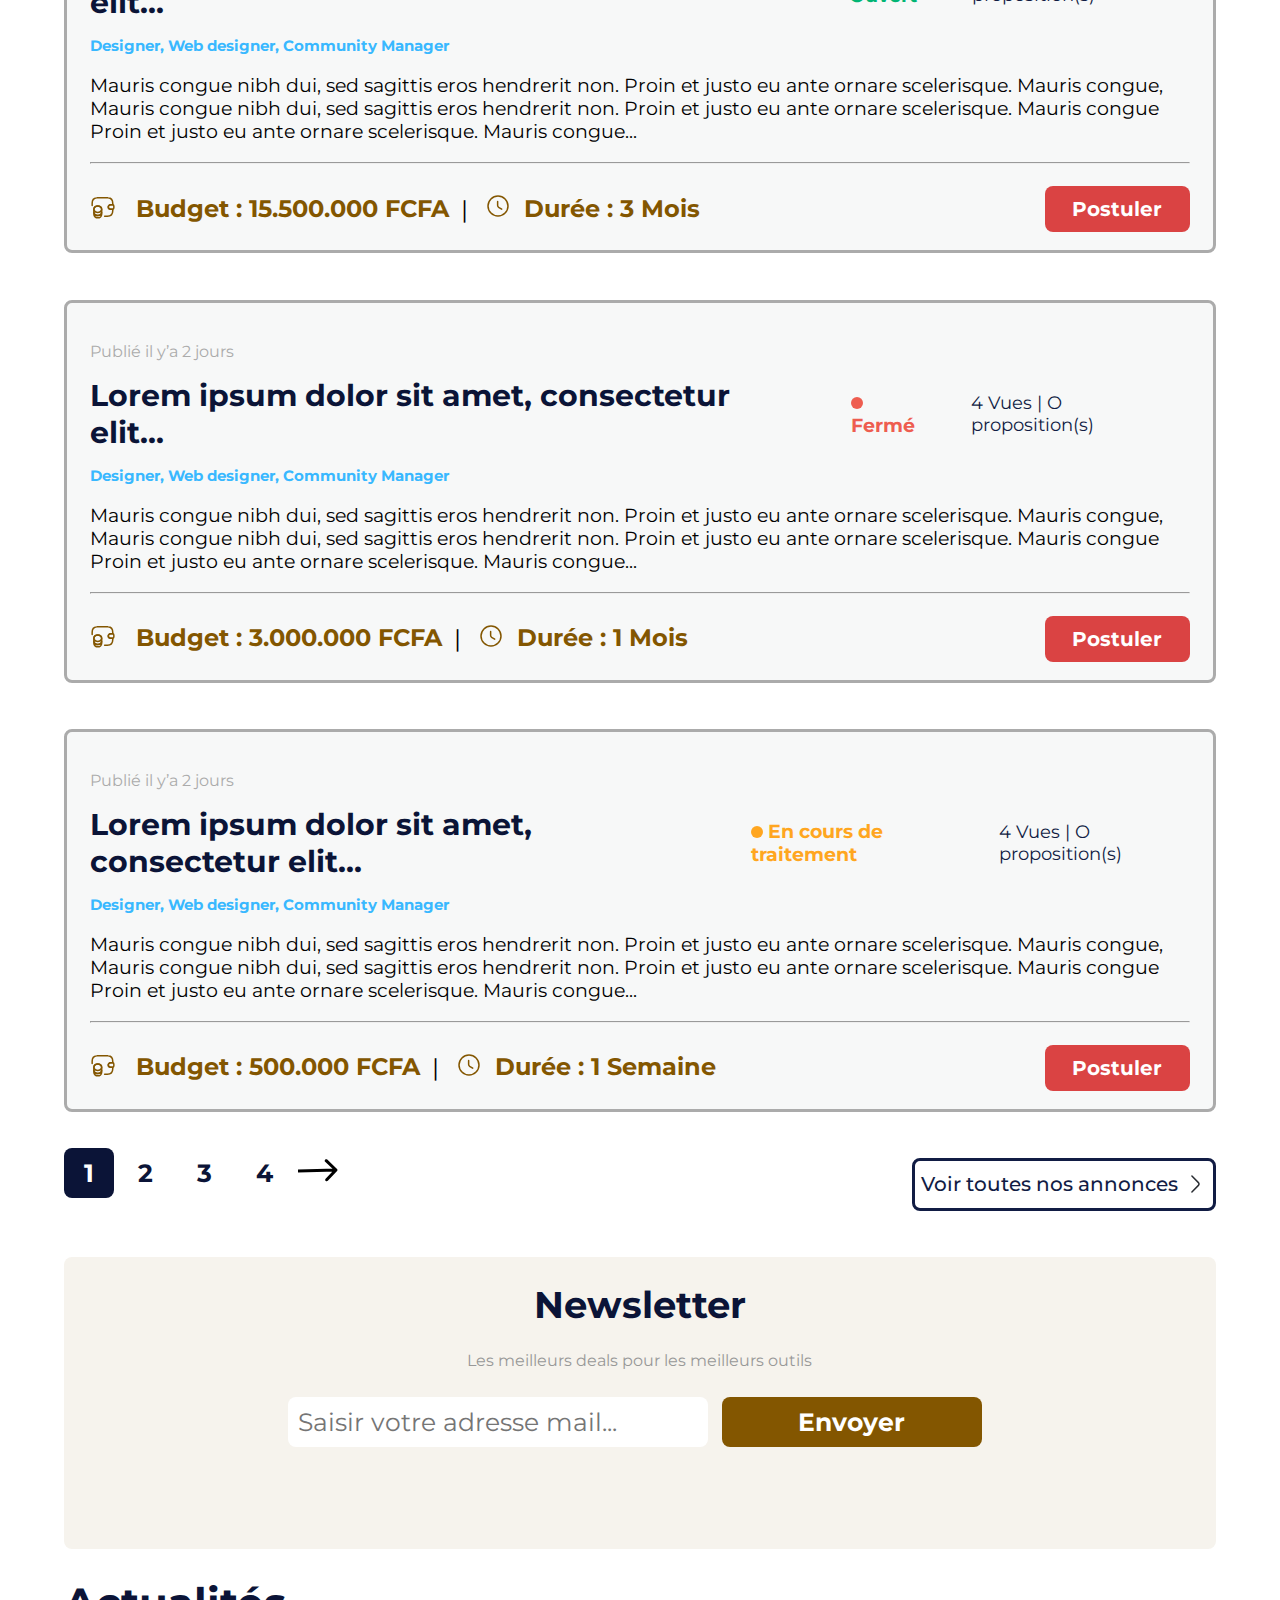
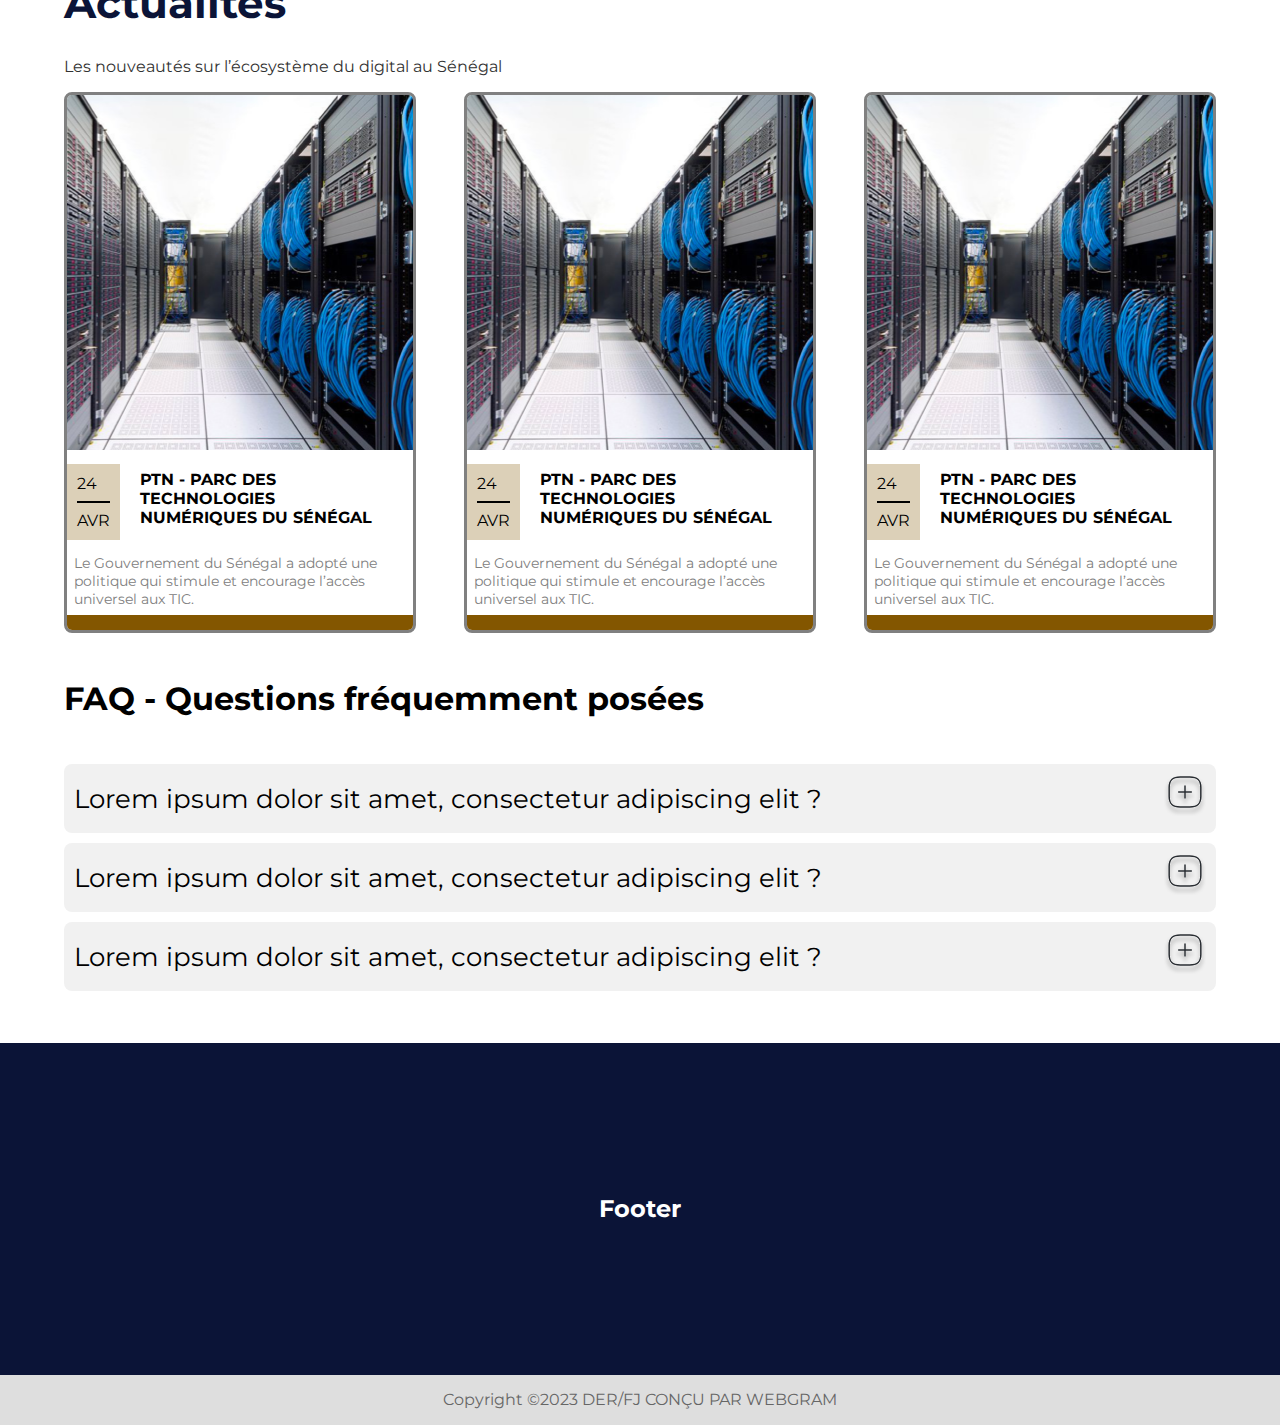
==== commit 55c1ef7f: "desgin ok" ====
--- a/index.html
+++ b/index.html
@@ -47,7 +47,8 @@
 
     
     <!--Debu Image Home  -->
-   <div class="image-header">
+   <div class="image-header" style="background: url(images/image-home-pricipal.png);  background-repeat: no-repeat;
+   background-size: cover; ">
     <div class="text-interieur-image">
        <h1>Nous connectons les entreprises avec les meilleurs experts indépendants</h1> 
         <p>Lorem ipsum dolor sit amet, consectetur adipiscing elit. Nullam quis arcu imperdiet, rutrum tellus vel Nullam quis arcu imperdiet, rutrum tellus vel
@@ -143,7 +144,8 @@
 
             <div class="card-top-fournisseur">
 
-                <div  class="card-fourniseur cardnumero1">
+                <div  class="card-fourniseur cardnumero1" style="background: url(images/top-fournisseurs/1.png);  background-repeat: no-repeat;
+                background-size: cover; ">
                          <div class="info-disponible">
                             <svg width="10" height="10" viewBox="0 0 10 10" fill="none" xmlns="http://www.w3.org/2000/svg">
                                 <circle cx="5" cy="5" r="5" fill="#01B574"/>
@@ -199,7 +201,8 @@
 
                 </div>
 
-                <div class="card-fourniseur cardnumero2">
+                <div class="card-fourniseur cardnumero2" style="background: url(images/top-fournisseurs/2.png);  background-repeat: no-repeat;
+                background-size: cover; ">
                     <div class="info-disponible">
                         <svg width="10" height="10" viewBox="0 0 10 10" fill="none" xmlns="http://www.w3.org/2000/svg">
                             <circle cx="5" cy="5" r="5" fill="#01B574"/>
@@ -255,7 +258,8 @@
 
                 </div>
 
-                <div class="card-fourniseur cardnumero3">
+                <div class="card-fourniseur cardnumero3" style="background: url(images/top-fournisseurs/3.png);  background-repeat: no-repeat;
+                background-size: cover; ">
                     <div class="info-disponible dipoble-vert Occupe">
                                 
                         <svg width="10" height="10" viewBox="0 0 10 10" fill="none" xmlns="http://www.w3.org/2000/svg">
@@ -311,7 +315,8 @@
 
             </div>
 
-            <div class="card-fourniseur cardnumero4">
+            <div class="card-fourniseur cardnumero4" style="background: url(images/top-fournisseurs/4.png);  background-repeat: no-repeat;
+            background-size: cover; ">
                 <div class="info-disponible">
                     <svg width="10" height="10" viewBox="0 0 10 10" fill="none" xmlns="http://www.w3.org/2000/svg">
                         <circle cx="5" cy="5" r="5" fill="#01B574"/>
@@ -366,7 +371,8 @@
                
 
             </div>
-            <div class="card-fourniseur cardnumero5">
+            <div class="card-fourniseur cardnumero5" style="background: url(images/top-fournisseurs/5.png);  background-repeat: no-repeat;
+            background-size: cover; ">
                 <div class="info-disponible">
                     <svg width="10" height="10" viewBox="0 0 10 10" fill="none" xmlns="http://www.w3.org/2000/svg">
                         <circle cx="5" cy="5" r="5" fill="#01B574"/>
@@ -421,7 +427,8 @@
 
         </div>
 
-        <div class="card-fourniseur cardnumero6">
+        <div class="card-fourniseur cardnumero6" style="background: url(images/top-fournisseurs/6.png);  background-repeat: no-repeat;
+        background-size: cover; ">
             <div class="info-disponible">
                 <svg width="10" height="10" viewBox="0 0 10 10" fill="none" xmlns="http://www.w3.org/2000/svg">
                     <circle cx="5" cy="5" r="5" fill="#01B574"/>
@@ -477,7 +484,8 @@
 
         </div>
 
-        <div class="card-fourniseur cardnumero7">
+        <div class="card-fourniseur cardnumero7" style="background: url(images/top-fournisseurs/7.png);  background-repeat: no-repeat;
+        background-size: cover; ">
             <div class="info-disponible">
                 <svg width="10" height="10" viewBox="0 0 10 10" fill="none" xmlns="http://www.w3.org/2000/svg">
                     <circle cx="5" cy="5" r="5" fill="#01B574"/>
@@ -532,7 +540,8 @@
 
     </div>
 
-    <div class="card-fourniseur cardnumero8">
+    <div class="card-fourniseur cardnumero8" style="background: url(images/top-fournisseurs/8.png);  background-repeat: no-repeat;
+    background-size: cover; ">
         <div class="info-disponible">
             <svg width="10" height="10" viewBox="0 0 10 10" fill="none" xmlns="http://www.w3.org/2000/svg">
                 <circle cx="5" cy="5" r="5" fill="#01B574"/>
@@ -633,9 +642,11 @@
                       <a href="#">  <button class="deux--interne butoon1">Créer un compte</button></a> 
                        <a href="#"><button class="deux--interne butoon2">Poster une solution</button> </a> 
                     
-                    </div>
-                </div>
-                <div class="setion-droit">  
+                    </div> 
+                </div>
+                <div class="setion-droit" style="background: url(images/persone.png);   width: 50%;
+                background-repeat: no-repeat;
+                background-position: right; ">  
                 </div>
 
               </div>
@@ -706,7 +717,7 @@
 
     <div class="liste-card">
         <!--Debut card-->
-      <div class="liste-cadre-box">
+      <div class="liste-cadre-box" >
         <p>Publié il y’a 2 jours</p>
 
         <div class="titre-vue-">
@@ -908,7 +919,10 @@
 
     <div class="card-des-actus"> 
         <div class="card-on-actu">
-            <div class="image-box">  </div>
+            <div class="image-box"  style="background: url(images/actu.png);  
+           
+            background-repeat: no-repeat;
+            background-position: right; background-size: cover; ">  </div>
             <div class="date-titre">
                 <div class="date"> <span> 24 </span>  <hr> <span>  AVR</span> </div>
                 <p>PTN - PARC DES TECHNOLOGIES 
@@ -925,7 +939,10 @@
         </div>
 
         <div class="card-on-actu">
-            <div class="image-box">  </div>
+            <div class="image-box"   style="background: url(images/actu.png);  
+           
+            background-repeat: no-repeat;
+            background-position: right; background-size: cover; ">  </div>
             <div class="date-titre">
                 <div class="date"> <span> 24 </span>  <hr> <span>  AVR</span> </div>
                 <p>PTN - PARC DES TECHNOLOGIES 
@@ -943,7 +960,10 @@
 
 
         <div class="card-on-actu">
-            <div class="image-box">  </div>
+            <div class="image-box"  style="background: url(images/actu.png);  
+           
+            background-repeat: no-repeat;
+            background-position: right; background-size: cover; ">  </div>
             <div class="date-titre">
                 <div class="date"> <span> 24 </span>  <hr> <span>  AVR</span> </div>
                 <p>PTN - PARC DES TECHNOLOGIES 
--- a/css/style.css
+++ b/css/style.css
@@ -82,7 +82,6 @@
 .image-header {
   height: 675px;
   width: 100% !important;
-  background: url(/images/image-home-pricipal.png);
   display: -webkit-box;
   display: -ms-flexbox;
   display: flex;
@@ -1406,7 +1405,18 @@
 }
 
 .texte-mot-de-passe {
-  color: #825600;
+  color: #0B1437;
+}
+
+.copirith.connectionpages {
+  background: white;
+  display: -webkit-box;
+  display: -ms-flexbox;
+  display: flex;
+  width: 60%;
+  -webkit-box-pack: center;
+      -ms-flex-pack: center;
+          justify-content: center;
 }
 
 .menu-burger {
@@ -1637,6 +1647,15 @@
   border-width: 5px;
   border-style: solid;
   border-color: #ffffff00 transparent transparent transparent;
+}
+
+.liste-cadre-box:hover {
+  background: #dde2e7;
+}
+
+input.Se-connecter {
+  background: #0b1437;
+  font-weight: inherit;
 }
 
 /*CSS rules for screens with a maximum */
